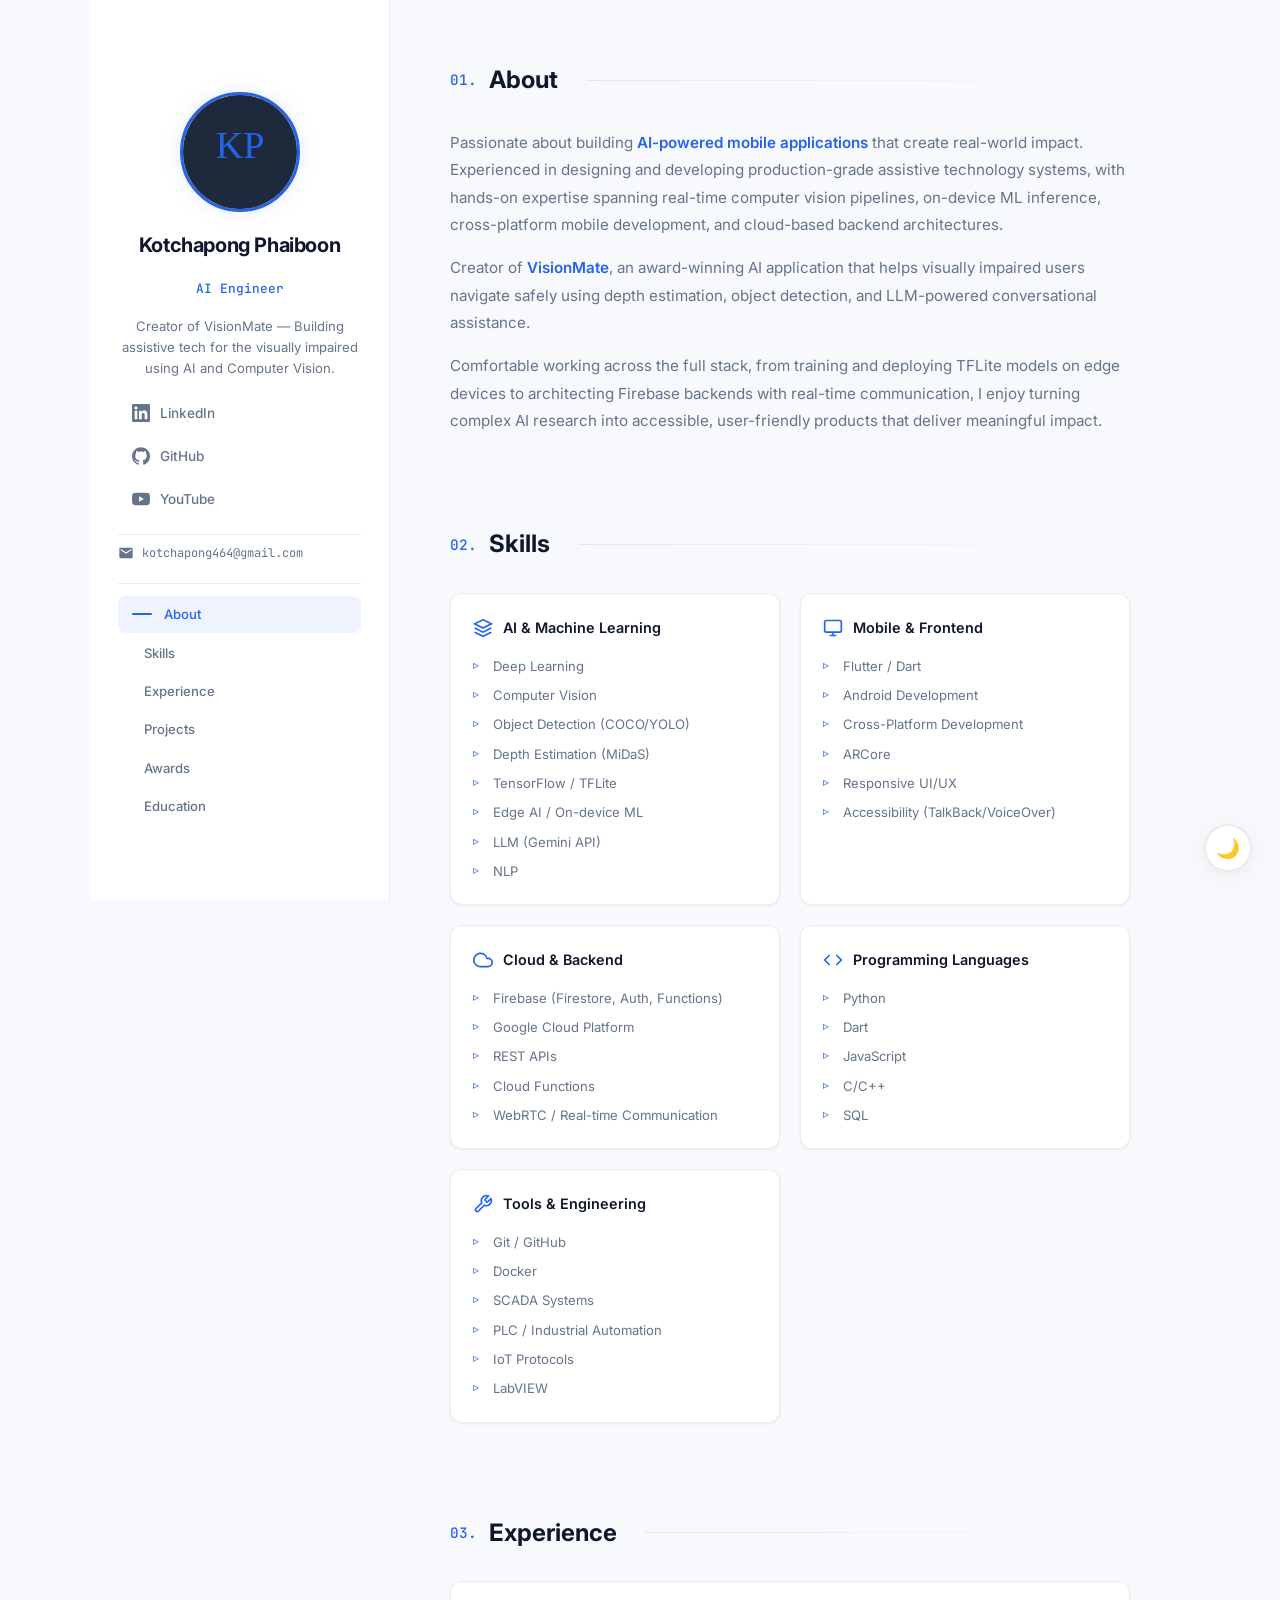
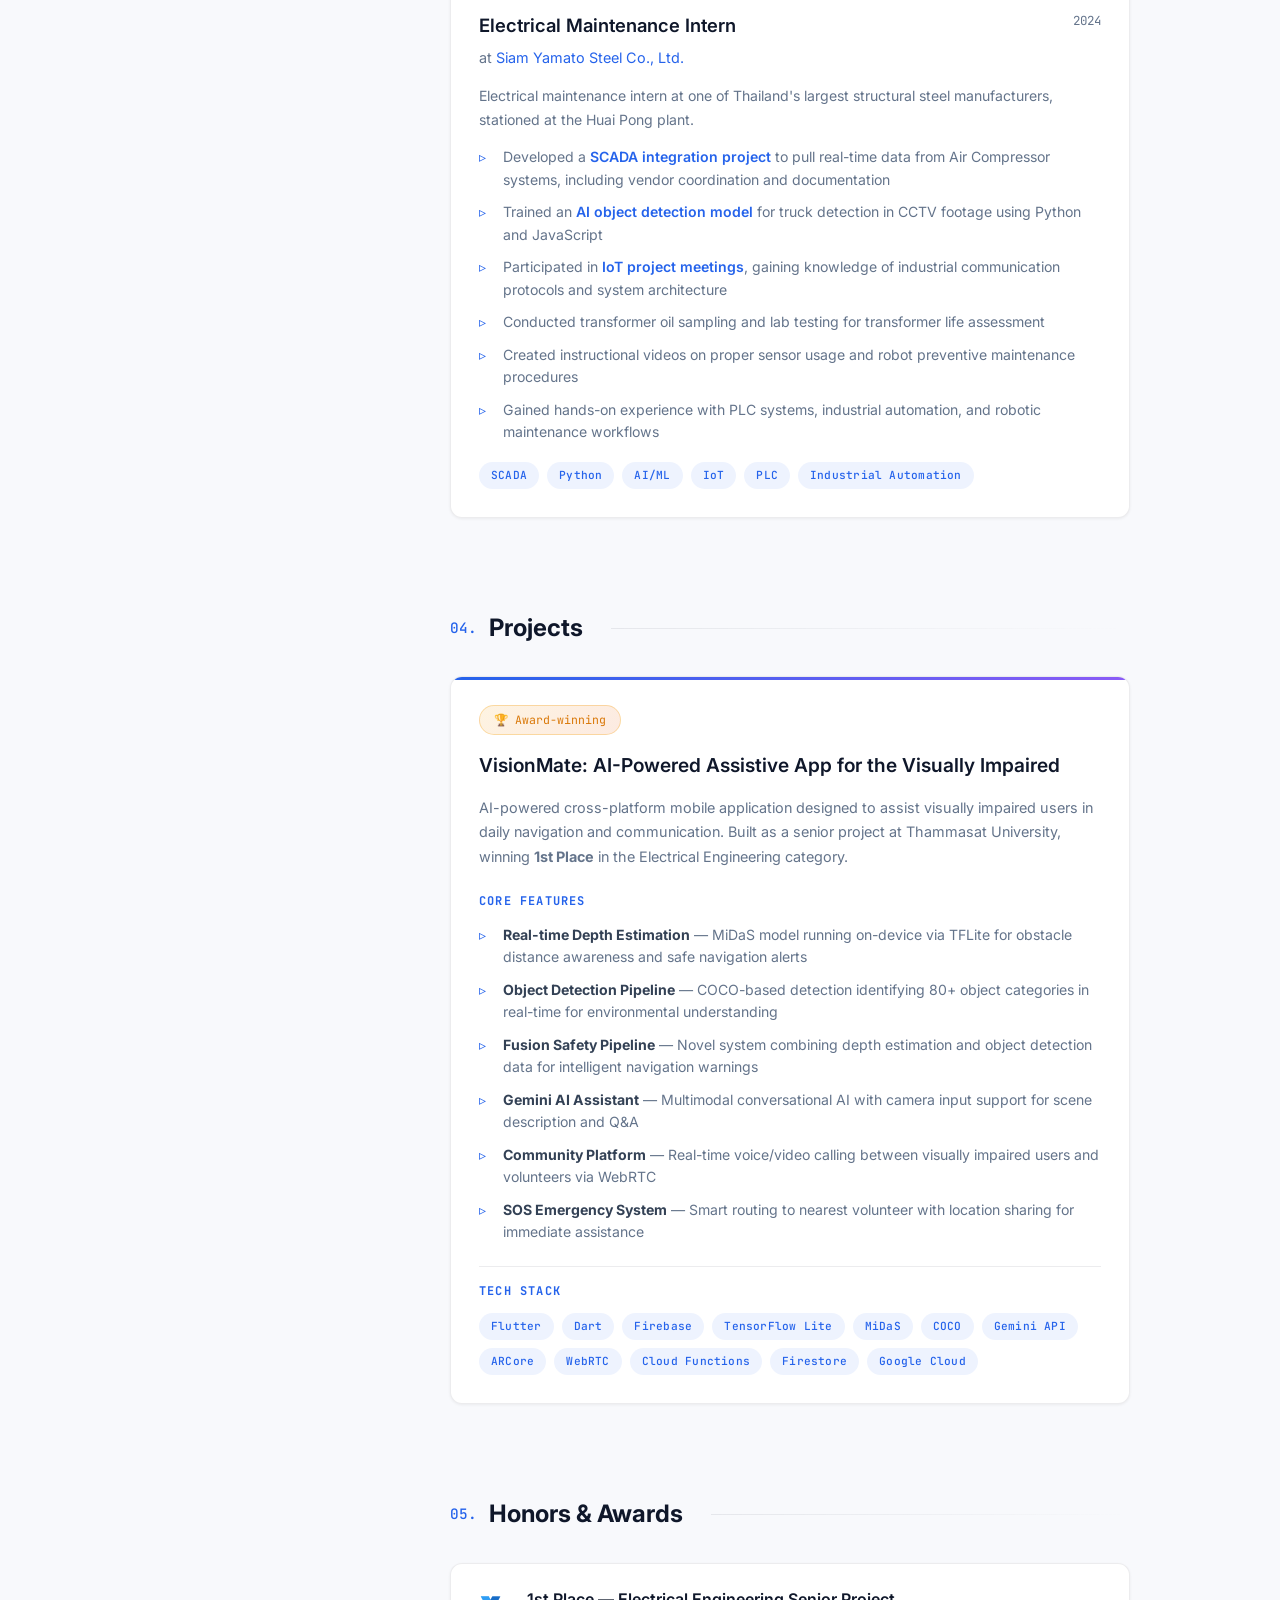
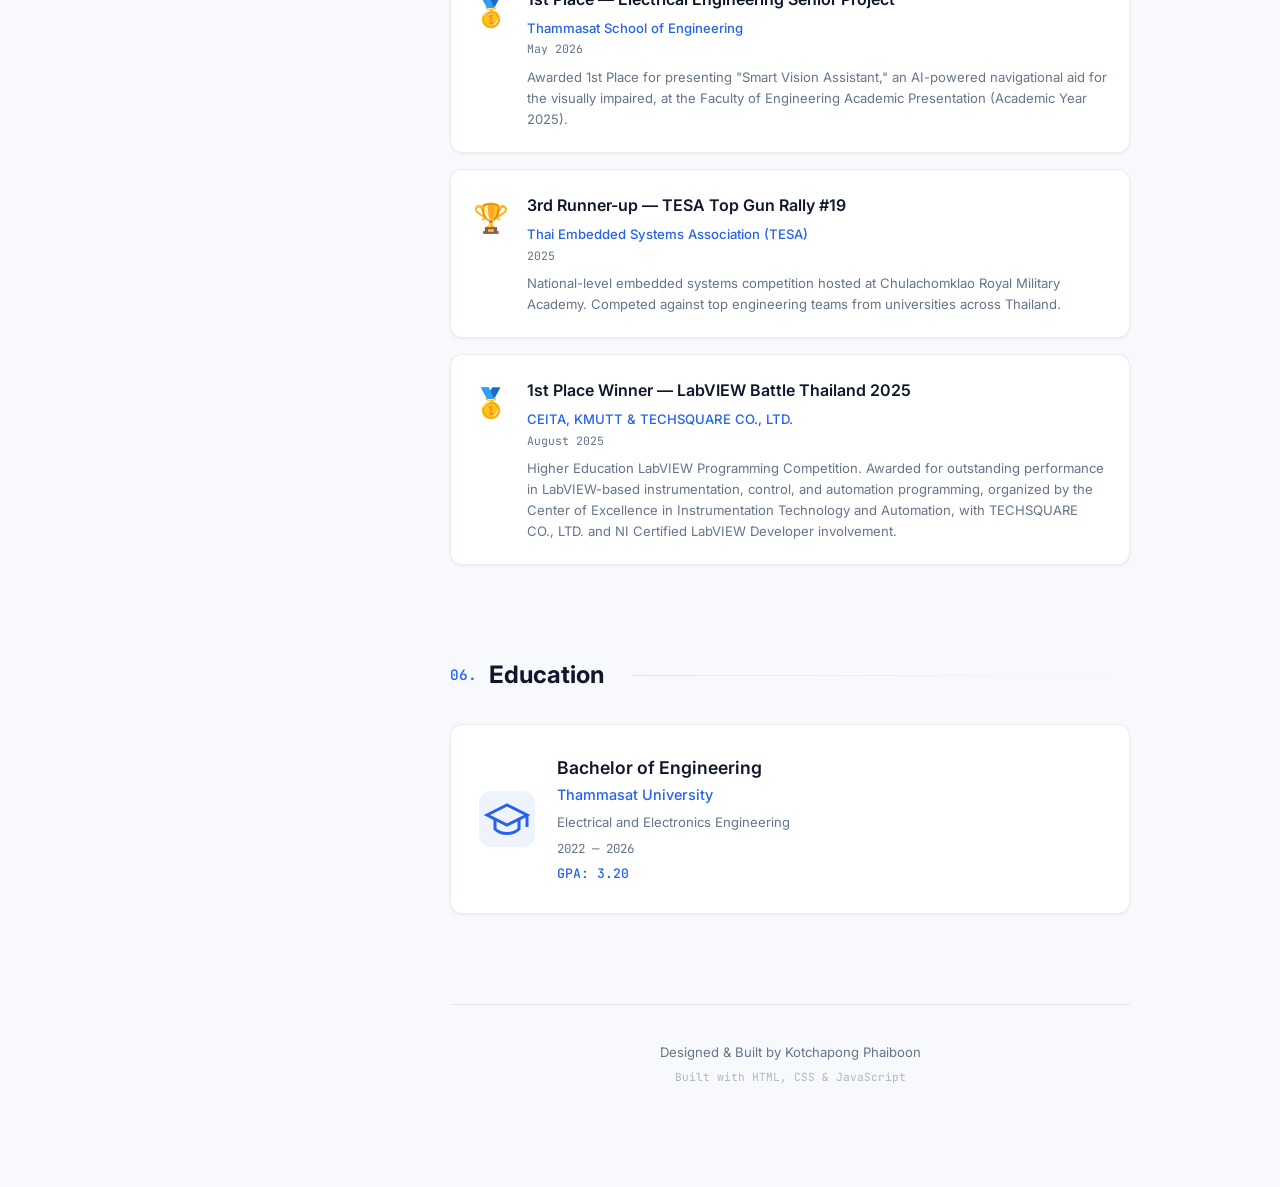
==== index.html @ f57a9f38 "Fix mobile: remove padding gap, fix sidebar position" ====
<!DOCTYPE html>
<html lang="en">

<head>
  <meta charset="UTF-8" />
  <meta name="viewport" content="width=device-width, initial-scale=1.0" />
  <title>Kotchapong Phaiboon | AI Engineer & Creator of VisionMate</title>
  <meta name="description"
    content="Portfolio of Kotchapong Phaiboon — AI Engineer specializing in Computer Vision, Edge ML, and Mobile AI. Creator of VisionMate, an award-winning assistive app for the visually impaired." />
  <meta property="og:title" content="Kotchapong Phaiboon | AI Engineer" />
  <meta property="og:description"
    content="AI Engineer specializing in Computer Vision, Edge ML, and Mobile AI. Creator of VisionMate." />
  <meta property="og:type" content="website" />
  <link rel="preconnect" href="https://fonts.googleapis.com" />
  <link rel="preconnect" href="https://fonts.gstatic.com" crossorigin />
  <link
    href="https://fonts.googleapis.com/css2?family=Inter:wght@300;400;500;600;700&family=JetBrains+Mono:wght@400;500&display=swap"
    rel="stylesheet" />
  <link rel="stylesheet" href="style.css?v=7" />
</head>

<body>
  <div class="page-wrapper">
    <!-- ============ SIDEBAR ============ -->
    <aside class="sidebar" id="sidebar">
      <button class="mobile-close" id="mobile-close" aria-label="Close menu">&times;</button>
      <div class="sidebar-inner">
        <div class="profile-photo-wrapper">
          <img src="profile.jpg" alt="Kotchapong Phaiboon" class="profile-photo"
            onerror="this.src='data:image/svg+xml,<svg xmlns=%22http://www.w3.org/2000/svg%22 width=%22120%22 height=%22120%22 viewBox=%220 0 120 120%22><rect fill=%22%231e293b%22 width=%22120%22 height=%22120%22/><text fill=%22%232563eb%22 font-size=%2240%22 x=%2250%25%22 y=%2255%25%22 text-anchor=%22middle%22>KP</text></svg>'" />
        </div>
        <h1 class="sidebar-name">Kotchapong Phaiboon</h1>
        <p class="sidebar-title">AI Engineer</p>
        <p class="sidebar-bio">Creator of VisionMate — Building assistive tech for the visually impaired using AI and
          Computer Vision.</p>

        <div class="sidebar-links">
          <a href="https://www.linkedin.com/in/kotchapong-phaiboon/" target="_blank" rel="noopener"
            class="sidebar-link">
            <svg width="18" height="18" viewBox="0 0 24 24" fill="currentColor">
              <path
                d="M20.447 20.452h-3.554v-5.569c0-1.328-.027-3.037-1.852-3.037-1.853 0-2.136 1.445-2.136 2.939v5.667H9.351V9h3.414v1.561h.046c.477-.9 1.637-1.85 3.37-1.85 3.601 0 4.267 2.37 4.267 5.455v6.286zM5.337 7.433c-1.144 0-2.063-.926-2.063-2.065 0-1.138.92-2.063 2.063-2.063 1.14 0 2.064.925 2.064 2.063 0 1.139-.925 2.065-2.064 2.065zm1.782 13.019H3.555V9h3.564v11.452zM22.225 0H1.771C.792 0 0 .774 0 1.729v20.542C0 23.227.792 24 1.771 24h20.451C23.2 24 24 23.227 24 22.271V1.729C24 .774 23.2 0 22.222 0h.003z" />
            </svg>
            LinkedIn
          </a>
          <a href="https://github.com/kimkotchapong" target="_blank" rel="noopener" class="sidebar-link">
            <svg width="18" height="18" viewBox="0 0 24 24" fill="currentColor">
              <path
                d="M12 .297c-6.63 0-12 5.373-12 12 0 5.303 3.438 9.8 8.205 11.385.6.113.82-.258.82-.577 0-.285-.01-1.04-.015-2.04-3.338.724-4.042-1.61-4.042-1.61C4.422 18.07 3.633 17.7 3.633 17.7c-1.087-.744.084-.729.084-.729 1.205.084 1.838 1.236 1.838 1.236 1.07 1.835 2.809 1.305 3.495.998.108-.776.417-1.305.76-1.605-2.665-.3-5.466-1.332-5.466-5.93 0-1.31.465-2.38 1.235-3.22-.135-.303-.54-1.523.105-3.176 0 0 1.005-.322 3.3 1.23.96-.267 1.98-.399 3-.405 1.02.006 2.04.138 3 .405 2.28-1.552 3.285-1.23 3.285-1.23.645 1.653.24 2.873.12 3.176.765.84 1.23 1.91 1.23 3.22 0 4.61-2.805 5.625-5.475 5.92.42.36.81 1.096.81 2.22 0 1.606-.015 2.896-.015 3.286 0 .315.21.69.825.57C20.565 22.092 24 17.592 24 12.297c0-6.627-5.373-12-12-12" />
            </svg>
            GitHub
          </a>
          <a href="https://www.youtube.com/@kotchapong" target="_blank" rel="noopener" class="sidebar-link">
            <svg width="18" height="18" viewBox="0 0 24 24" fill="currentColor">
              <path
                d="M23.498 6.186a3.016 3.016 0 0 0-2.122-2.136C19.505 3.545 12 3.545 12 3.545s-7.505 0-9.377.505A3.017 3.017 0 0 0 .502 6.186C0 8.07 0 12 0 12s0 3.93.502 5.814a3.016 3.016 0 0 0 2.122 2.136c1.871.505 9.376.505 9.376.505s7.505 0 9.377-.505a3.015 3.015 0 0 0 2.122-2.136C24 15.93 24 12 24 12s0-3.93-.502-5.814zM9.545 15.568V8.432L15.818 12l-6.273 3.568z" />
            </svg>
            YouTube
          </a>
        </div>

        <div class="sidebar-contact">
          <a href="mailto:kotchapong464@gmail.com" class="email-link">
            <svg width="16" height="16" viewBox="0 0 24 24" fill="currentColor">
              <path
                d="M20 4H4c-1.1 0-1.99.9-1.99 2L2 18c0 1.1.9 2 2 2h16c1.1 0 2-.9 2-2V6c0-1.1-.9-2-2-2zm0 4l-8 5-8-5V6l8 5 8-5v2z" />
            </svg>
            kotchapong464@gmail.com
          </a>
        </div>

        <nav class="sidebar-nav">
          <a href="#about" class="nav-link active" data-section="about">About</a>
          <a href="#skills" class="nav-link" data-section="skills">Skills</a>
          <a href="#experience" class="nav-link" data-section="experience">Experience</a>
          <a href="#projects" class="nav-link" data-section="projects">Projects</a>
          <a href="#awards" class="nav-link" data-section="awards">Awards</a>
          <a href="#education" class="nav-link" data-section="education">Education</a>
        </nav>
      </div>
    </aside>

    <!-- ============ MOBILE HEADER ============ -->
    <header class="mobile-header" id="mobile-header">
      <span class="mobile-logo">KP</span>
      <button class="hamburger" id="hamburger" aria-label="Open menu">
        <span></span><span></span><span></span>
      </button>
    </header>

    <!-- ============ MOBILE HERO (visible only on mobile) ============ -->
    <section class="mobile-hero">
      <div class="mobile-hero-inner">
        <div class="profile-photo-wrapper">
          <img src="profile.jpg" 
               alt="Kotchapong Phaiboon" 
               class="profile-photo"
               onerror="this.src='data:image/svg+xml,<svg xmlns=%22http://www.w3.org/2000/svg%22 width=%22120%22 height=%22120%22 viewBox=%220 0 120 120%22><rect fill=%22%231e293b%22 width=%22120%22 height=%22120%22/><text fill=%22%232563eb%22 font-size=%2240%22 x=%2250%25%22 y=%2255%25%22 text-anchor=%22middle%22>KP</text></svg>'" />
        </div>
        <h1 class="sidebar-name">Kotchapong Phaiboon</h1>
        <p class="sidebar-title">AI Engineer</p>
        <p class="sidebar-bio">Creator of VisionMate — Building assistive tech for the visually impaired using AI and Computer Vision.</p>
        <div class="mobile-hero-links">
          <a href="https://www.linkedin.com/in/kotchapong-phaiboon/" target="_blank" rel="noopener">LinkedIn</a>
          <span>|</span>
          <a href="https://github.com/kimkotchapong" target="_blank" rel="noopener">GitHub</a>
          <span>|</span>
          <a href="https://www.youtube.com/@kotchapong" target="_blank" rel="noopener">YouTube</a>
        </div>
        <p class="mobile-hero-email">kotchapong464@gmail.com</p>
      </div>
    </section>

    <!-- ============ MAIN CONTENT ============ -->
    <main class="main-content">

      <!-- ABOUT -->
      <section id="about" class="section">
        <h2 class="section-heading"><span class="heading-number">01.</span> About</h2>
        <div class="about-content">
          <p>Passionate about building <span class="highlight">AI-powered mobile applications</span> that create
            real-world impact. Experienced in designing and developing production-grade assistive technology systems,
            with hands-on expertise spanning real-time computer vision pipelines, on-device ML inference, cross-platform
            mobile development, and cloud-based backend architectures.</p>
          <p>Creator of <span class="highlight">VisionMate</span>, an award-winning AI application that helps visually
            impaired users navigate safely using depth estimation, object detection, and LLM-powered conversational
            assistance.</p>
          <p>Comfortable working across the full stack, from training and deploying TFLite models on edge devices to
            architecting Firebase backends with real-time communication, I enjoy turning complex AI research into
            accessible, user-friendly products that deliver meaningful impact.</p>
        </div>
      </section>

      <!-- SKILLS -->
      <section id="skills" class="section">
        <h2 class="section-heading"><span class="heading-number">02.</span> Skills</h2>
        <div class="skills-grid">
          <div class="skill-category">
            <h3 class="skill-category-title">
              <svg width="20" height="20" viewBox="0 0 24 24" fill="none" stroke="currentColor" stroke-width="2">
                <path d="M12 2L2 7l10 5 10-5-10-5zM2 17l10 5 10-5M2 12l10 5 10-5" />
              </svg>
              AI & Machine Learning
            </h3>
            <ul class="skill-list">
              <li>Deep Learning</li>
              <li>Computer Vision</li>
              <li>Object Detection (COCO/YOLO)</li>
              <li>Depth Estimation (MiDaS)</li>
              <li>TensorFlow / TFLite</li>
              <li>Edge AI / On-device ML</li>
              <li>LLM (Gemini API)</li>
              <li>NLP</li>
            </ul>
          </div>
          <div class="skill-category">
            <h3 class="skill-category-title">
              <svg width="20" height="20" viewBox="0 0 24 24" fill="none" stroke="currentColor" stroke-width="2">
                <rect x="2" y="3" width="20" height="14" rx="2" />
                <path d="M8 21h8M12 17v4" />
              </svg>
              Mobile & Frontend
            </h3>
            <ul class="skill-list">
              <li>Flutter / Dart</li>
              <li>Android Development</li>
              <li>Cross-Platform Development</li>
              <li>ARCore</li>
              <li>Responsive UI/UX</li>
              <li>Accessibility (TalkBack/VoiceOver)</li>
            </ul>
          </div>
          <div class="skill-category">
            <h3 class="skill-category-title">
              <svg width="20" height="20" viewBox="0 0 24 24" fill="none" stroke="currentColor" stroke-width="2">
                <path d="M18 10h-1.26A8 8 0 1 0 9 20h9a5 5 0 0 0 0-10z" />
              </svg>
              Cloud & Backend
            </h3>
            <ul class="skill-list">
              <li>Firebase (Firestore, Auth, Functions)</li>
              <li>Google Cloud Platform</li>
              <li>REST APIs</li>
              <li>Cloud Functions</li>
              <li>WebRTC / Real-time Communication</li>
            </ul>
          </div>
          <div class="skill-category">
            <h3 class="skill-category-title">
              <svg width="20" height="20" viewBox="0 0 24 24" fill="none" stroke="currentColor" stroke-width="2">
                <polyline points="16 18 22 12 16 6" />
                <polyline points="8 6 2 12 8 18" />
              </svg>
              Programming Languages
            </h3>
            <ul class="skill-list">
              <li>Python</li>
              <li>Dart</li>
              <li>JavaScript</li>
              <li>C/C++</li>
              <li>SQL</li>
            </ul>
          </div>
          <div class="skill-category">
            <h3 class="skill-category-title">
              <svg width="20" height="20" viewBox="0 0 24 24" fill="none" stroke="currentColor" stroke-width="2">
                <path
                  d="M14.7 6.3a1 1 0 0 0 0 1.4l1.6 1.6a1 1 0 0 0 1.4 0l3.77-3.77a6 6 0 0 1-7.94 7.94l-6.91 6.91a2.12 2.12 0 0 1-3-3l6.91-6.91a6 6 0 0 1 7.94-7.94l-3.76 3.76z" />
              </svg>
              Tools & Engineering
            </h3>
            <ul class="skill-list">
              <li>Git / GitHub</li>
              <li>Docker</li>
              <li>SCADA Systems</li>
              <li>PLC / Industrial Automation</li>
              <li>IoT Protocols</li>
              <li>LabVIEW</li>
            </ul>
          </div>
        </div>
      </section>

      <!-- EXPERIENCE -->
      <section id="experience" class="section">
        <h2 class="section-heading"><span class="heading-number">03.</span> Experience</h2>

        <div class="experience-card">
          <div class="exp-header">
            <div>
              <h3 class="exp-title">Electrical Maintenance Intern</h3>
              <p class="exp-company">at <a href="https://www.siamyamatosteel.com/" target="_blank" rel="noopener">Siam
                  Yamato Steel Co., Ltd.</a></p>
            </div>
            <span class="exp-date">2024</span>
          </div>
          <p class="exp-description">Electrical maintenance intern at one of Thailand's largest structural steel
            manufacturers, stationed at the Huai Pong plant.</p>
          <ul class="exp-list">
            <li>Developed a <span class="highlight">SCADA integration project</span> to pull real-time data from Air
              Compressor systems, including vendor coordination and documentation</li>
            <li>Trained an <span class="highlight">AI object detection model</span> for truck detection in CCTV footage
              using Python and JavaScript</li>
            <li>Participated in <span class="highlight">IoT project meetings</span>, gaining knowledge of industrial
              communication protocols and system architecture</li>
            <li>Conducted transformer oil sampling and lab testing for transformer life assessment</li>
            <li>Created instructional videos on proper sensor usage and robot preventive maintenance procedures</li>
            <li>Gained hands-on experience with PLC systems, industrial automation, and robotic maintenance workflows
            </li>
          </ul>
          <div class="exp-tags">
            <span class="tag">SCADA</span>
            <span class="tag">Python</span>
            <span class="tag">AI/ML</span>
            <span class="tag">IoT</span>
            <span class="tag">PLC</span>
            <span class="tag">Industrial Automation</span>
          </div>
        </div>
      </section>

      <!-- PROJECTS -->
      <section id="projects" class="section">
        <h2 class="section-heading"><span class="heading-number">04.</span> Projects</h2>

        <div class="project-card featured">
          <div class="project-badge">🏆 Award-winning</div>
          <h3 class="project-title">
            <a href="https://www.youtube.com/watch?v=-WompSlIecE" target="_blank" rel="noopener">
              VisionMate: AI-Powered Assistive App for the Visually Impaired
              <svg width="16" height="16" viewBox="0 0 24 24" fill="none" stroke="currentColor" stroke-width="2">
                <path d="M18 13v6a2 2 0 0 1-2 2H5a2 2 0 0 1-2-2V8a2 2 0 0 1 2-2h6M15 3h6v6M10 14L21 3" />
              </svg>
            </a>
          </h3>
          <p class="project-description">AI-powered cross-platform mobile application designed to assist visually
            impaired users in daily navigation and communication. Built as a senior project at Thammasat University,
            winning <strong>1st Place</strong> in the Electrical Engineering category.</p>

          <div class="project-features">
            <h4>Core Features</h4>
            <ul>
              <li><strong>Real-time Depth Estimation</strong> — MiDaS model running on-device via TFLite for obstacle
                distance awareness and safe navigation alerts</li>
              <li><strong>Object Detection Pipeline</strong> — COCO-based detection identifying 80+ object categories in
                real-time for environmental understanding</li>
              <li><strong>Fusion Safety Pipeline</strong> — Novel system combining depth estimation and object detection
                data for intelligent navigation warnings</li>
              <li><strong>Gemini AI Assistant</strong> — Multimodal conversational AI with camera input support for
                scene description and Q&A</li>
              <li><strong>Community Platform</strong> — Real-time voice/video calling between visually impaired users
                and volunteers via WebRTC</li>
              <li><strong>SOS Emergency System</strong> — Smart routing to nearest volunteer with location sharing for
                immediate assistance</li>
            </ul>
          </div>

          <div class="project-tech">
            <h4>Tech Stack</h4>
            <div class="exp-tags">
              <span class="tag">Flutter</span>
              <span class="tag">Dart</span>
              <span class="tag">Firebase</span>
              <span class="tag">TensorFlow Lite</span>
              <span class="tag">MiDaS</span>
              <span class="tag">COCO</span>
              <span class="tag">Gemini API</span>
              <span class="tag">ARCore</span>
              <span class="tag">WebRTC</span>
              <span class="tag">Cloud Functions</span>
              <span class="tag">Firestore</span>
              <span class="tag">Google Cloud</span>
            </div>
          </div>
        </div>
      </section>

      <!-- AWARDS -->
      <section id="awards" class="section">
        <h2 class="section-heading"><span class="heading-number">05.</span> Honors & Awards</h2>

        <div class="awards-grid">
          <div class="award-card">
            <div class="award-icon">🥇</div>
            <div class="award-content">
              <h3 class="award-title">1st Place — Electrical Engineering Senior Project</h3>
              <p class="award-issuer">Thammasat School of Engineering</p>
              <p class="award-date">May 2026</p>
              <p class="award-description">Awarded 1st Place for presenting "Smart Vision Assistant," an AI-powered
                navigational aid for the visually impaired, at the Faculty of Engineering Academic Presentation
                (Academic Year 2025).</p>
            </div>
          </div>

          <div class="award-card">
            <div class="award-icon">🏆</div>
            <div class="award-content">
              <h3 class="award-title">3rd Runner-up — TESA Top Gun Rally #19</h3>
              <p class="award-issuer">Thai Embedded Systems Association (TESA)</p>
              <p class="award-date">2025</p>
              <p class="award-description">National-level embedded systems competition hosted at Chulachomklao Royal
                Military Academy. Competed against top engineering teams from universities across Thailand.</p>
            </div>
          </div>

          <div class="award-card">
            <div class="award-icon">🥇</div>
            <div class="award-content">
              <h3 class="award-title">1st Place Winner — LabVIEW Battle Thailand 2025</h3>
              <p class="award-issuer">CEITA, KMUTT &amp; TECHSQUARE CO., LTD.</p>
              <p class="award-date">August 2025</p>
              <p class="award-description">Higher Education LabVIEW Programming Competition. Awarded for outstanding
                performance in LabVIEW-based instrumentation, control, and automation programming, organized by the
                Center of Excellence in Instrumentation Technology and Automation, with TECHSQUARE CO., LTD. and NI
                Certified LabVIEW Developer involvement.</p>
            </div>
          </div>
        </div>
      </section>

      <!-- EDUCATION -->
      <section id="education" class="section">
        <h2 class="section-heading"><span class="heading-number">06.</span> Education</h2>

        <div class="education-card">
          <div class="edu-logo">
            <svg width="48" height="48" viewBox="0 0 24 24" fill="none" stroke="var(--accent)" stroke-width="1.5">
              <path d="M22 10v6M2 10l10-5 10 5-10 5z" />
              <path d="M6 12v5c3 3 9 3 12 0v-5" />
            </svg>
          </div>
          <div class="edu-content">
            <h3 class="edu-degree">Bachelor of Engineering</h3>
            <p class="edu-school">Thammasat University</p>
            <p class="edu-major">Electrical and Electronics Engineering</p>
            <p class="edu-date">2022 — 2026</p>
            <p class="edu-gpa">GPA: 3.20</p>
          </div>
        </div>
      </section>

      <!-- FOOTER -->
      <footer class="footer">
        <p>Designed & Built by Kotchapong Phaiboon</p>
        <p class="footer-note">Built with HTML, CSS & JavaScript</p>
      </footer>

    </main>
  </div><!-- end page-wrapper -->

  <!-- THEME TOGGLE -->
  <button class="theme-toggle" id="theme-toggle" aria-label="Toggle dark mode">
    <span class="icon-sun">☀️</span>
    <span class="icon-moon">🌙</span>
  </button>

  <script src="script.js?v=6"></script>
</body>

</html>
---- style.css ----
/* ======================================
   DESIGN SYSTEM — LIGHT THEME (DEFAULT)
   ====================================== */
:root {
  --bg-primary: #f8f9fc;
  --bg-secondary: #ffffff;
  --bg-card: #ffffff;
  --bg-card-hover: #f0f4ff;
  --text-primary: #334155;
  --text-secondary: #64748b;
  --text-heading: #0f172a;
  --accent: #2563eb;
  --accent-dim: rgba(37, 99, 235, 0.08);
  --accent-glow: rgba(37, 99, 235, 0.12);
  --highlight: #2563eb;
  --border-color: rgba(15, 23, 42, 0.08);
  --shadow-sm: 0 1px 3px rgba(0, 0, 0, 0.06);
  --shadow-md: 0 4px 20px rgba(0, 0, 0, 0.06);
  --shadow-lg: 0 10px 40px rgba(0, 0, 0, 0.08);
  --tag-bg: rgba(37, 99, 235, 0.08);
  --tag-color: #2563eb;
  --font-body: 'Inter', -apple-system, BlinkMacSystemFont, sans-serif;
  --font-mono: 'JetBrains Mono', 'Fira Code', monospace;
  --sidebar-width: 300px;
  --transition: 0.3s cubic-bezier(0.4, 0, 0.2, 1);
}

/* ======================================
   DARK THEME
   ====================================== */
[data-theme="dark"] {
  --bg-primary: #0a192f;
  --bg-secondary: #112240;
  --bg-card: #112240;
  --bg-card-hover: #1d3461;
  --text-primary: #ccd6f6;
  --text-secondary: #8892b0;
  --text-heading: #e6f1ff;
  --accent: #64ffda;
  --accent-dim: rgba(100, 255, 218, 0.1);
  --accent-glow: rgba(100, 255, 218, 0.15);
  --highlight: #64ffda;
  --border-color: rgba(100, 255, 218, 0.08);
  --shadow-sm: 0 1px 3px rgba(0, 0, 0, 0.2);
  --shadow-md: 0 4px 20px rgba(0, 0, 0, 0.2);
  --shadow-lg: 0 10px 40px rgba(0, 0, 0, 0.3);
  --tag-bg: rgba(100, 255, 218, 0.1);
  --tag-color: #64ffda;
}

/* ======================================
   RESET & BASE
   ====================================== */
*, *::before, *::after {
  margin: 0;
  padding: 0;
  box-sizing: border-box;
}

html {
  scroll-behavior: smooth;
  scroll-padding-top: 80px;
}

body {
  font-family: var(--font-body);
  background-color: var(--bg-primary);
  color: var(--text-primary);
  line-height: 1.7;
  font-size: 16px;
  overflow-x: hidden;
  transition: background-color var(--transition), color var(--transition);
}

a {
  color: var(--accent);
  text-decoration: none;
  transition: color var(--transition);
}

a:hover {
  opacity: 0.8;
}

::selection {
  background: var(--accent-dim);
  color: var(--accent);
}

/* ======================================
   SCROLLBAR
   ====================================== */
::-webkit-scrollbar {
  width: 6px;
}

::-webkit-scrollbar-track {
  background: var(--bg-primary);
}

::-webkit-scrollbar-thumb {
  background: var(--text-secondary);
  border-radius: 3px;
  opacity: 0.4;
}

/* ======================================
   THEME TOGGLE
   ====================================== */
.theme-toggle {
  position: fixed;
  bottom: 28px;
  right: 28px;
  width: 48px;
  height: 48px;
  border-radius: 50%;
  border: 2px solid var(--border-color);
  background: var(--bg-secondary);
  color: var(--text-primary);
  cursor: pointer;
  display: flex;
  align-items: center;
  justify-content: center;
  font-size: 1.2rem;
  z-index: 300;
  transition: all var(--transition);
  box-shadow: var(--shadow-md);
}

.theme-toggle:hover {
  transform: scale(1.1);
  border-color: var(--accent);
  color: var(--accent);
  box-shadow: var(--shadow-lg);
}

.theme-toggle .icon-sun,
.theme-toggle .icon-moon {
  position: absolute;
  transition: opacity 0.3s, transform 0.3s;
}

.theme-toggle .icon-moon {
  opacity: 1;
  transform: scale(1);
}

.theme-toggle .icon-sun {
  opacity: 0;
  transform: scale(0.5);
}

[data-theme="dark"] .theme-toggle .icon-moon {
  opacity: 0;
  transform: scale(0.5);
}

[data-theme="dark"] .theme-toggle .icon-sun {
  opacity: 1;
  transform: scale(1);
}

/* ======================================
   PAGE WRAPPER — CENTERED LAYOUT
   ====================================== */
.page-wrapper {
  display: flex;
  max-width: 1100px;
  margin: 0 auto;
  min-height: 100vh;
}

/* ======================================
   SIDEBAR
   ====================================== */
.sidebar {
  position: sticky;
  top: 0;
  width: var(--sidebar-width);
  height: 100vh;
  flex-shrink: 0;
  background: var(--bg-secondary);
  border-right: 1px solid var(--border-color);
  display: flex;
  align-items: center;
  justify-content: center;
  z-index: 100;
  overflow-y: auto;
  transition: background-color var(--transition), border-color var(--transition);
}

.sidebar-inner {
  padding: 48px 28px 32px;
  display: flex;
  flex-direction: column;
  align-items: center;
  text-align: center;
  gap: 16px;
  width: 100%;
}

.mobile-close {
  display: none;
}

/* Profile Photo — FIXED OVERFLOW */
.profile-photo-wrapper {
  position: relative;
  width: 120px;
  height: 120px;
  min-width: 120px;
  min-height: 120px;
  border-radius: 50%;
  overflow: hidden;
  border: 3px solid var(--accent);
  box-shadow: 0 0 20px var(--accent-glow);
  transition: transform var(--transition), box-shadow var(--transition);
  flex-shrink: 0;
}

.profile-photo-wrapper:hover {
  transform: scale(1.05);
  box-shadow: 0 0 35px var(--accent-glow);
}

.profile-photo {
  width: 100%;
  height: 100%;
  object-fit: cover;
  display: block;
}

/* Sidebar Text */
.sidebar-name {
  font-size: 1.25rem;
  font-weight: 700;
  color: var(--text-heading);
  letter-spacing: -0.02em;
  transition: color var(--transition);
}

.sidebar-title {
  font-family: var(--font-mono);
  font-size: 0.8rem;
  color: var(--accent);
  font-weight: 500;
  transition: color var(--transition);
}

.sidebar-bio {
  font-size: 0.82rem;
  color: var(--text-secondary);
  line-height: 1.6;
  transition: color var(--transition);
}

/* Sidebar Links */
.sidebar-links {
  display: flex;
  flex-direction: column;
  gap: 6px;
  width: 100%;
}

.sidebar-link {
  display: flex;
  align-items: center;
  gap: 10px;
  padding: 7px 14px;
  border-radius: 8px;
  color: var(--text-secondary);
  font-size: 0.85rem;
  font-weight: 500;
  transition: all var(--transition);
}

.sidebar-link:hover {
  background: var(--accent-dim);
  color: var(--accent);
  transform: translateX(4px);
  opacity: 1;
}

.sidebar-link svg {
  flex-shrink: 0;
}

/* Contact */
.sidebar-contact {
  width: 100%;
  padding-top: 8px;
  border-top: 1px solid var(--border-color);
}

.email-link {
  display: flex;
  align-items: center;
  gap: 8px;
  font-size: 0.75rem;
  font-family: var(--font-mono);
  color: var(--text-secondary);
  transition: color var(--transition);
}

.email-link:hover {
  color: var(--accent);
  opacity: 1;
}

/* Sidebar Nav */
.sidebar-nav {
  display: flex;
  flex-direction: column;
  gap: 2px;
  width: 100%;
  margin-top: 4px;
  padding-top: 12px;
  border-top: 1px solid var(--border-color);
}

.nav-link {
  display: flex;
  align-items: center;
  gap: 12px;
  padding: 7px 14px;
  border-radius: 8px;
  color: var(--text-secondary);
  font-size: 0.82rem;
  font-weight: 500;
  transition: all var(--transition);
  position: relative;
}

.nav-link::before {
  content: '';
  width: 0;
  height: 2px;
  background: var(--accent);
  transition: width var(--transition);
  border-radius: 1px;
}

.nav-link:hover,
.nav-link.active {
  color: var(--accent);
  background: var(--accent-dim);
  opacity: 1;
}

.nav-link:hover::before,
.nav-link.active::before {
  width: 20px;
}

/* ======================================
   MOBILE HEADER
   ====================================== */
.mobile-header {
  display: none;
}

/* ======================================
   MOBILE HERO (hidden on desktop)
   ====================================== */
.mobile-hero {
  display: none;
}

/* ======================================
   MAIN CONTENT
   ====================================== */
.main-content {
  flex: 1;
  padding: 60px 60px;
  min-width: 0;
}

/* ======================================
   SECTIONS
   ====================================== */
.section {
  margin-bottom: 90px;
  animation: fadeInUp 0.6s ease-out both;
}

.section:nth-child(1) { animation-delay: 0.1s; }
.section:nth-child(2) { animation-delay: 0.2s; }
.section:nth-child(3) { animation-delay: 0.3s; }
.section:nth-child(4) { animation-delay: 0.4s; }
.section:nth-child(5) { animation-delay: 0.5s; }
.section:nth-child(6) { animation-delay: 0.6s; }

@keyframes fadeInUp {
  from {
    opacity: 0;
    transform: translateY(30px);
  }
  to {
    opacity: 1;
    transform: translateY(0);
  }
}

.section-heading {
  font-size: 1.5rem;
  font-weight: 700;
  color: var(--text-heading);
  margin-bottom: 28px;
  display: flex;
  align-items: center;
  gap: 12px;
  transition: color var(--transition);
}

.section-heading::after {
  content: '';
  flex: 1;
  height: 1px;
  background: linear-gradient(90deg, var(--border-color), transparent);
  margin-left: 16px;
}

.heading-number {
  font-family: var(--font-mono);
  font-size: 0.9rem;
  color: var(--accent);
  font-weight: 500;
}

/* ======================================
   ABOUT
   ====================================== */
.about-content p {
  margin-bottom: 16px;
  color: var(--text-secondary);
  font-size: 0.95rem;
  line-height: 1.8;
}

.highlight {
  color: var(--accent);
  font-weight: 600;
}

/* ======================================
   SKILLS
   ====================================== */
.skills-grid {
  display: grid;
  grid-template-columns: repeat(auto-fit, minmax(230px, 1fr));
  gap: 20px;
}

.skill-category {
  background: var(--bg-card);
  border: 1px solid var(--border-color);
  border-radius: 12px;
  padding: 22px;
  transition: all var(--transition);
  box-shadow: var(--shadow-sm);
}

.skill-category:hover {
  border-color: var(--accent);
  transform: translateY(-4px);
  box-shadow: var(--shadow-lg);
}

.skill-category-title {
  display: flex;
  align-items: center;
  gap: 10px;
  font-size: 0.9rem;
  font-weight: 600;
  color: var(--text-heading);
  margin-bottom: 14px;
}

.skill-category-title svg {
  color: var(--accent);
  flex-shrink: 0;
}

.skill-list {
  list-style: none;
  display: flex;
  flex-direction: column;
  gap: 7px;
}

.skill-list li {
  font-size: 0.82rem;
  color: var(--text-secondary);
  padding-left: 20px;
  position: relative;
}

.skill-list li::before {
  content: '▹';
  position: absolute;
  left: 0;
  color: var(--accent);
  font-size: 0.75rem;
}

/* ======================================
   EXPERIENCE
   ====================================== */
.experience-card {
  background: var(--bg-card);
  border: 1px solid var(--border-color);
  border-radius: 12px;
  padding: 28px;
  transition: all var(--transition);
  box-shadow: var(--shadow-sm);
}

.experience-card:hover {
  border-color: var(--accent);
  box-shadow: var(--shadow-md);
}

.exp-header {
  display: flex;
  justify-content: space-between;
  align-items: flex-start;
  margin-bottom: 14px;
  flex-wrap: wrap;
  gap: 8px;
}

.exp-title {
  font-size: 1.15rem;
  font-weight: 600;
  color: var(--text-heading);
}

.exp-company {
  font-size: 0.9rem;
  color: var(--text-secondary);
  margin-top: 4px;
}

.exp-company a {
  color: var(--accent);
}

.exp-date {
  font-family: var(--font-mono);
  font-size: 0.78rem;
  color: var(--text-secondary);
  white-space: nowrap;
}

.exp-description {
  color: var(--text-secondary);
  font-size: 0.88rem;
  margin-bottom: 14px;
}

.exp-list {
  list-style: none;
  margin-bottom: 18px;
}

.exp-list li {
  padding-left: 24px;
  position: relative;
  margin-bottom: 10px;
  font-size: 0.88rem;
  color: var(--text-secondary);
  line-height: 1.6;
}

.exp-list li::before {
  content: '▹';
  position: absolute;
  left: 0;
  color: var(--accent);
}

.exp-tags {
  display: flex;
  flex-wrap: wrap;
  gap: 8px;
}

.tag {
  font-family: var(--font-mono);
  font-size: 0.7rem;
  padding: 4px 12px;
  border-radius: 20px;
  background: var(--tag-bg);
  color: var(--tag-color);
  font-weight: 500;
  letter-spacing: 0.02em;
  transition: all var(--transition);
}

.tag:hover {
  opacity: 0.8;
}

/* ======================================
   PROJECTS
   ====================================== */
.project-card {
  background: var(--bg-card);
  border: 1px solid var(--border-color);
  border-radius: 12px;
  padding: 28px;
  transition: all var(--transition);
  position: relative;
  overflow: hidden;
  box-shadow: var(--shadow-sm);
}

.project-card::before {
  content: '';
  position: absolute;
  top: 0;
  left: 0;
  right: 0;
  height: 3px;
  background: linear-gradient(90deg, var(--accent), #8b5cf6, var(--accent));
  background-size: 200% 100%;
  animation: shimmer 3s ease-in-out infinite;
}

@keyframes shimmer {
  0%, 100% { background-position: 0% 50%; }
  50% { background-position: 100% 50%; }
}

.project-card:hover {
  border-color: var(--accent);
  box-shadow: var(--shadow-lg);
  transform: translateY(-4px);
}

.project-badge {
  display: inline-block;
  font-family: var(--font-mono);
  font-size: 0.72rem;
  padding: 4px 14px;
  border-radius: 20px;
  background: linear-gradient(135deg, rgba(245, 158, 11, 0.12), rgba(234, 88, 12, 0.12));
  color: #d97706;
  border: 1px solid rgba(245, 158, 11, 0.3);
  margin-bottom: 14px;
}

[data-theme="dark"] .project-badge {
  background: linear-gradient(135deg, rgba(255, 215, 0, 0.15), rgba(255, 165, 0, 0.15));
  color: #ffd700;
  border-color: rgba(255, 215, 0, 0.3);
}

.project-title {
  font-size: 1.2rem;
  font-weight: 600;
  margin-bottom: 14px;
}

.project-title a {
  color: var(--text-heading);
  display: inline-flex;
  align-items: center;
  gap: 8px;
  transition: color var(--transition);
}

.project-title a:hover {
  color: var(--accent);
  opacity: 1;
}

.project-title a svg {
  opacity: 0;
  transition: opacity var(--transition), transform var(--transition);
}

.project-title a:hover svg {
  opacity: 1;
  transform: translate(2px, -2px);
}

.project-description {
  color: var(--text-secondary);
  font-size: 0.9rem;
  margin-bottom: 22px;
  line-height: 1.7;
}

.project-features {
  margin-bottom: 22px;
}

.project-features h4,
.project-tech h4 {
  font-family: var(--font-mono);
  font-size: 0.75rem;
  color: var(--accent);
  text-transform: uppercase;
  letter-spacing: 0.1em;
  margin-bottom: 12px;
}

.project-features ul {
  list-style: none;
}

.project-features li {
  padding-left: 24px;
  position: relative;
  margin-bottom: 10px;
  font-size: 0.88rem;
  color: var(--text-secondary);
  line-height: 1.6;
}

.project-features li::before {
  content: '▹';
  position: absolute;
  left: 0;
  color: var(--accent);
}

.project-features li strong {
  color: var(--text-primary);
}

.project-tech {
  padding-top: 14px;
  border-top: 1px solid var(--border-color);
}

/* ======================================
   AWARDS
   ====================================== */
.awards-grid {
  display: flex;
  flex-direction: column;
  gap: 16px;
}

.award-card {
  display: flex;
  gap: 18px;
  background: var(--bg-card);
  border: 1px solid var(--border-color);
  border-radius: 12px;
  padding: 22px;
  transition: all var(--transition);
  box-shadow: var(--shadow-sm);
}

.award-card:hover {
  border-color: var(--accent);
  transform: translateX(6px);
  box-shadow: var(--shadow-md);
}

.award-icon {
  font-size: 1.8rem;
  flex-shrink: 0;
  display: flex;
  align-items: flex-start;
  padding-top: 2px;
}

.award-title {
  font-size: 1rem;
  font-weight: 600;
  color: var(--text-heading);
  margin-bottom: 4px;
}

.award-issuer {
  font-size: 0.82rem;
  color: var(--accent);
  font-weight: 500;
}

.award-date {
  font-family: var(--font-mono);
  font-size: 0.72rem;
  color: var(--text-secondary);
  margin-bottom: 8px;
}

.award-description {
  font-size: 0.82rem;
  color: var(--text-secondary);
  line-height: 1.6;
}

/* ======================================
   EDUCATION
   ====================================== */
.education-card {
  display: flex;
  gap: 22px;
  align-items: center;
  background: var(--bg-card);
  border: 1px solid var(--border-color);
  border-radius: 12px;
  padding: 28px;
  transition: all var(--transition);
  box-shadow: var(--shadow-sm);
}

.education-card:hover {
  border-color: var(--accent);
  box-shadow: var(--shadow-md);
}

.edu-logo {
  flex-shrink: 0;
  width: 56px;
  height: 56px;
  display: flex;
  align-items: center;
  justify-content: center;
  background: var(--accent-dim);
  border-radius: 12px;
}

.edu-degree {
  font-size: 1.1rem;
  font-weight: 600;
  color: var(--text-heading);
}

.edu-school {
  font-size: 0.9rem;
  color: var(--accent);
  font-weight: 500;
  margin-bottom: 4px;
}

.edu-major {
  font-size: 0.82rem;
  color: var(--text-secondary);
}

.edu-date {
  font-family: var(--font-mono);
  font-size: 0.78rem;
  color: var(--text-secondary);
  margin-top: 4px;
}

.edu-gpa {
  font-family: var(--font-mono);
  font-size: 0.82rem;
  color: var(--accent);
  font-weight: 500;
  margin-top: 4px;
}

/* ======================================
   FOOTER
   ====================================== */
.footer {
  text-align: center;
  padding: 36px 0;
  border-top: 1px solid var(--border-color);
  margin-top: 40px;
}

.footer p {
  font-size: 0.82rem;
  color: var(--text-secondary);
  margin-bottom: 4px;
}

.footer-note {
  font-family: var(--font-mono);
  font-size: 0.7rem !important;
  color: var(--text-secondary);
  opacity: 0.5;
}

/* ======================================
   RESPONSIVE
   ====================================== */
@media (max-width: 1024px) {
  .main-content {
    padding: 60px 40px;
  }
}

@media (max-width: 768px) {
  .sidebar {
    position: fixed;
    top: 0;
    left: 0;
    height: 100vh;
    transform: translateX(-100%);
    transition: transform var(--transition);
    width: 280px;
    z-index: 200;
  }

  .sidebar.open {
    transform: translateX(0);
    box-shadow: 10px 0 40px rgba(0, 0, 0, 0.3);
  }

  .mobile-close {
    display: block;
    position: absolute;
    top: 16px;
    right: 16px;
    background: none;
    border: none;
    color: var(--text-secondary);
    font-size: 2rem;
    cursor: pointer;
    z-index: 10;
    line-height: 1;
    padding: 4px 8px;
  }

  .mobile-close:hover {
    color: var(--accent);
  }

  .mobile-header {
    display: flex;
    justify-content: space-between;
    align-items: center;
    padding: 14px 20px;
    background: var(--bg-secondary);
    border-bottom: 1px solid var(--border-color);
    position: fixed;
    top: 0;
    left: 0;
    right: 0;
    z-index: 150;
    box-shadow: var(--shadow-sm);
  }

  .mobile-logo {
    font-family: var(--font-mono);
    font-size: 1.1rem;
    font-weight: 700;
    color: var(--accent);
  }

  .hamburger {
    background: none;
    border: none;
    cursor: pointer;
    display: flex;
    flex-direction: column;
    gap: 5px;
    padding: 4px;
  }

  .hamburger span {
    display: block;
    width: 22px;
    height: 2px;
    background: var(--text-primary);
    border-radius: 1px;
    transition: all var(--transition);
  }

  .page-wrapper {
    flex-direction: column;
  }

  .mobile-hero {
    display: block;
    padding: 56px 24px 24px;
    text-align: center;
  }

  .mobile-hero-inner {
    display: flex;
    flex-direction: column;
    align-items: center;
    gap: 12px;
  }

  .mobile-hero .profile-photo-wrapper {
    width: 160px;
    height: 160px;
    min-width: 160px;
    min-height: 160px;
  }

  .mobile-hero-links {
    display: flex;
    align-items: center;
    gap: 10px;
    font-size: 0.9rem;
    font-weight: 500;
  }

  .mobile-hero-links span {
    color: var(--text-secondary);
    opacity: 0.4;
  }

  .mobile-hero-email {
    font-family: var(--font-mono);
    font-size: 0.78rem;
    color: var(--text-secondary);
  }

  .main-content {
    margin-left: 0;
    padding: 20px 20px 40px;
  }

  .section {
    margin-bottom: 50px;
  }

  .skills-grid {
    grid-template-columns: 1fr;
  }

  .exp-header {
    flex-direction: column;
  }

  .education-card {
    flex-direction: column;
    text-align: center;
  }

  .award-card {
    flex-direction: column;
    align-items: center;
    text-align: center;
  }

  .theme-toggle {
    bottom: 20px;
    right: 20px;
    width: 42px;
    height: 42px;
  }
}

/* ======================================
   OVERLAY (mobile menu)
   ====================================== */
.overlay {
  display: none;
  position: fixed;
  top: 0;
  left: 0;
  right: 0;
  bottom: 0;
  background: rgba(0, 0, 0, 0.4);
  z-index: 190;
  backdrop-filter: blur(4px);
}

.overlay.active {
  display: block;
}
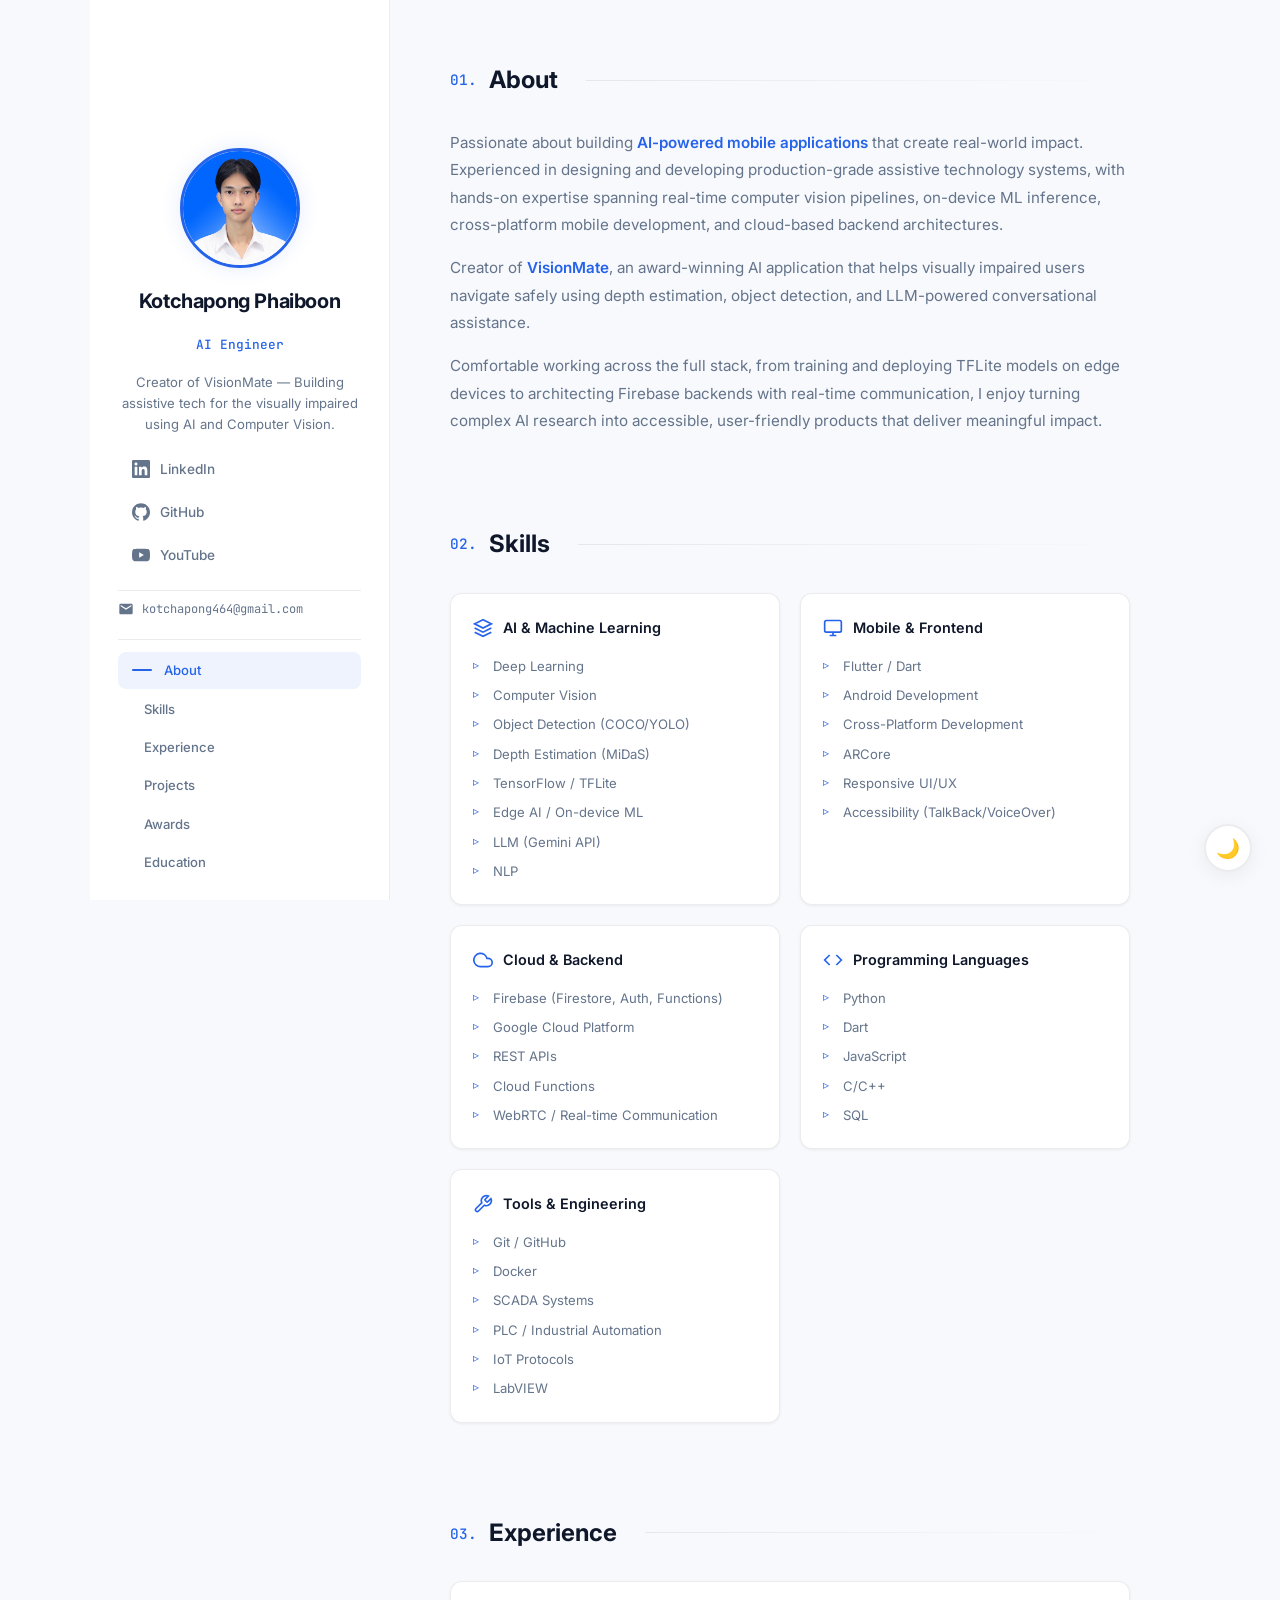
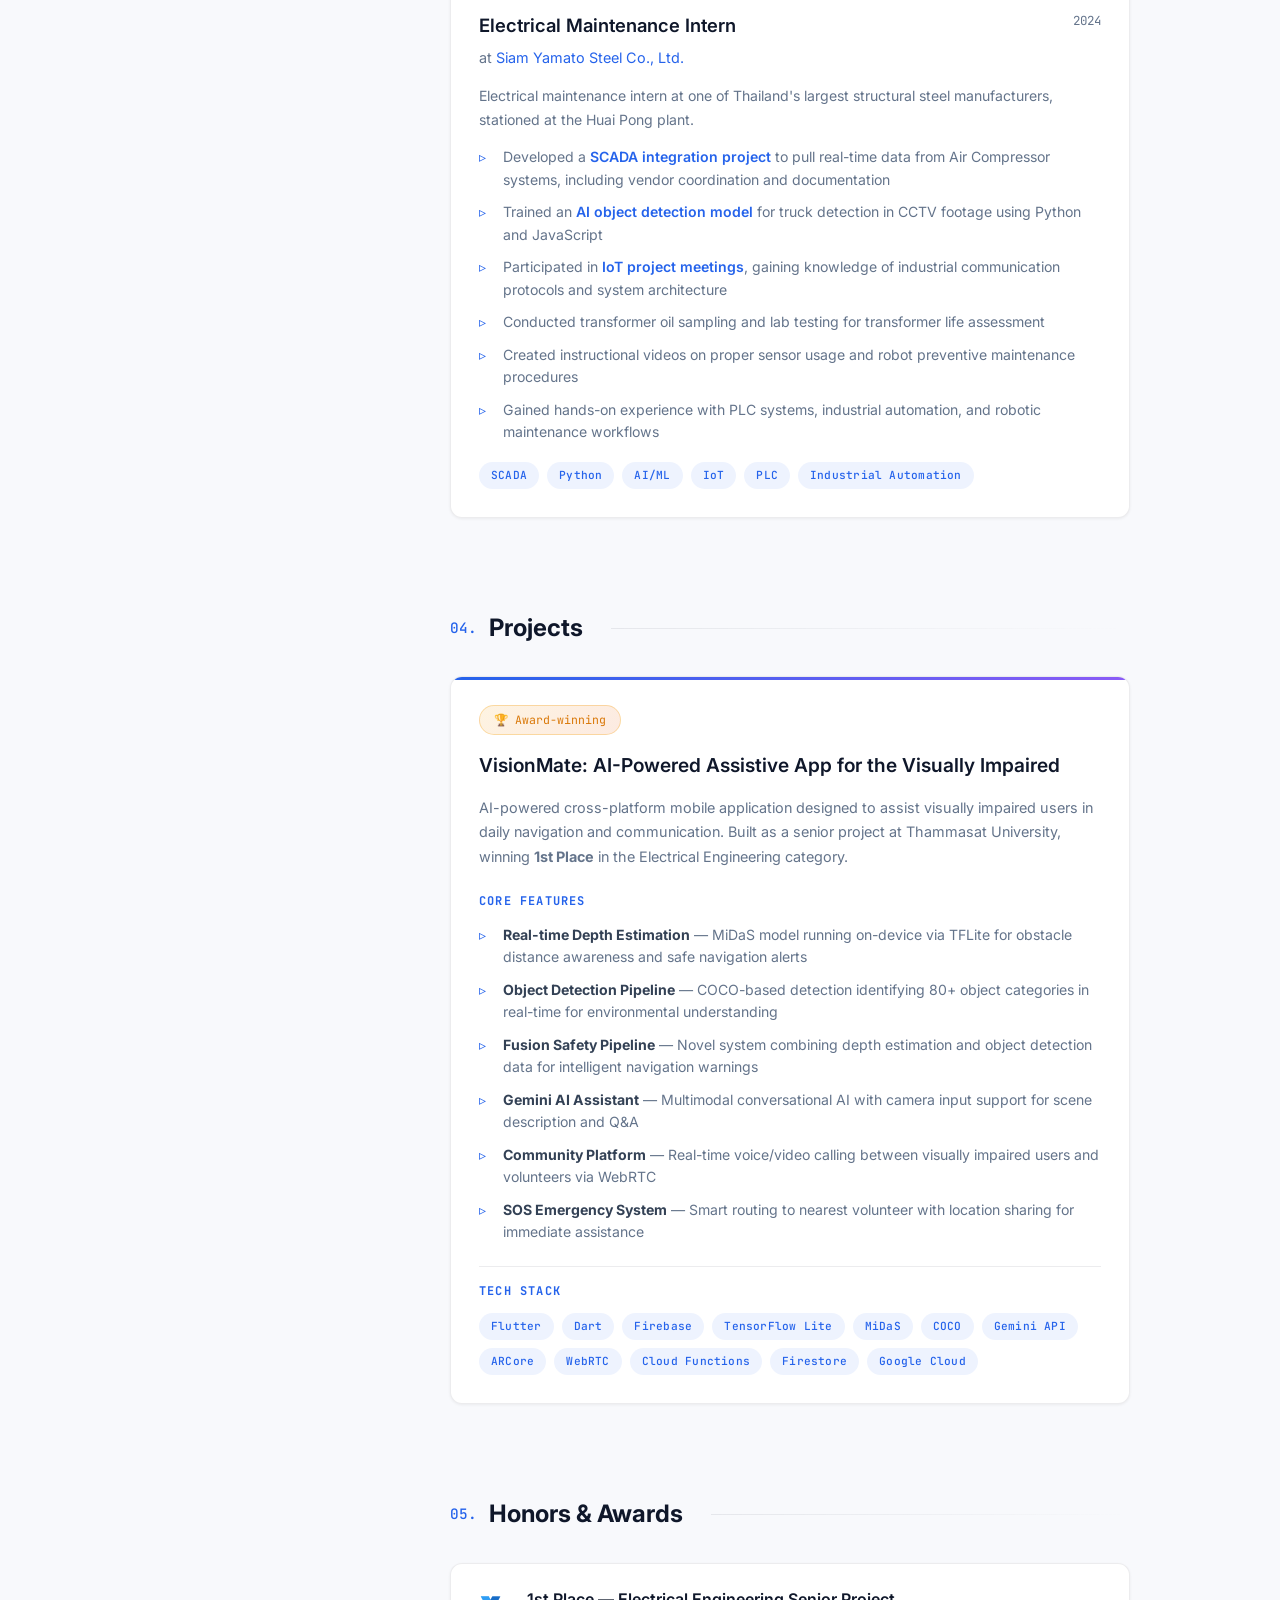
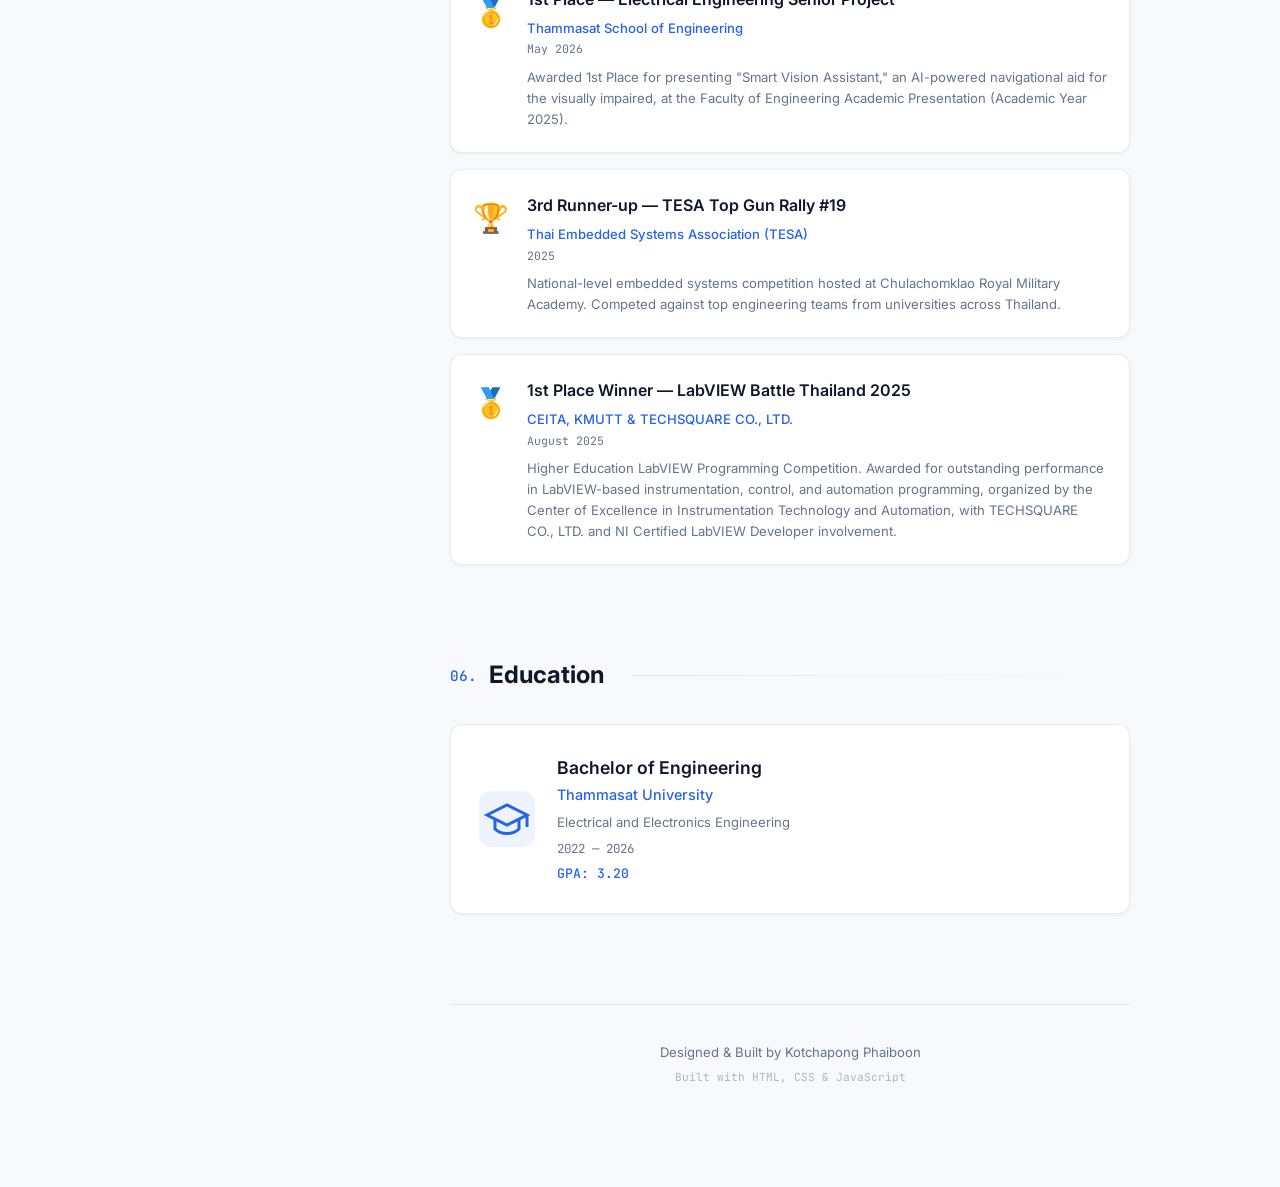
==== commit 66dbb368: "Update profile picture padding and alignment" ====
--- a/index.html
+++ b/index.html
@@ -26,7 +26,7 @@
       <button class="mobile-close" id="mobile-close" aria-label="Close menu">&times;</button>
       <div class="sidebar-inner">
         <div class="profile-photo-wrapper">
-          <img src="profile.jpg" alt="Kotchapong Phaiboon" class="profile-photo"
+          <img src="รูปภาพหน้าตรง.jpg" alt="Kotchapong Phaiboon" class="profile-photo"
             onerror="this.src='data:image/svg+xml,<svg xmlns=%22http://www.w3.org/2000/svg%22 width=%22120%22 height=%22120%22 viewBox=%220 0 120 120%22><rect fill=%22%231e293b%22 width=%22120%22 height=%22120%22/><text fill=%22%232563eb%22 font-size=%2240%22 x=%2250%25%22 y=%2255%25%22 text-anchor=%22middle%22>KP</text></svg>'" />
         </div>
         <h1 class="sidebar-name">Kotchapong Phaiboon</h1>
@@ -92,7 +92,7 @@
     <section class="mobile-hero">
       <div class="mobile-hero-inner">
         <div class="profile-photo-wrapper">
-          <img src="profile.jpg" 
+          <img src="รูปภาพหน้าตรง.jpg" 
                alt="Kotchapong Phaiboon" 
                class="profile-photo"
                onerror="this.src='data:image/svg+xml,<svg xmlns=%22http://www.w3.org/2000/svg%22 width=%22120%22 height=%22120%22 viewBox=%220 0 120 120%22><rect fill=%22%231e293b%22 width=%22120%22 height=%22120%22/><text fill=%22%232563eb%22 font-size=%2240%22 x=%2250%25%22 y=%2255%25%22 text-anchor=%22middle%22>KP</text></svg>'" />
--- a/style.css
+++ b/style.css
@@ -51,7 +51,9 @@
 /* ======================================
    RESET & BASE
    ====================================== */
-*, *::before, *::after {
+*,
+*::before,
+*::after {
   margin: 0;
   padding: 0;
   box-sizing: border-box;
@@ -190,7 +192,8 @@
 }
 
 .sidebar-inner {
-  padding: 48px 28px 32px;
+  padding: 160px 28px 32px;
+  /* เปลี่ยนเลข 85px ให้เพิ่ม/ลดได้ตามต้องการเพื่อให้ตรงกับ About */
   display: flex;
   flex-direction: column;
   align-items: center;
@@ -227,6 +230,9 @@
   width: 100%;
   height: 100%;
   object-fit: cover;
+  object-position: center top;
+  /* ดึงขอบบนสุดของภาพลงมา จะได้ไม่โดนตัดหัว */
+  /* transform: scale(1.15); ปิดการซูมออกไปก่อน หัวจะได้ไม่ขาด */
   display: block;
 }
 
@@ -383,18 +389,36 @@
   animation: fadeInUp 0.6s ease-out both;
 }
 
-.section:nth-child(1) { animation-delay: 0.1s; }
-.section:nth-child(2) { animation-delay: 0.2s; }
-.section:nth-child(3) { animation-delay: 0.3s; }
-.section:nth-child(4) { animation-delay: 0.4s; }
-.section:nth-child(5) { animation-delay: 0.5s; }
-.section:nth-child(6) { animation-delay: 0.6s; }
+.section:nth-child(1) {
+  animation-delay: 0.1s;
+}
+
+.section:nth-child(2) {
+  animation-delay: 0.2s;
+}
+
+.section:nth-child(3) {
+  animation-delay: 0.3s;
+}
+
+.section:nth-child(4) {
+  animation-delay: 0.4s;
+}
+
+.section:nth-child(5) {
+  animation-delay: 0.5s;
+}
+
+.section:nth-child(6) {
+  animation-delay: 0.6s;
+}
 
 @keyframes fadeInUp {
   from {
     opacity: 0;
     transform: translateY(30px);
   }
+
   to {
     opacity: 1;
     transform: translateY(0);
@@ -628,8 +652,15 @@
 }
 
 @keyframes shimmer {
-  0%, 100% { background-position: 0% 50%; }
-  50% { background-position: 100% 50%; }
+
+  0%,
+  100% {
+    background-position: 0% 50%;
+  }
+
+  50% {
+    background-position: 100% 50%;
+  }
 }
 
 .project-card:hover {
@@ -1064,4 +1095,4 @@
 
 .overlay.active {
   display: block;
-}
+}
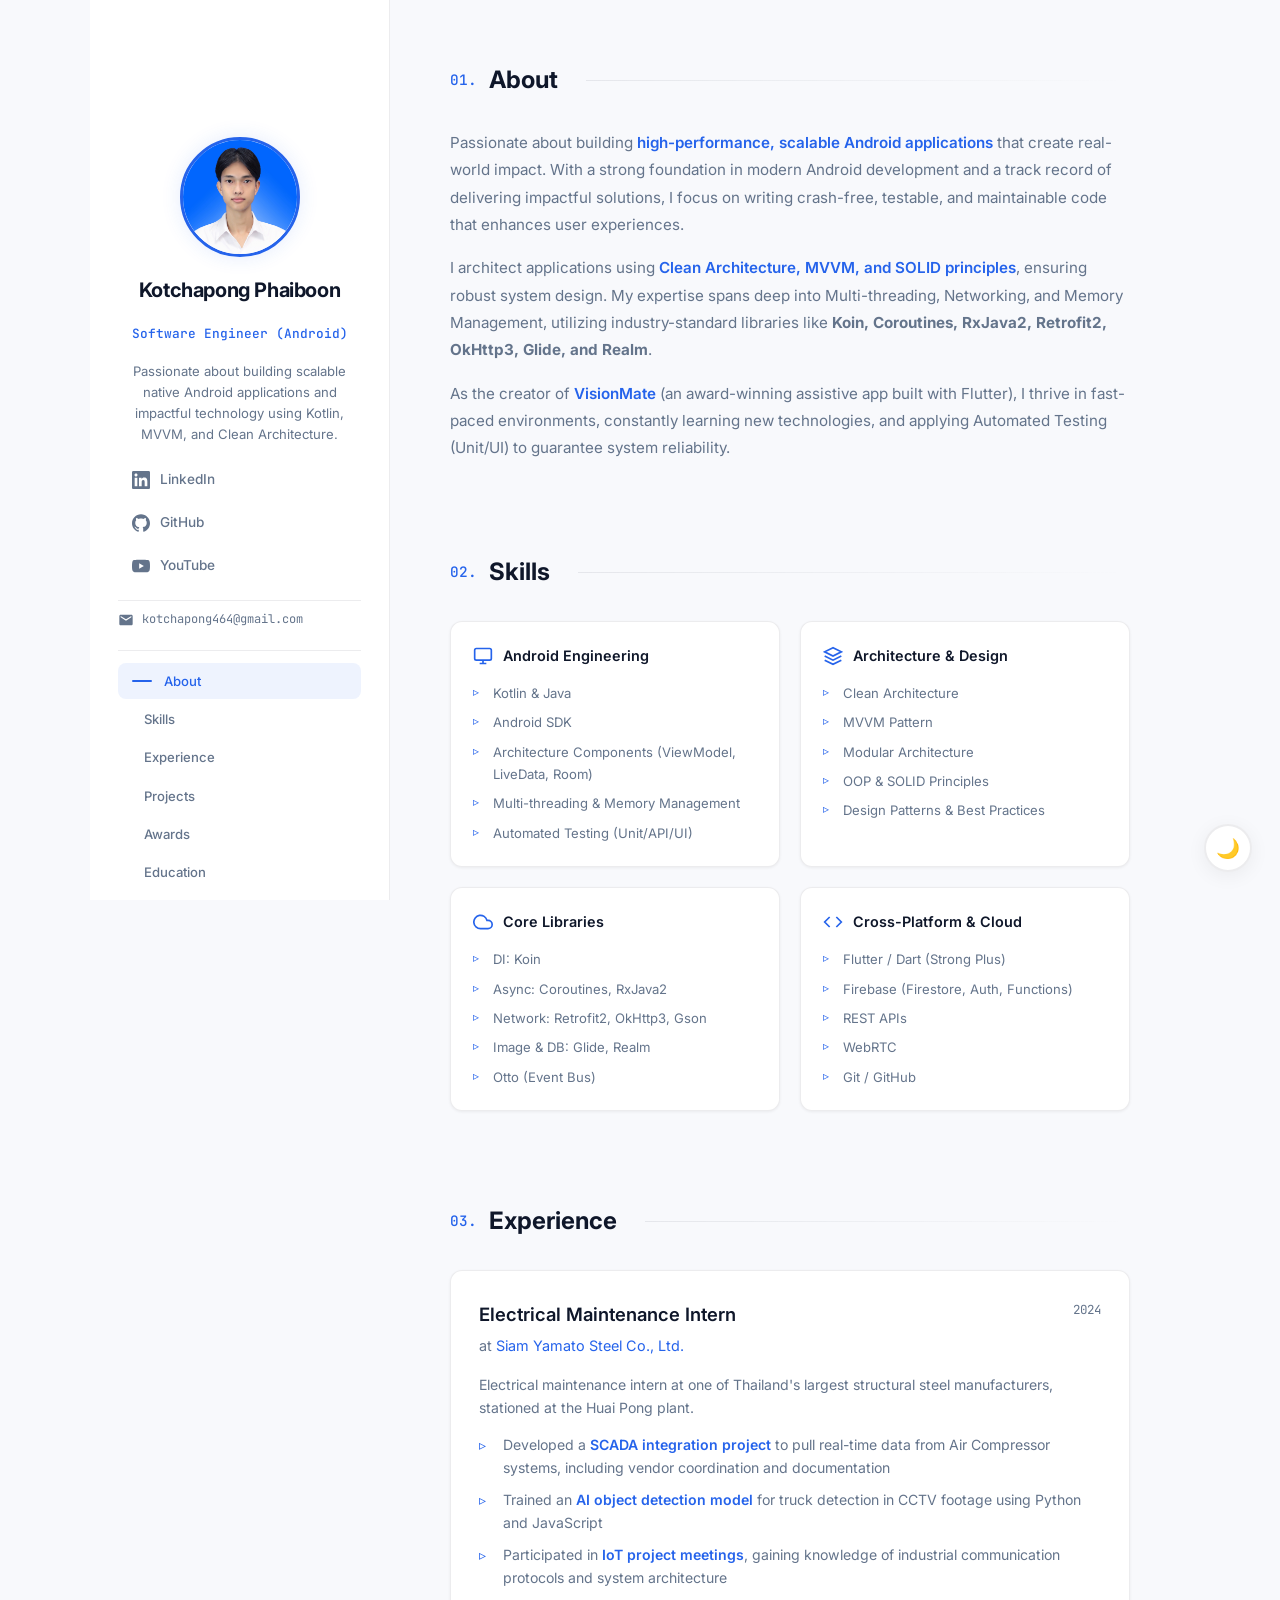
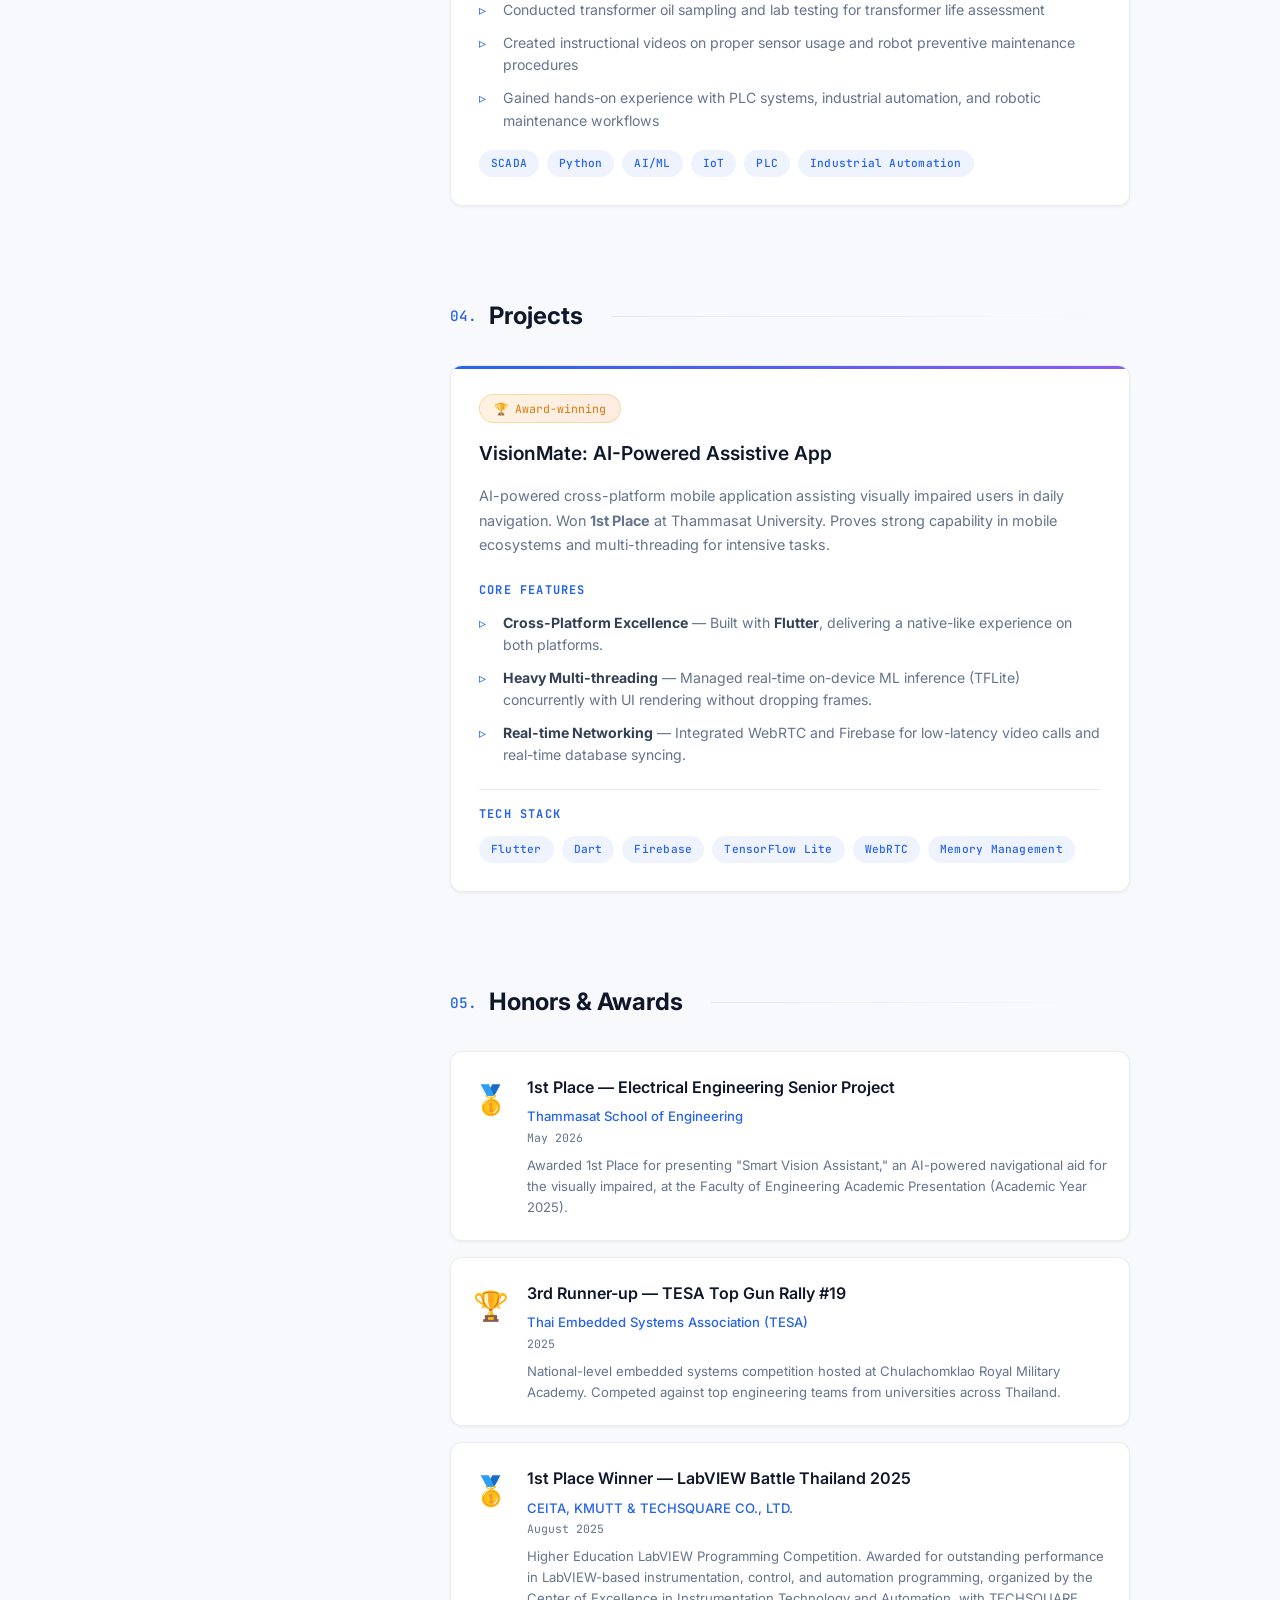
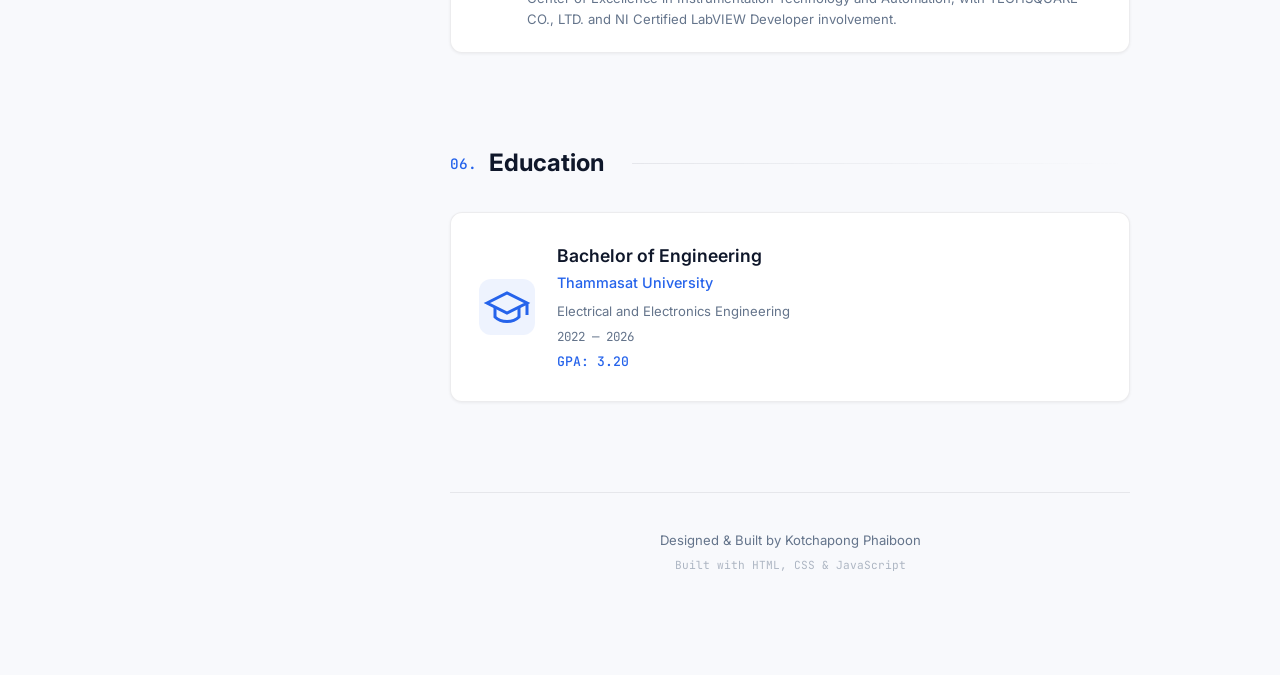
==== commit 3f1846d2: "Remove VisionmateMan from portfolio" ====
--- a/index.html
+++ b/index.html
@@ -16,7 +16,7 @@
   <link
     href="https://fonts.googleapis.com/css2?family=Inter:wght@300;400;500;600;700&family=JetBrains+Mono:wght@400;500&display=swap"
     rel="stylesheet" />
-  <link rel="stylesheet" href="style.css?v=7" />
+  <link rel="stylesheet" href="style.css?v=8" />
 </head>
 
 <body>
@@ -30,9 +30,8 @@
             onerror="this.src='data:image/svg+xml,<svg xmlns=%22http://www.w3.org/2000/svg%22 width=%22120%22 height=%22120%22 viewBox=%220 0 120 120%22><rect fill=%22%231e293b%22 width=%22120%22 height=%22120%22/><text fill=%22%232563eb%22 font-size=%2240%22 x=%2250%25%22 y=%2255%25%22 text-anchor=%22middle%22>KP</text></svg>'" />
         </div>
         <h1 class="sidebar-name">Kotchapong Phaiboon</h1>
-        <p class="sidebar-title">AI Engineer</p>
-        <p class="sidebar-bio">Creator of VisionMate — Building assistive tech for the visually impaired using AI and
-          Computer Vision.</p>
+        <p class="sidebar-title">Software Engineer (Android)</p>
+        <p class="sidebar-bio">Passionate about building scalable native Android applications and impactful technology using Kotlin, MVVM, and Clean Architecture.</p>
 
         <div class="sidebar-links">
           <a href="https://www.linkedin.com/in/kotchapong-phaiboon/" target="_blank" rel="noopener"
@@ -98,8 +97,8 @@
                onerror="this.src='data:image/svg+xml,<svg xmlns=%22http://www.w3.org/2000/svg%22 width=%22120%22 height=%22120%22 viewBox=%220 0 120 120%22><rect fill=%22%231e293b%22 width=%22120%22 height=%22120%22/><text fill=%22%232563eb%22 font-size=%2240%22 x=%2250%25%22 y=%2255%25%22 text-anchor=%22middle%22>KP</text></svg>'" />
         </div>
         <h1 class="sidebar-name">Kotchapong Phaiboon</h1>
-        <p class="sidebar-title">AI Engineer</p>
-        <p class="sidebar-bio">Creator of VisionMate — Building assistive tech for the visually impaired using AI and Computer Vision.</p>
+        <p class="sidebar-title">Software Engineer (Android)</p>
+        <p class="sidebar-bio">Passionate about building scalable native Android applications and impactful technology using Kotlin, MVVM, and Clean Architecture.</p>
         <div class="mobile-hero-links">
           <a href="https://www.linkedin.com/in/kotchapong-phaiboon/" target="_blank" rel="noopener">LinkedIn</a>
           <span>|</span>
@@ -118,16 +117,9 @@
       <section id="about" class="section">
         <h2 class="section-heading"><span class="heading-number">01.</span> About</h2>
         <div class="about-content">
-          <p>Passionate about building <span class="highlight">AI-powered mobile applications</span> that create
-            real-world impact. Experienced in designing and developing production-grade assistive technology systems,
-            with hands-on expertise spanning real-time computer vision pipelines, on-device ML inference, cross-platform
-            mobile development, and cloud-based backend architectures.</p>
-          <p>Creator of <span class="highlight">VisionMate</span>, an award-winning AI application that helps visually
-            impaired users navigate safely using depth estimation, object detection, and LLM-powered conversational
-            assistance.</p>
-          <p>Comfortable working across the full stack, from training and deploying TFLite models on edge devices to
-            architecting Firebase backends with real-time communication, I enjoy turning complex AI research into
-            accessible, user-friendly products that deliver meaningful impact.</p>
+          <p>Passionate about building <span class="highlight">high-performance, scalable Android applications</span> that create real-world impact. With a strong foundation in modern Android development and a track record of delivering impactful solutions, I focus on writing crash-free, testable, and maintainable code that enhances user experiences.</p>
+          <p>I architect applications using <span class="highlight">Clean Architecture, MVVM, and SOLID principles</span>, ensuring robust system design. My expertise spans deep into Multi-threading, Networking, and Memory Management, utilizing industry-standard libraries like <strong>Koin, Coroutines, RxJava2, Retrofit2, OkHttp3, Glide, and Realm</strong>.</p>
+          <p>As the creator of <span class="highlight">VisionMate</span> (an award-winning assistive app built with Flutter), I thrive in fast-paced environments, constantly learning new technologies, and applying Automated Testing (Unit/UI) to guarantee system reliability.</p>
         </div>
       </section>
 
@@ -138,36 +130,32 @@
           <div class="skill-category">
             <h3 class="skill-category-title">
               <svg width="20" height="20" viewBox="0 0 24 24" fill="none" stroke="currentColor" stroke-width="2">
-                <path d="M12 2L2 7l10 5 10-5-10-5zM2 17l10 5 10-5M2 12l10 5 10-5" />
-              </svg>
-              AI & Machine Learning
+                <rect x="2" y="3" width="20" height="14" rx="2" />
+                <path d="M8 21h8M12 17v4" />
+              </svg>
+              Android Engineering
             </h3>
             <ul class="skill-list">
-              <li>Deep Learning</li>
-              <li>Computer Vision</li>
-              <li>Object Detection (COCO/YOLO)</li>
-              <li>Depth Estimation (MiDaS)</li>
-              <li>TensorFlow / TFLite</li>
-              <li>Edge AI / On-device ML</li>
-              <li>LLM (Gemini API)</li>
-              <li>NLP</li>
+              <li>Kotlin & Java</li>
+              <li>Android SDK</li>
+              <li>Architecture Components (ViewModel, LiveData, Room)</li>
+              <li>Multi-threading & Memory Management</li>
+              <li>Automated Testing (Unit/API/UI)</li>
             </ul>
           </div>
           <div class="skill-category">
             <h3 class="skill-category-title">
               <svg width="20" height="20" viewBox="0 0 24 24" fill="none" stroke="currentColor" stroke-width="2">
-                <rect x="2" y="3" width="20" height="14" rx="2" />
-                <path d="M8 21h8M12 17v4" />
-              </svg>
-              Mobile & Frontend
+                <path d="M12 2L2 7l10 5 10-5-10-5zM2 17l10 5 10-5M2 12l10 5 10-5" />
+              </svg>
+              Architecture & Design
             </h3>
             <ul class="skill-list">
-              <li>Flutter / Dart</li>
-              <li>Android Development</li>
-              <li>Cross-Platform Development</li>
-              <li>ARCore</li>
-              <li>Responsive UI/UX</li>
-              <li>Accessibility (TalkBack/VoiceOver)</li>
+              <li>Clean Architecture</li>
+              <li>MVVM Pattern</li>
+              <li>Modular Architecture</li>
+              <li>OOP & SOLID Principles</li>
+              <li>Design Patterns & Best Practices</li>
             </ul>
           </div>
           <div class="skill-category">
@@ -175,14 +163,14 @@
               <svg width="20" height="20" viewBox="0 0 24 24" fill="none" stroke="currentColor" stroke-width="2">
                 <path d="M18 10h-1.26A8 8 0 1 0 9 20h9a5 5 0 0 0 0-10z" />
               </svg>
-              Cloud & Backend
+              Core Libraries
             </h3>
             <ul class="skill-list">
-              <li>Firebase (Firestore, Auth, Functions)</li>
-              <li>Google Cloud Platform</li>
-              <li>REST APIs</li>
-              <li>Cloud Functions</li>
-              <li>WebRTC / Real-time Communication</li>
+              <li>DI: Koin</li>
+              <li>Async: Coroutines, RxJava2</li>
+              <li>Network: Retrofit2, OkHttp3, Gson</li>
+              <li>Image & DB: Glide, Realm</li>
+              <li>Otto (Event Bus)</li>
             </ul>
           </div>
           <div class="skill-category">
@@ -191,31 +179,14 @@
                 <polyline points="16 18 22 12 16 6" />
                 <polyline points="8 6 2 12 8 18" />
               </svg>
-              Programming Languages
+              Cross-Platform & Cloud
             </h3>
             <ul class="skill-list">
-              <li>Python</li>
-              <li>Dart</li>
-              <li>JavaScript</li>
-              <li>C/C++</li>
-              <li>SQL</li>
-            </ul>
-          </div>
-          <div class="skill-category">
-            <h3 class="skill-category-title">
-              <svg width="20" height="20" viewBox="0 0 24 24" fill="none" stroke="currentColor" stroke-width="2">
-                <path
-                  d="M14.7 6.3a1 1 0 0 0 0 1.4l1.6 1.6a1 1 0 0 0 1.4 0l3.77-3.77a6 6 0 0 1-7.94 7.94l-6.91 6.91a2.12 2.12 0 0 1-3-3l6.91-6.91a6 6 0 0 1 7.94-7.94l-3.76 3.76z" />
-              </svg>
-              Tools & Engineering
-            </h3>
-            <ul class="skill-list">
+              <li>Flutter / Dart (Strong Plus)</li>
+              <li>Firebase (Firestore, Auth, Functions)</li>
+              <li>REST APIs</li>
+              <li>WebRTC</li>
               <li>Git / GitHub</li>
-              <li>Docker</li>
-              <li>SCADA Systems</li>
-              <li>PLC / Industrial Automation</li>
-              <li>IoT Protocols</li>
-              <li>LabVIEW</li>
             </ul>
           </div>
         </div>
@@ -267,34 +238,23 @@
           <div class="project-badge">🏆 Award-winning</div>
           <h3 class="project-title">
             <a href="https://www.youtube.com/watch?v=-WompSlIecE" target="_blank" rel="noopener">
-              VisionMate: AI-Powered Assistive App for the Visually Impaired
+              VisionMate: AI-Powered Assistive App
               <svg width="16" height="16" viewBox="0 0 24 24" fill="none" stroke="currentColor" stroke-width="2">
                 <path d="M18 13v6a2 2 0 0 1-2 2H5a2 2 0 0 1-2-2V8a2 2 0 0 1 2-2h6M15 3h6v6M10 14L21 3" />
               </svg>
             </a>
           </h3>
-          <p class="project-description">AI-powered cross-platform mobile application designed to assist visually
-            impaired users in daily navigation and communication. Built as a senior project at Thammasat University,
-            winning <strong>1st Place</strong> in the Electrical Engineering category.</p>
+          <p class="project-description">AI-powered cross-platform mobile application assisting visually impaired users in daily navigation. Won <strong>1st Place</strong> at Thammasat University. Proves strong capability in mobile ecosystems and multi-threading for intensive tasks.</p>
 
           <div class="project-features">
             <h4>Core Features</h4>
             <ul>
-              <li><strong>Real-time Depth Estimation</strong> — MiDaS model running on-device via TFLite for obstacle
-                distance awareness and safe navigation alerts</li>
-              <li><strong>Object Detection Pipeline</strong> — COCO-based detection identifying 80+ object categories in
-                real-time for environmental understanding</li>
-              <li><strong>Fusion Safety Pipeline</strong> — Novel system combining depth estimation and object detection
-                data for intelligent navigation warnings</li>
-              <li><strong>Gemini AI Assistant</strong> — Multimodal conversational AI with camera input support for
-                scene description and Q&A</li>
-              <li><strong>Community Platform</strong> — Real-time voice/video calling between visually impaired users
-                and volunteers via WebRTC</li>
-              <li><strong>SOS Emergency System</strong> — Smart routing to nearest volunteer with location sharing for
-                immediate assistance</li>
-            </ul>
-          </div>
-
+              <li><strong>Cross-Platform Excellence</strong> — Built with <strong>Flutter</strong>, delivering a native-like experience on both platforms.</li>
+              <li><strong>Heavy Multi-threading</strong> — Managed real-time on-device ML inference (TFLite) concurrently with UI rendering without dropping frames.</li>
+              <li><strong>Real-time Networking</strong> — Integrated WebRTC and Firebase for low-latency video calls and real-time database syncing.</li>
+            </ul>
+          </div>
+          
           <div class="project-tech">
             <h4>Tech Stack</h4>
             <div class="exp-tags">
@@ -302,14 +262,8 @@
               <span class="tag">Dart</span>
               <span class="tag">Firebase</span>
               <span class="tag">TensorFlow Lite</span>
-              <span class="tag">MiDaS</span>
-              <span class="tag">COCO</span>
-              <span class="tag">Gemini API</span>
-              <span class="tag">ARCore</span>
               <span class="tag">WebRTC</span>
-              <span class="tag">Cloud Functions</span>
-              <span class="tag">Firestore</span>
-              <span class="tag">Google Cloud</span>
+              <span class="tag">Memory Management</span>
             </div>
           </div>
         </div>
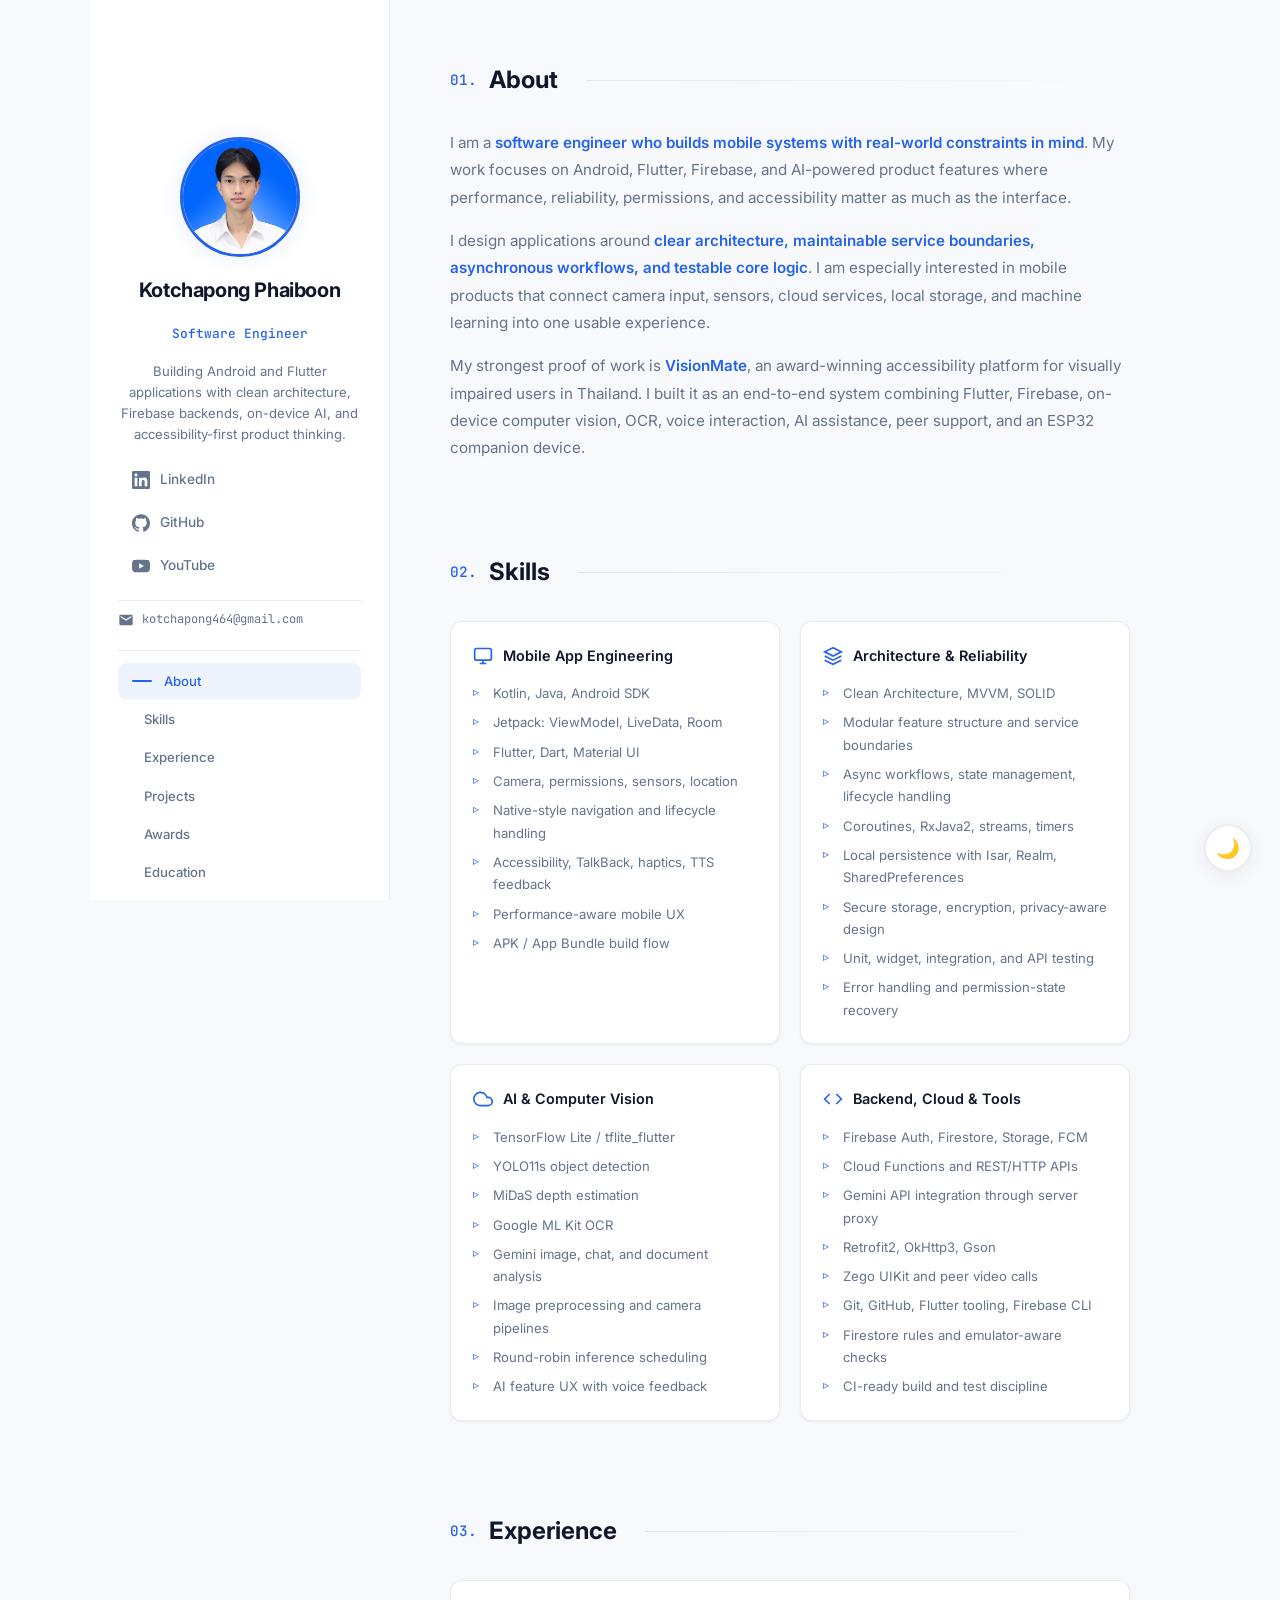
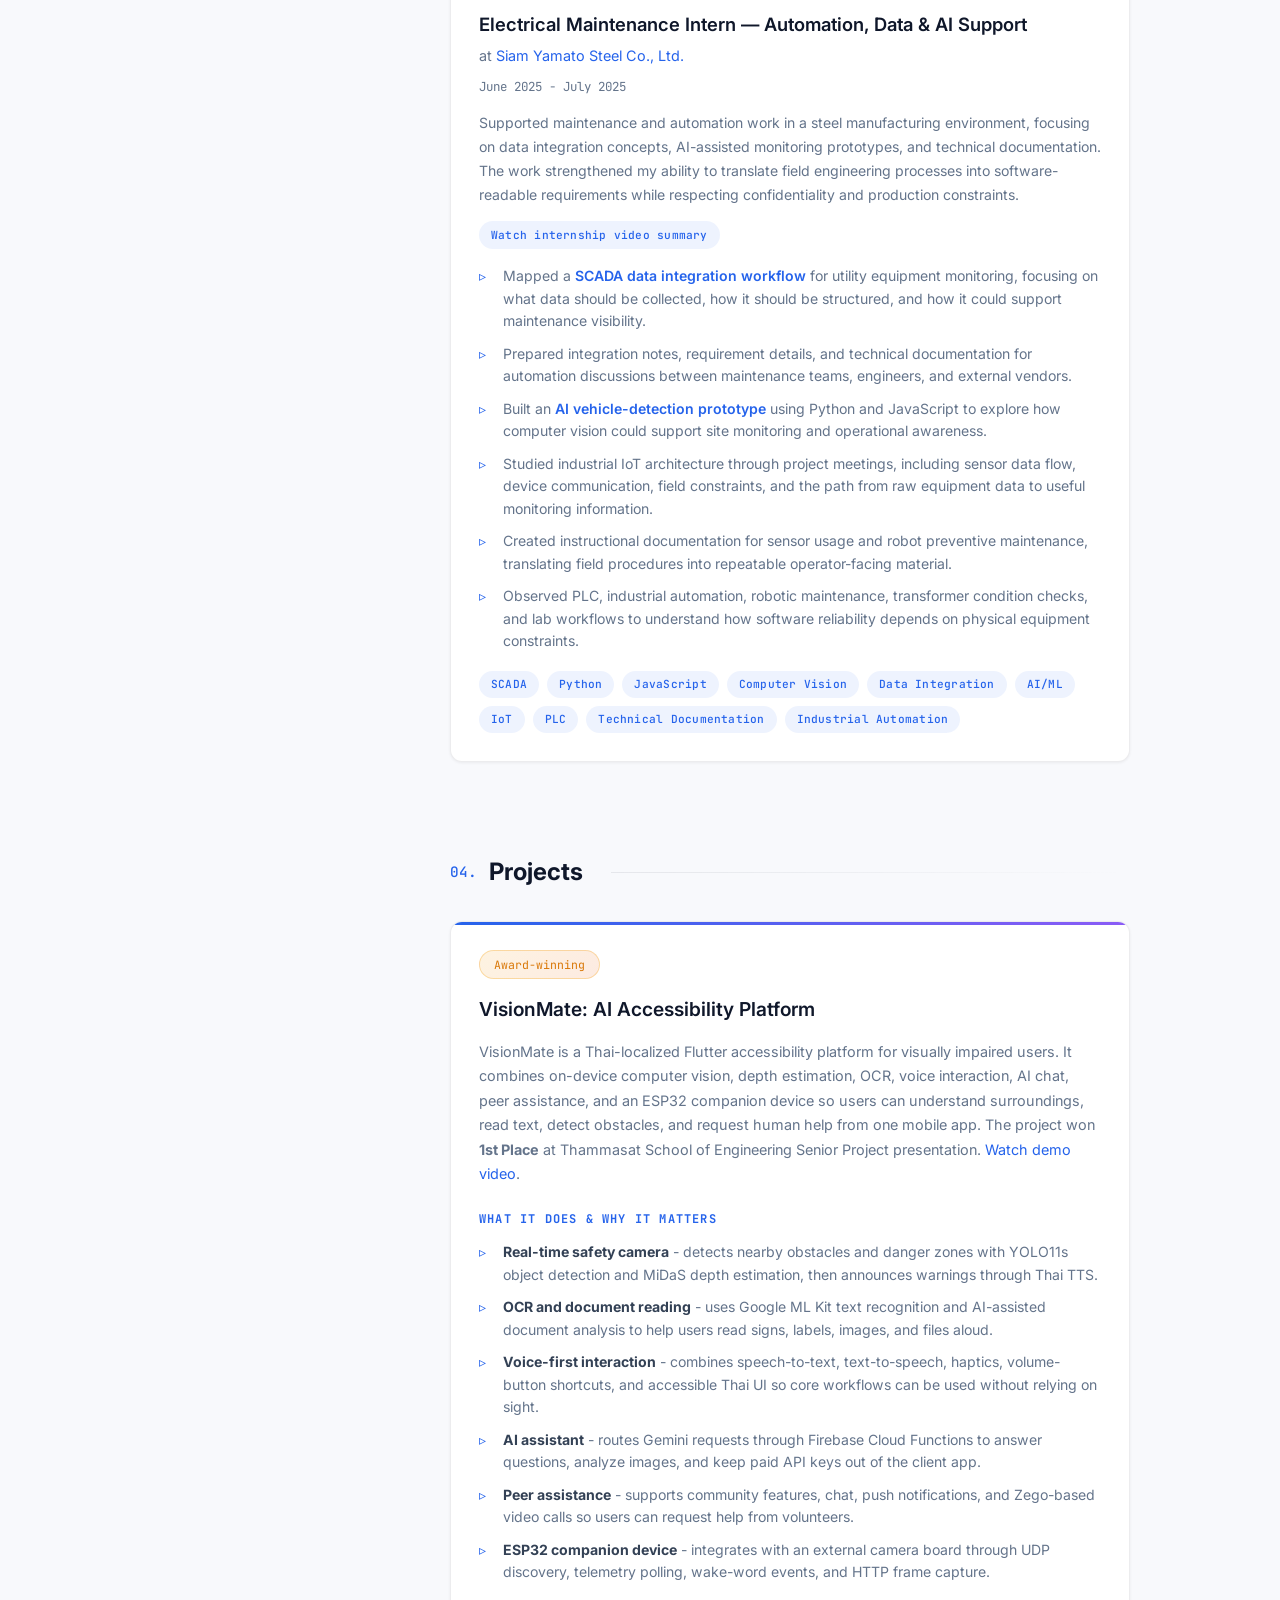
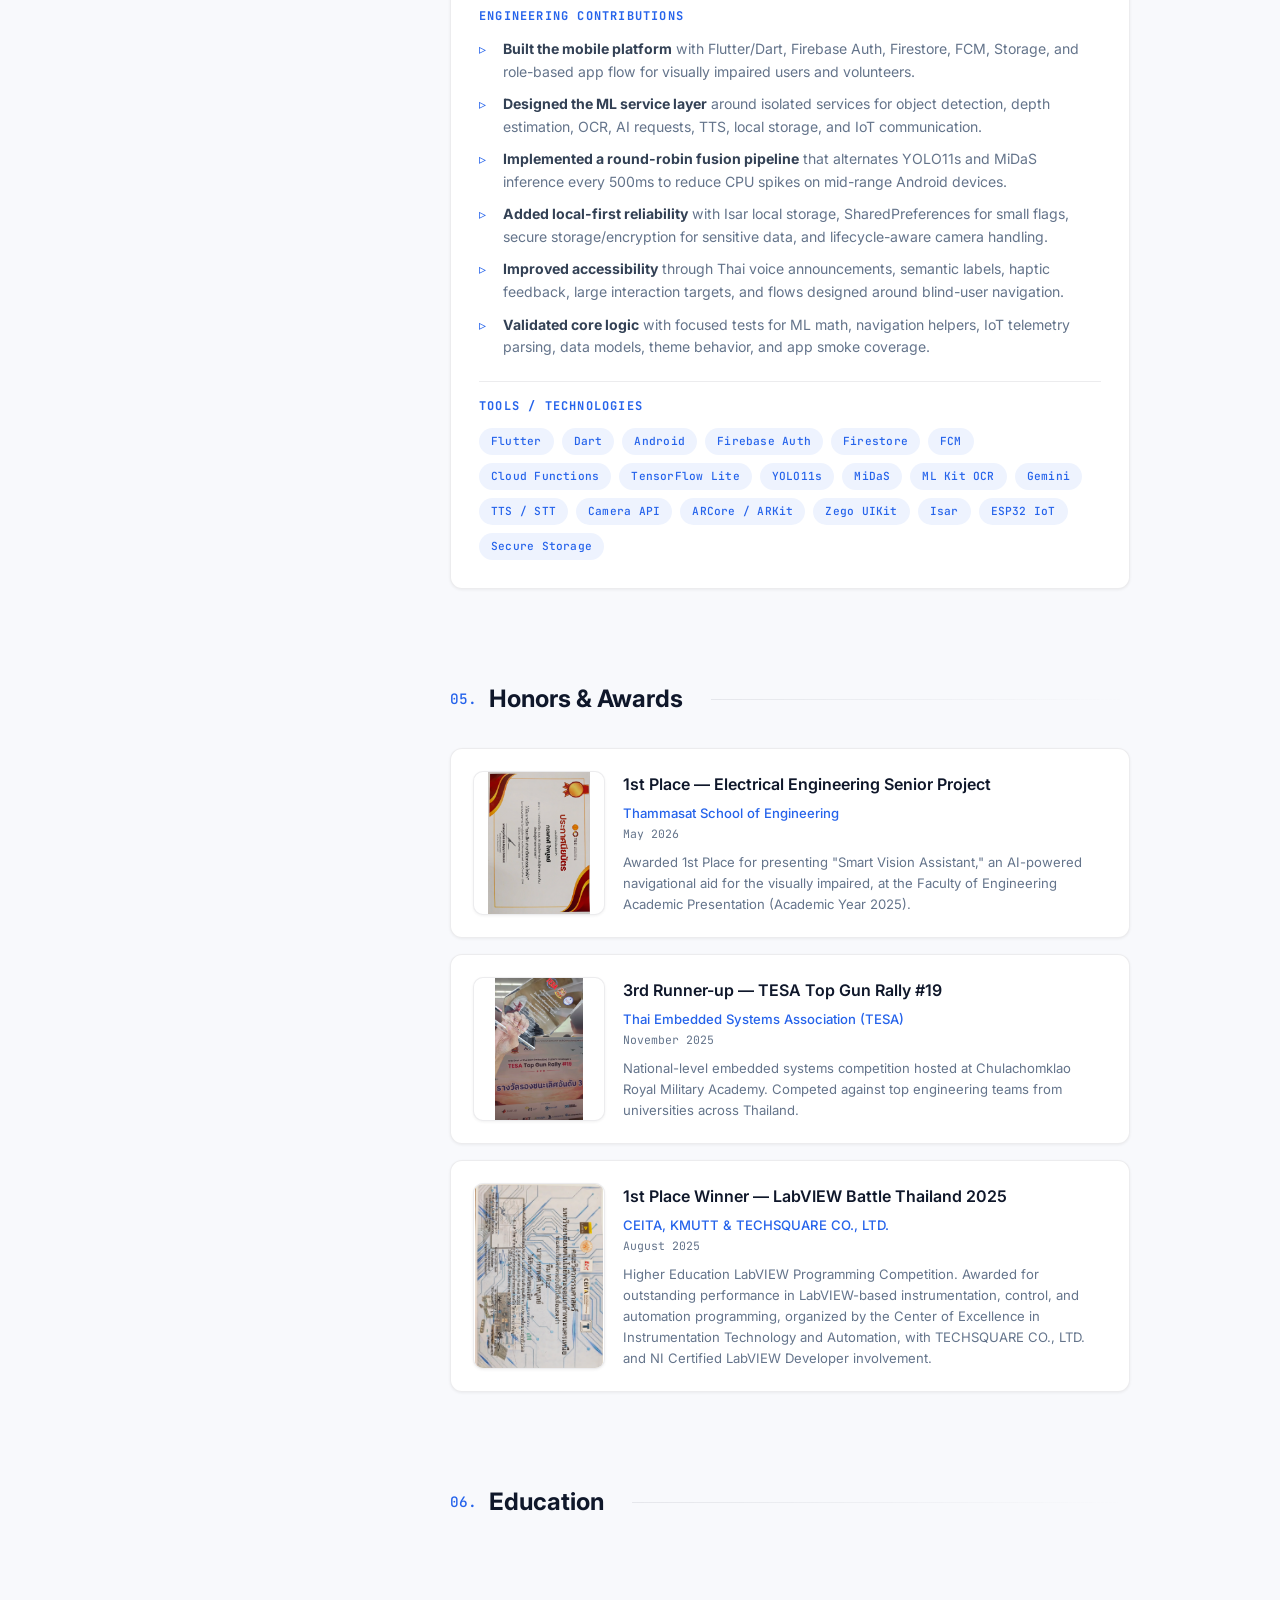
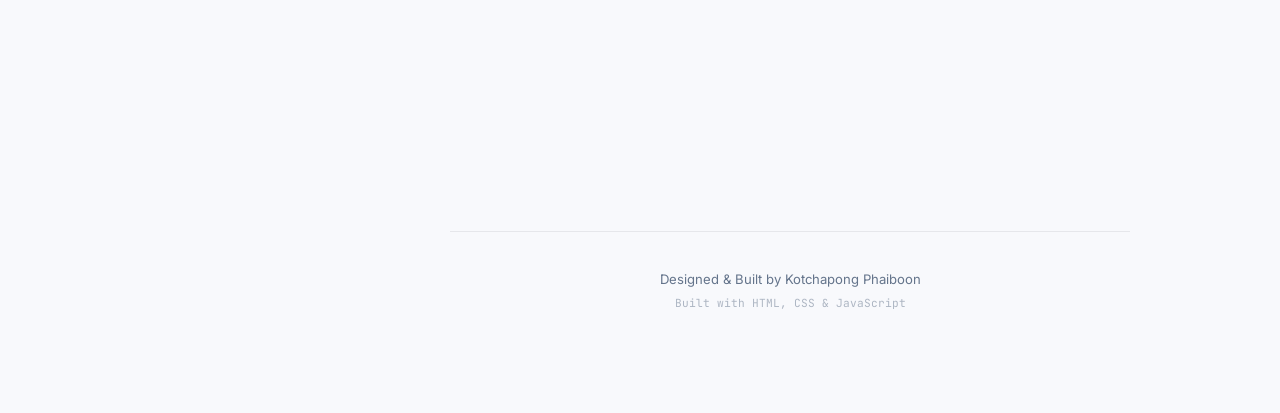
==== commit 2574a05a: "Update portfolio content, skills, and media assets" ====
--- a/index.html
+++ b/index.html
@@ -4,12 +4,12 @@
 <head>
   <meta charset="UTF-8" />
   <meta name="viewport" content="width=device-width, initial-scale=1.0" />
-  <title>Kotchapong Phaiboon | AI Engineer & Creator of VisionMate</title>
+  <title>Kotchapong Phaiboon | Software Engineer & Creator of VisionMate</title>
   <meta name="description"
-    content="Portfolio of Kotchapong Phaiboon — AI Engineer specializing in Computer Vision, Edge ML, and Mobile AI. Creator of VisionMate, an award-winning assistive app for the visually impaired." />
-  <meta property="og:title" content="Kotchapong Phaiboon | AI Engineer" />
+    content="Portfolio of Kotchapong Phaiboon — Software Engineer focused on Android, Flutter, mobile AI, Firebase, and accessible product engineering. Creator of VisionMate, an award-winning assistive app for visually impaired users." />
+  <meta property="og:title" content="Kotchapong Phaiboon | Software Engineer" />
   <meta property="og:description"
-    content="AI Engineer specializing in Computer Vision, Edge ML, and Mobile AI. Creator of VisionMate." />
+    content="Software Engineer focused on Android, Flutter, mobile AI, Firebase, and accessible product engineering. Creator of VisionMate." />
   <meta property="og:type" content="website" />
   <link rel="preconnect" href="https://fonts.googleapis.com" />
   <link rel="preconnect" href="https://fonts.gstatic.com" crossorigin />
@@ -30,8 +30,8 @@
             onerror="this.src='data:image/svg+xml,<svg xmlns=%22http://www.w3.org/2000/svg%22 width=%22120%22 height=%22120%22 viewBox=%220 0 120 120%22><rect fill=%22%231e293b%22 width=%22120%22 height=%22120%22/><text fill=%22%232563eb%22 font-size=%2240%22 x=%2250%25%22 y=%2255%25%22 text-anchor=%22middle%22>KP</text></svg>'" />
         </div>
         <h1 class="sidebar-name">Kotchapong Phaiboon</h1>
-        <p class="sidebar-title">Software Engineer (Android)</p>
-        <p class="sidebar-bio">Passionate about building scalable native Android applications and impactful technology using Kotlin, MVVM, and Clean Architecture.</p>
+        <p class="sidebar-title">Software Engineer</p>
+        <p class="sidebar-bio">Building Android and Flutter applications with clean architecture, Firebase backends, on-device AI, and accessibility-first product thinking.</p>
 
         <div class="sidebar-links">
           <a href="https://www.linkedin.com/in/kotchapong-phaiboon/" target="_blank" rel="noopener"
@@ -97,8 +97,8 @@
                onerror="this.src='data:image/svg+xml,<svg xmlns=%22http://www.w3.org/2000/svg%22 width=%22120%22 height=%22120%22 viewBox=%220 0 120 120%22><rect fill=%22%231e293b%22 width=%22120%22 height=%22120%22/><text fill=%22%232563eb%22 font-size=%2240%22 x=%2250%25%22 y=%2255%25%22 text-anchor=%22middle%22>KP</text></svg>'" />
         </div>
         <h1 class="sidebar-name">Kotchapong Phaiboon</h1>
-        <p class="sidebar-title">Software Engineer (Android)</p>
-        <p class="sidebar-bio">Passionate about building scalable native Android applications and impactful technology using Kotlin, MVVM, and Clean Architecture.</p>
+        <p class="sidebar-title">Software Engineer</p>
+        <p class="sidebar-bio">Building Android and Flutter applications with clean architecture, Firebase backends, on-device AI, and accessibility-first product thinking.</p>
         <div class="mobile-hero-links">
           <a href="https://www.linkedin.com/in/kotchapong-phaiboon/" target="_blank" rel="noopener">LinkedIn</a>
           <span>|</span>
@@ -117,9 +117,9 @@
       <section id="about" class="section">
         <h2 class="section-heading"><span class="heading-number">01.</span> About</h2>
         <div class="about-content">
-          <p>Passionate about building <span class="highlight">high-performance, scalable Android applications</span> that create real-world impact. With a strong foundation in modern Android development and a track record of delivering impactful solutions, I focus on writing crash-free, testable, and maintainable code that enhances user experiences.</p>
-          <p>I architect applications using <span class="highlight">Clean Architecture, MVVM, and SOLID principles</span>, ensuring robust system design. My expertise spans deep into Multi-threading, Networking, and Memory Management, utilizing industry-standard libraries like <strong>Koin, Coroutines, RxJava2, Retrofit2, OkHttp3, Glide, and Realm</strong>.</p>
-          <p>As the creator of <span class="highlight">VisionMate</span> (an award-winning assistive app built with Flutter), I thrive in fast-paced environments, constantly learning new technologies, and applying Automated Testing (Unit/UI) to guarantee system reliability.</p>
+          <p>I am a <span class="highlight">software engineer who builds mobile systems with real-world constraints in mind</span>. My work focuses on Android, Flutter, Firebase, and AI-powered product features where performance, reliability, permissions, and accessibility matter as much as the interface.</p>
+          <p>I design applications around <span class="highlight">clear architecture, maintainable service boundaries, asynchronous workflows, and testable core logic</span>. I am especially interested in mobile products that connect camera input, sensors, cloud services, local storage, and machine learning into one usable experience.</p>
+          <p>My strongest proof of work is <span class="highlight">VisionMate</span>, an award-winning accessibility platform for visually impaired users in Thailand. I built it as an end-to-end system combining Flutter, Firebase, on-device computer vision, OCR, voice interaction, AI assistance, peer support, and an ESP32 companion device.</p>
         </div>
       </section>
 
@@ -133,14 +133,17 @@
                 <rect x="2" y="3" width="20" height="14" rx="2" />
                 <path d="M8 21h8M12 17v4" />
               </svg>
-              Android Engineering
+              Mobile App Engineering
             </h3>
             <ul class="skill-list">
-              <li>Kotlin & Java</li>
-              <li>Android SDK</li>
-              <li>Architecture Components (ViewModel, LiveData, Room)</li>
-              <li>Multi-threading & Memory Management</li>
-              <li>Automated Testing (Unit/API/UI)</li>
+              <li>Kotlin, Java, Android SDK</li>
+              <li>Jetpack: ViewModel, LiveData, Room</li>
+              <li>Flutter, Dart, Material UI</li>
+              <li>Camera, permissions, sensors, location</li>
+              <li>Native-style navigation and lifecycle handling</li>
+              <li>Accessibility, TalkBack, haptics, TTS feedback</li>
+              <li>Performance-aware mobile UX</li>
+              <li>APK / App Bundle build flow</li>
             </ul>
           </div>
           <div class="skill-category">
@@ -148,14 +151,17 @@
               <svg width="20" height="20" viewBox="0 0 24 24" fill="none" stroke="currentColor" stroke-width="2">
                 <path d="M12 2L2 7l10 5 10-5-10-5zM2 17l10 5 10-5M2 12l10 5 10-5" />
               </svg>
-              Architecture & Design
+              Architecture & Reliability
             </h3>
             <ul class="skill-list">
-              <li>Clean Architecture</li>
-              <li>MVVM Pattern</li>
-              <li>Modular Architecture</li>
-              <li>OOP & SOLID Principles</li>
-              <li>Design Patterns & Best Practices</li>
+              <li>Clean Architecture, MVVM, SOLID</li>
+              <li>Modular feature structure and service boundaries</li>
+              <li>Async workflows, state management, lifecycle handling</li>
+              <li>Coroutines, RxJava2, streams, timers</li>
+              <li>Local persistence with Isar, Realm, SharedPreferences</li>
+              <li>Secure storage, encryption, privacy-aware design</li>
+              <li>Unit, widget, integration, and API testing</li>
+              <li>Error handling and permission-state recovery</li>
             </ul>
           </div>
           <div class="skill-category">
@@ -163,14 +169,17 @@
               <svg width="20" height="20" viewBox="0 0 24 24" fill="none" stroke="currentColor" stroke-width="2">
                 <path d="M18 10h-1.26A8 8 0 1 0 9 20h9a5 5 0 0 0 0-10z" />
               </svg>
-              Core Libraries
+              AI & Computer Vision
             </h3>
             <ul class="skill-list">
-              <li>DI: Koin</li>
-              <li>Async: Coroutines, RxJava2</li>
-              <li>Network: Retrofit2, OkHttp3, Gson</li>
-              <li>Image & DB: Glide, Realm</li>
-              <li>Otto (Event Bus)</li>
+              <li>TensorFlow Lite / tflite_flutter</li>
+              <li>YOLO11s object detection</li>
+              <li>MiDaS depth estimation</li>
+              <li>Google ML Kit OCR</li>
+              <li>Gemini image, chat, and document analysis</li>
+              <li>Image preprocessing and camera pipelines</li>
+              <li>Round-robin inference scheduling</li>
+              <li>AI feature UX with voice feedback</li>
             </ul>
           </div>
           <div class="skill-category">
@@ -179,14 +188,17 @@
                 <polyline points="16 18 22 12 16 6" />
                 <polyline points="8 6 2 12 8 18" />
               </svg>
-              Cross-Platform & Cloud
+              Backend, Cloud & Tools
             </h3>
             <ul class="skill-list">
-              <li>Flutter / Dart (Strong Plus)</li>
-              <li>Firebase (Firestore, Auth, Functions)</li>
-              <li>REST APIs</li>
-              <li>WebRTC</li>
-              <li>Git / GitHub</li>
+              <li>Firebase Auth, Firestore, Storage, FCM</li>
+              <li>Cloud Functions and REST/HTTP APIs</li>
+              <li>Gemini API integration through server proxy</li>
+              <li>Retrofit2, OkHttp3, Gson</li>
+              <li>Zego UIKit and peer video calls</li>
+              <li>Git, GitHub, Flutter tooling, Firebase CLI</li>
+              <li>Firestore rules and emulator-aware checks</li>
+              <li>CI-ready build and test discipline</li>
             </ul>
           </div>
         </div>
@@ -199,32 +211,34 @@
         <div class="experience-card">
           <div class="exp-header">
             <div>
-              <h3 class="exp-title">Electrical Maintenance Intern</h3>
+              <h3 class="exp-title">Electrical Maintenance Intern — Automation, Data & AI Support</h3>
               <p class="exp-company">at <a href="https://www.siamyamatosteel.com/" target="_blank" rel="noopener">Siam
                   Yamato Steel Co., Ltd.</a></p>
             </div>
-            <span class="exp-date">2024</span>
-          </div>
-          <p class="exp-description">Electrical maintenance intern at one of Thailand's largest structural steel
-            manufacturers, stationed at the Huai Pong plant.</p>
+            <span class="exp-date">June 2025 - July 2025</span>
+          </div>
+          <p class="exp-description">Supported maintenance and automation work in a steel manufacturing environment, focusing on data integration concepts, AI-assisted monitoring prototypes, and technical documentation. The work strengthened my ability to translate field engineering processes into software-readable requirements while respecting confidentiality and production constraints.</p>
+          <div class="exp-tags exp-links">
+            <a class="tag" href="https://youtu.be/-WompSlIecE" target="_blank" rel="noopener">Watch internship video summary</a>
+          </div>
           <ul class="exp-list">
-            <li>Developed a <span class="highlight">SCADA integration project</span> to pull real-time data from Air
-              Compressor systems, including vendor coordination and documentation</li>
-            <li>Trained an <span class="highlight">AI object detection model</span> for truck detection in CCTV footage
-              using Python and JavaScript</li>
-            <li>Participated in <span class="highlight">IoT project meetings</span>, gaining knowledge of industrial
-              communication protocols and system architecture</li>
-            <li>Conducted transformer oil sampling and lab testing for transformer life assessment</li>
-            <li>Created instructional videos on proper sensor usage and robot preventive maintenance procedures</li>
-            <li>Gained hands-on experience with PLC systems, industrial automation, and robotic maintenance workflows
-            </li>
+            <li>Mapped a <span class="highlight">SCADA data integration workflow</span> for utility equipment monitoring, focusing on what data should be collected, how it should be structured, and how it could support maintenance visibility.</li>
+            <li>Prepared integration notes, requirement details, and technical documentation for automation discussions between maintenance teams, engineers, and external vendors.</li>
+            <li>Built an <span class="highlight">AI vehicle-detection prototype</span> using Python and JavaScript to explore how computer vision could support site monitoring and operational awareness.</li>
+            <li>Studied industrial IoT architecture through project meetings, including sensor data flow, device communication, field constraints, and the path from raw equipment data to useful monitoring information.</li>
+            <li>Created instructional documentation for sensor usage and robot preventive maintenance, translating field procedures into repeatable operator-facing material.</li>
+            <li>Observed PLC, industrial automation, robotic maintenance, transformer condition checks, and lab workflows to understand how software reliability depends on physical equipment constraints.</li>
           </ul>
           <div class="exp-tags">
             <span class="tag">SCADA</span>
             <span class="tag">Python</span>
+            <span class="tag">JavaScript</span>
+            <span class="tag">Computer Vision</span>
+            <span class="tag">Data Integration</span>
             <span class="tag">AI/ML</span>
             <span class="tag">IoT</span>
             <span class="tag">PLC</span>
+            <span class="tag">Technical Documentation</span>
             <span class="tag">Industrial Automation</span>
           </div>
         </div>
@@ -235,35 +249,63 @@
         <h2 class="section-heading"><span class="heading-number">04.</span> Projects</h2>
 
         <div class="project-card featured">
-          <div class="project-badge">🏆 Award-winning</div>
+          <div class="project-badge">Award-winning</div>
           <h3 class="project-title">
-            <a href="https://www.youtube.com/watch?v=-WompSlIecE" target="_blank" rel="noopener">
-              VisionMate: AI-Powered Assistive App
+            <a href="https://youtu.be/IBXbAliZxeI" target="_blank" rel="noopener">
+              VisionMate: AI Accessibility Platform
               <svg width="16" height="16" viewBox="0 0 24 24" fill="none" stroke="currentColor" stroke-width="2">
                 <path d="M18 13v6a2 2 0 0 1-2 2H5a2 2 0 0 1-2-2V8a2 2 0 0 1 2-2h6M15 3h6v6M10 14L21 3" />
               </svg>
             </a>
           </h3>
-          <p class="project-description">AI-powered cross-platform mobile application assisting visually impaired users in daily navigation. Won <strong>1st Place</strong> at Thammasat University. Proves strong capability in mobile ecosystems and multi-threading for intensive tasks.</p>
+          <p class="project-description">VisionMate is a Thai-localized Flutter accessibility platform for visually impaired users. It combines on-device computer vision, depth estimation, OCR, voice interaction, AI chat, peer assistance, and an ESP32 companion device so users can understand surroundings, read text, detect obstacles, and request human help from one mobile app. The project won <strong>1st Place</strong> at Thammasat School of Engineering Senior Project presentation. <a href="https://youtu.be/IBXbAliZxeI" target="_blank" rel="noopener">Watch demo video</a>.</p>
 
           <div class="project-features">
-            <h4>Core Features</h4>
+            <h4>What It Does & Why It Matters</h4>
             <ul>
-              <li><strong>Cross-Platform Excellence</strong> — Built with <strong>Flutter</strong>, delivering a native-like experience on both platforms.</li>
-              <li><strong>Heavy Multi-threading</strong> — Managed real-time on-device ML inference (TFLite) concurrently with UI rendering without dropping frames.</li>
-              <li><strong>Real-time Networking</strong> — Integrated WebRTC and Firebase for low-latency video calls and real-time database syncing.</li>
+              <li><strong>Real-time safety camera</strong> - detects nearby obstacles and danger zones with YOLO11s object detection and MiDaS depth estimation, then announces warnings through Thai TTS.</li>
+              <li><strong>OCR and document reading</strong> - uses Google ML Kit text recognition and AI-assisted document analysis to help users read signs, labels, images, and files aloud.</li>
+              <li><strong>Voice-first interaction</strong> - combines speech-to-text, text-to-speech, haptics, volume-button shortcuts, and accessible Thai UI so core workflows can be used without relying on sight.</li>
+              <li><strong>AI assistant</strong> - routes Gemini requests through Firebase Cloud Functions to answer questions, analyze images, and keep paid API keys out of the client app.</li>
+              <li><strong>Peer assistance</strong> - supports community features, chat, push notifications, and Zego-based video calls so users can request help from volunteers.</li>
+              <li><strong>ESP32 companion device</strong> - integrates with an external camera board through UDP discovery, telemetry polling, wake-word events, and HTTP frame capture.</li>
+            </ul>
+          </div>
+
+          <div class="project-features">
+            <h4>Engineering Contributions</h4>
+            <ul>
+              <li><strong>Built the mobile platform</strong> with Flutter/Dart, Firebase Auth, Firestore, FCM, Storage, and role-based app flow for visually impaired users and volunteers.</li>
+              <li><strong>Designed the ML service layer</strong> around isolated services for object detection, depth estimation, OCR, AI requests, TTS, local storage, and IoT communication.</li>
+              <li><strong>Implemented a round-robin fusion pipeline</strong> that alternates YOLO11s and MiDaS inference every 500ms to reduce CPU spikes on mid-range Android devices.</li>
+              <li><strong>Added local-first reliability</strong> with Isar local storage, SharedPreferences for small flags, secure storage/encryption for sensitive data, and lifecycle-aware camera handling.</li>
+              <li><strong>Improved accessibility</strong> through Thai voice announcements, semantic labels, haptic feedback, large interaction targets, and flows designed around blind-user navigation.</li>
+              <li><strong>Validated core logic</strong> with focused tests for ML math, navigation helpers, IoT telemetry parsing, data models, theme behavior, and app smoke coverage.</li>
             </ul>
           </div>
           
           <div class="project-tech">
-            <h4>Tech Stack</h4>
+            <h4>Tools / Technologies</h4>
             <div class="exp-tags">
               <span class="tag">Flutter</span>
               <span class="tag">Dart</span>
-              <span class="tag">Firebase</span>
+              <span class="tag">Android</span>
+              <span class="tag">Firebase Auth</span>
+              <span class="tag">Firestore</span>
+              <span class="tag">FCM</span>
+              <span class="tag">Cloud Functions</span>
               <span class="tag">TensorFlow Lite</span>
-              <span class="tag">WebRTC</span>
-              <span class="tag">Memory Management</span>
+              <span class="tag">YOLO11s</span>
+              <span class="tag">MiDaS</span>
+              <span class="tag">ML Kit OCR</span>
+              <span class="tag">Gemini</span>
+              <span class="tag">TTS / STT</span>
+              <span class="tag">Camera API</span>
+              <span class="tag">ARCore / ARKit</span>
+              <span class="tag">Zego UIKit</span>
+              <span class="tag">Isar</span>
+              <span class="tag">ESP32 IoT</span>
+              <span class="tag">Secure Storage</span>
             </div>
           </div>
         </div>
@@ -275,7 +317,9 @@
 
         <div class="awards-grid">
           <div class="award-card">
-            <div class="award-icon">🥇</div>
+            <a class="award-media" href="assets/awards/01-senior-project-first-place.jpg" target="_blank" rel="noopener" aria-label="Open certificate image for 1st Place Electrical Engineering Senior Project">
+              <img src="assets/awards/01-senior-project-first-place.jpg" alt="Certificate for 1st Place Electrical Engineering Senior Project" loading="lazy" />
+            </a>
             <div class="award-content">
               <h3 class="award-title">1st Place — Electrical Engineering Senior Project</h3>
               <p class="award-issuer">Thammasat School of Engineering</p>
@@ -287,18 +331,22 @@
           </div>
 
           <div class="award-card">
-            <div class="award-icon">🏆</div>
+            <a class="award-media" href="assets/awards/02-tesa-top-gun.jpg" target="_blank" rel="noopener" aria-label="Open certificate image for TESA Top Gun Rally">
+              <img src="assets/awards/02-tesa-top-gun.jpg" alt="Certificate for TESA Top Gun Rally award" loading="lazy" />
+            </a>
             <div class="award-content">
               <h3 class="award-title">3rd Runner-up — TESA Top Gun Rally #19</h3>
               <p class="award-issuer">Thai Embedded Systems Association (TESA)</p>
-              <p class="award-date">2025</p>
+              <p class="award-date">November 2025</p>
               <p class="award-description">National-level embedded systems competition hosted at Chulachomklao Royal
                 Military Academy. Competed against top engineering teams from universities across Thailand.</p>
             </div>
           </div>
 
           <div class="award-card">
-            <div class="award-icon">🥇</div>
+            <a class="award-media" href="assets/awards/03-labview-battle.jpg" target="_blank" rel="noopener" aria-label="Open certificate image for LabVIEW Battle Thailand 2025">
+              <img src="assets/awards/03-labview-battle.jpg" alt="Certificate for 1st Place Winner LabVIEW Battle Thailand 2025" loading="lazy" />
+            </a>
             <div class="award-content">
               <h3 class="award-title">1st Place Winner — LabVIEW Battle Thailand 2025</h3>
               <p class="award-issuer">CEITA, KMUTT &amp; TECHSQUARE CO., LTD.</p>
@@ -318,10 +366,7 @@
 
         <div class="education-card">
           <div class="edu-logo">
-            <svg width="48" height="48" viewBox="0 0 24 24" fill="none" stroke="var(--accent)" stroke-width="1.5">
-              <path d="M22 10v6M2 10l10-5 10 5-10 5z" />
-              <path d="M6 12v5c3 3 9 3 12 0v-5" />
-            </svg>
+            <img src="assets/logo/thammasat.jpg" alt="Thammasat University logo" loading="lazy" />
           </div>
           <div class="edu-content">
             <h3 class="edu-degree">Bachelor of Engineering</h3>
@@ -351,4 +396,4 @@
   <script src="script.js?v=6"></script>
 </body>
 
-</html>+</html>
--- a/style.css
+++ b/style.css
@@ -609,6 +609,10 @@
   gap: 8px;
 }
 
+.exp-links {
+  margin-bottom: 16px;
+}
+
 .tag {
   font-family: var(--font-mono);
   font-size: 0.7rem;
@@ -621,6 +625,12 @@
   transition: all var(--transition);
 }
 
+a.tag {
+  display: inline-flex;
+  align-items: center;
+  min-height: 28px;
+}
+
 .tag:hover {
   opacity: 0.8;
 }
@@ -800,6 +810,30 @@
   padding-top: 2px;
 }
 
+.award-media {
+  width: 132px;
+  aspect-ratio: 4 / 3;
+  flex-shrink: 0;
+  display: block;
+  border: 1px solid var(--border-color);
+  border-radius: 10px;
+  background: var(--bg-secondary);
+  overflow: hidden;
+  box-shadow: var(--shadow-sm);
+}
+
+.award-media img {
+  width: 100%;
+  height: 100%;
+  display: block;
+  object-fit: contain;
+}
+
+.award-media:hover {
+  opacity: 1;
+  border-color: var(--accent);
+}
+
 .award-title {
   font-size: 1rem;
   font-weight: 600;
@@ -848,13 +882,24 @@
 
 .edu-logo {
   flex-shrink: 0;
-  width: 56px;
-  height: 56px;
+  width: 64px;
+  height: 64px;
   display: flex;
   align-items: center;
   justify-content: center;
   background: var(--accent-dim);
   border-radius: 12px;
+  border: 1px solid var(--border-color);
+  overflow: hidden;
+}
+
+.edu-logo img {
+  width: 100%;
+  height: 100%;
+  display: block;
+  object-fit: contain;
+  padding: 6px;
+  background: #ffffff;
 }
 
 .edu-degree {
@@ -1070,6 +1115,10 @@
     text-align: center;
   }
 
+  .award-media {
+    width: min(100%, 260px);
+  }
+
   .theme-toggle {
     bottom: 20px;
     right: 20px;
@@ -1095,4 +1144,4 @@
 
 .overlay.active {
   display: block;
-}+}
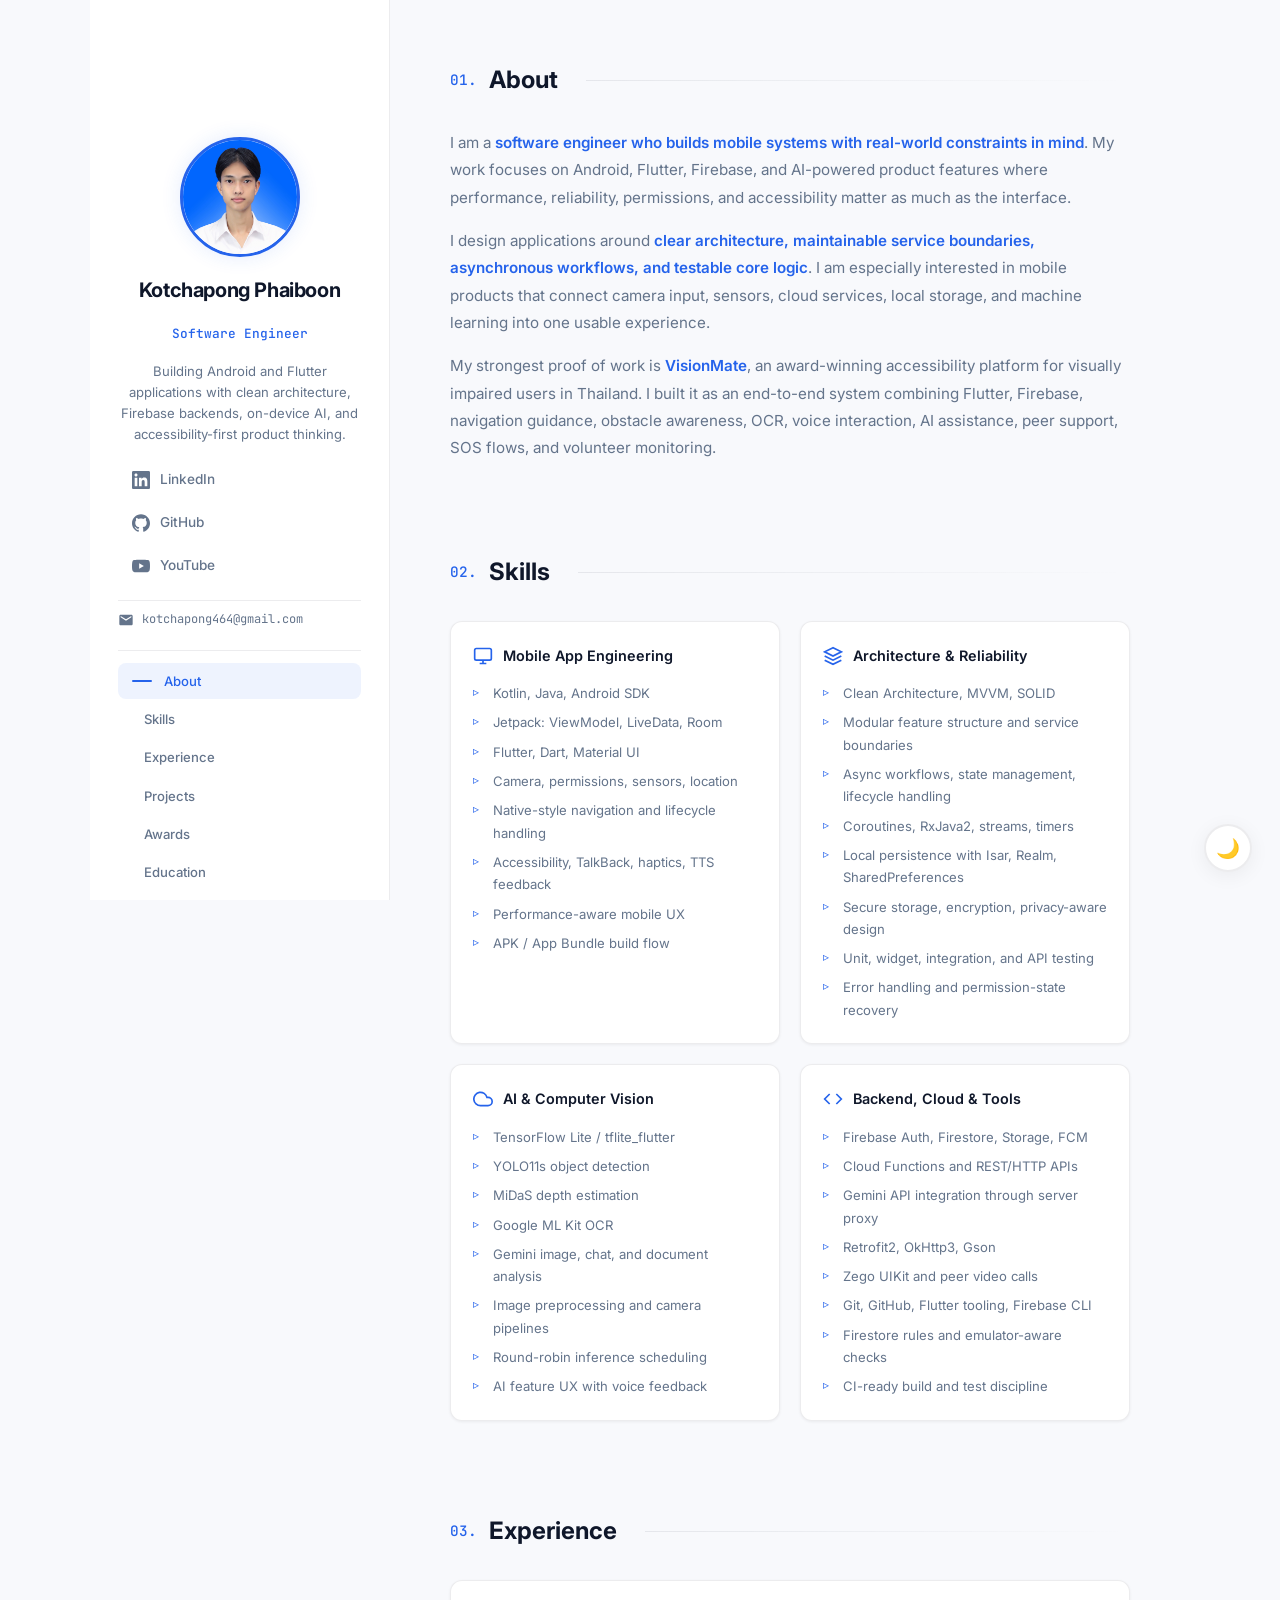
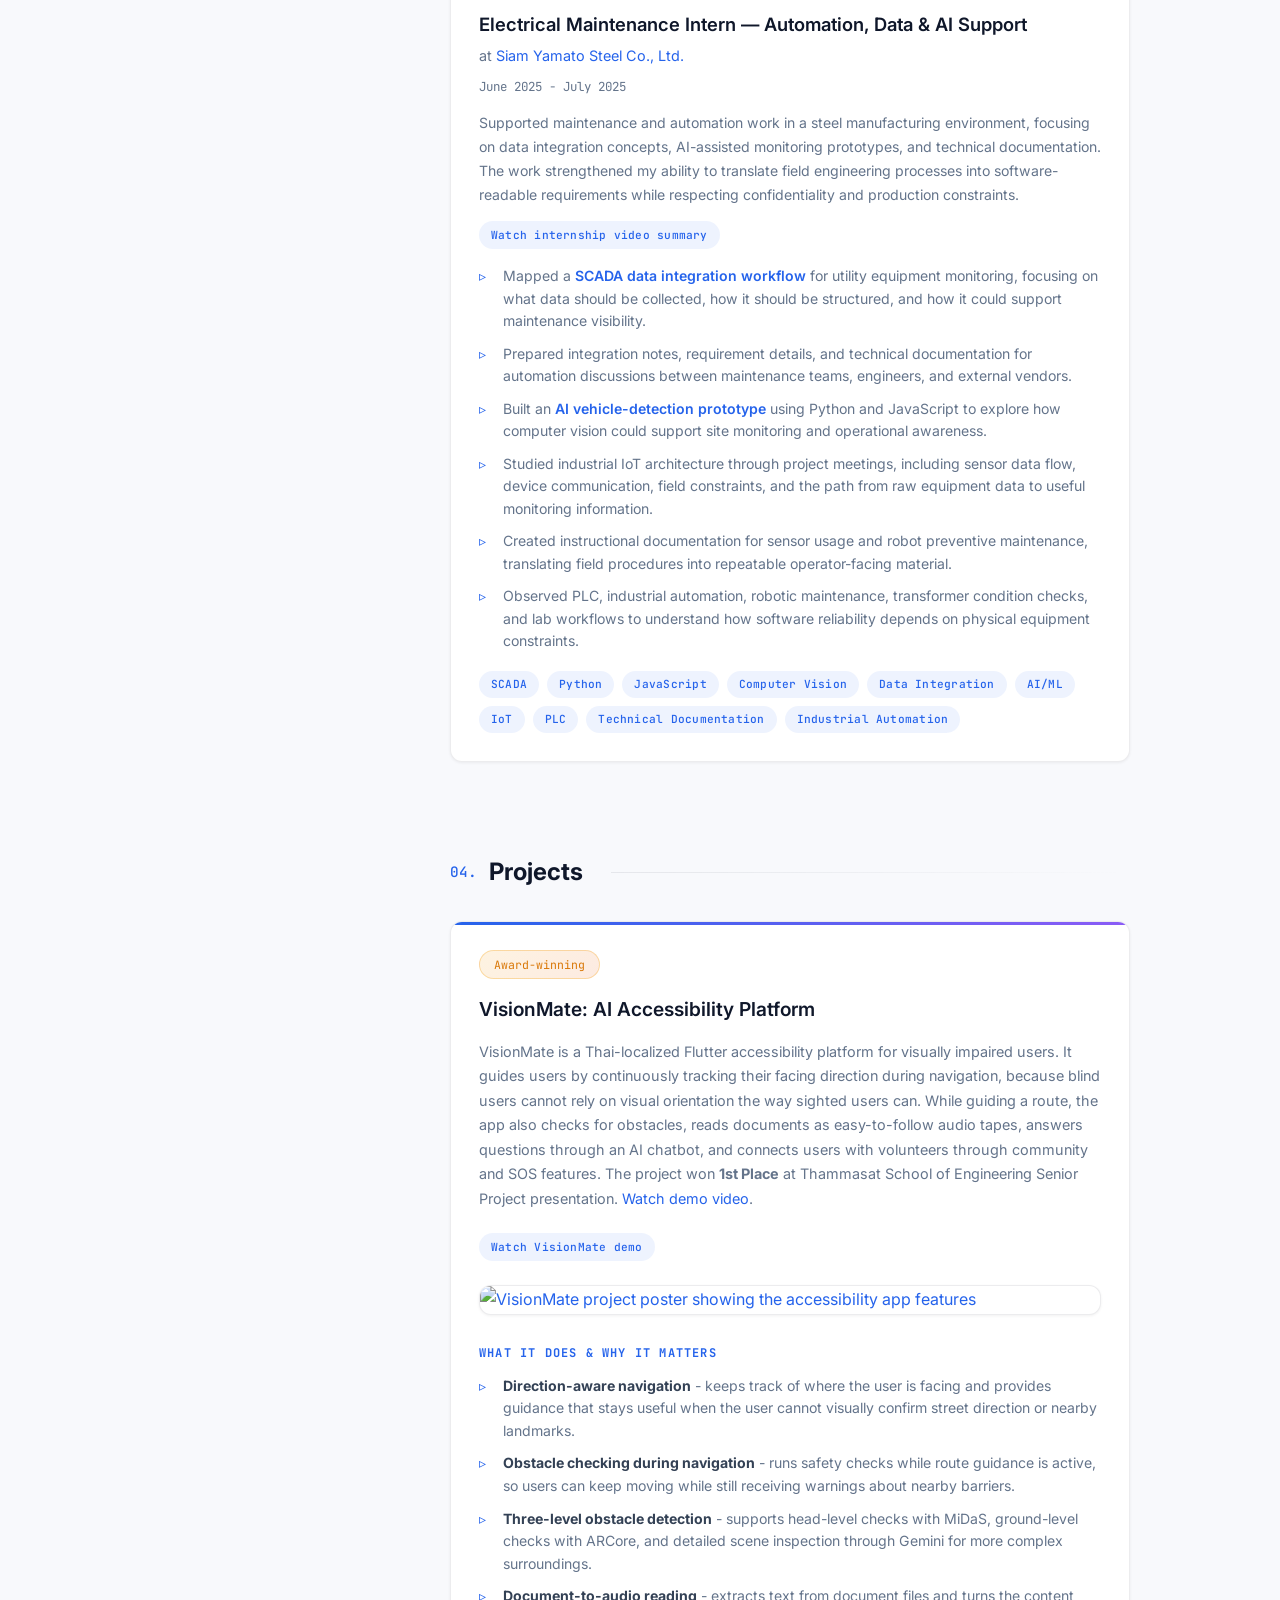
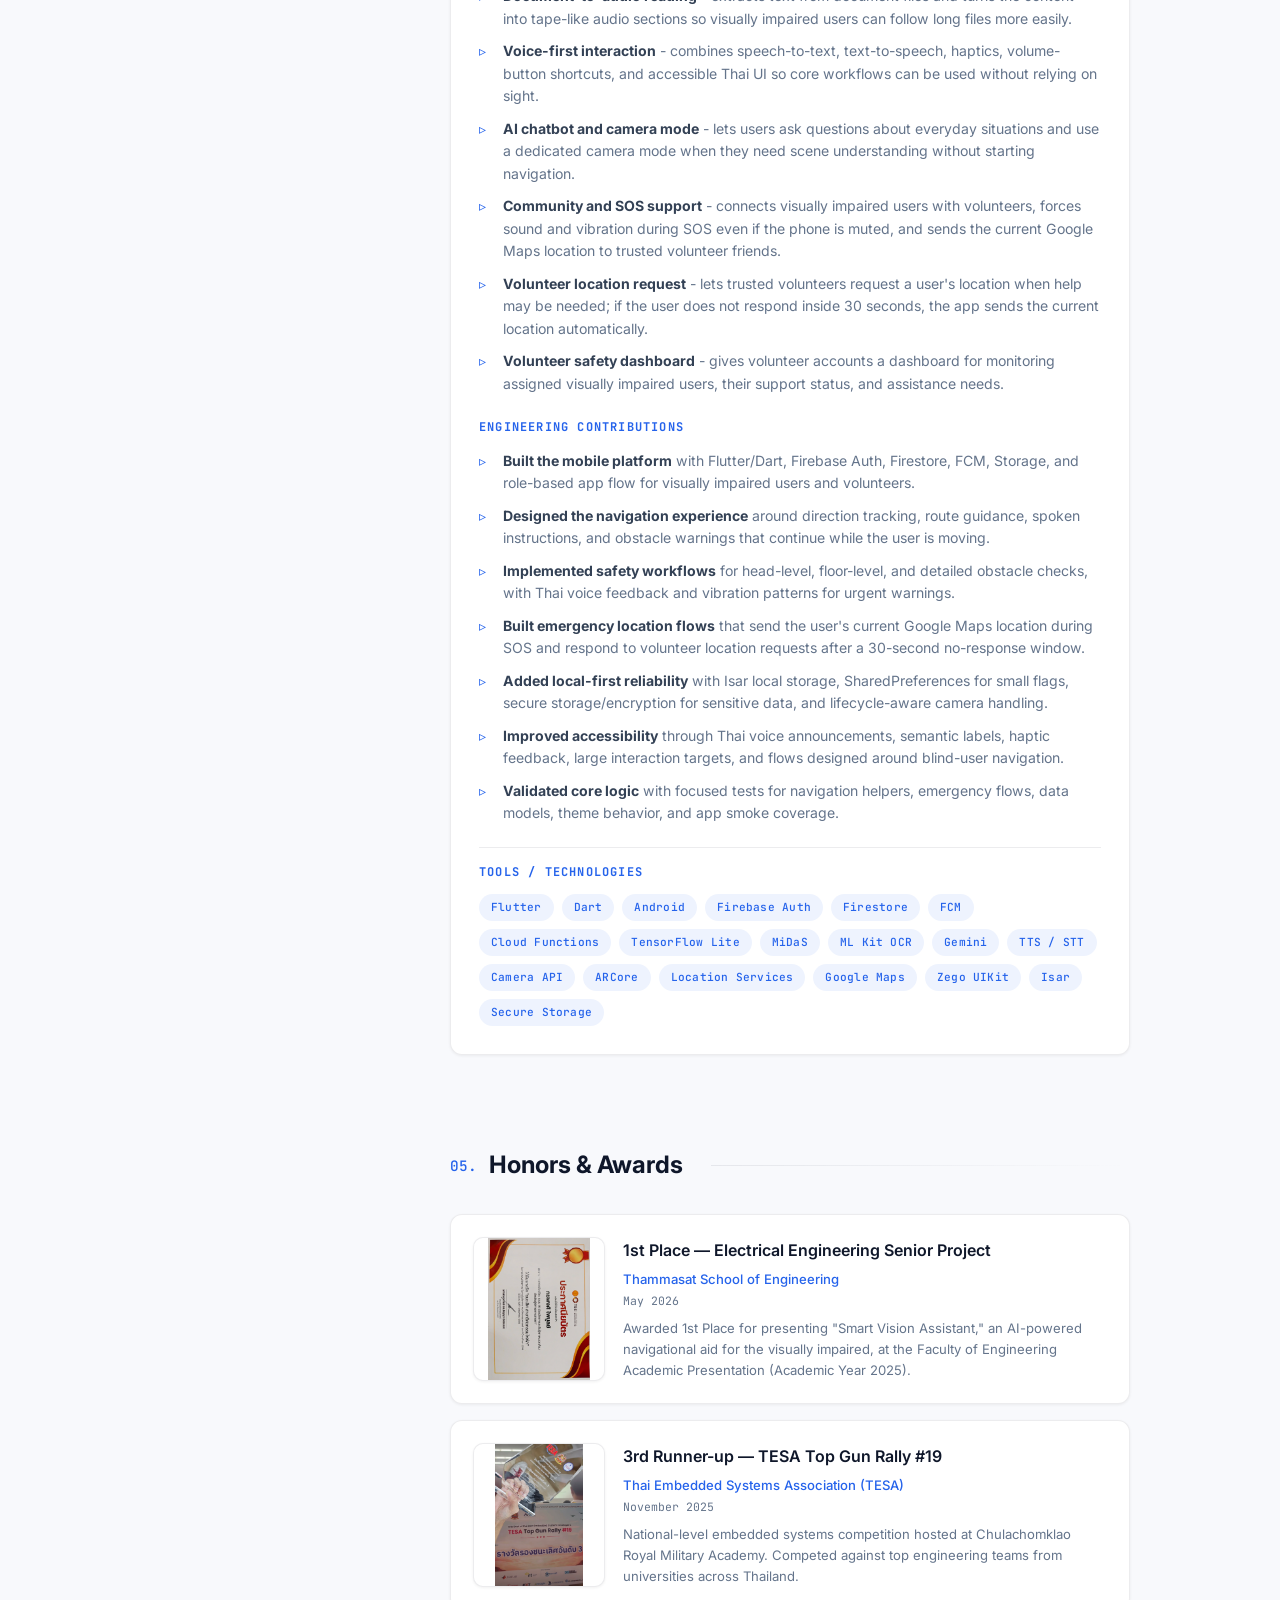
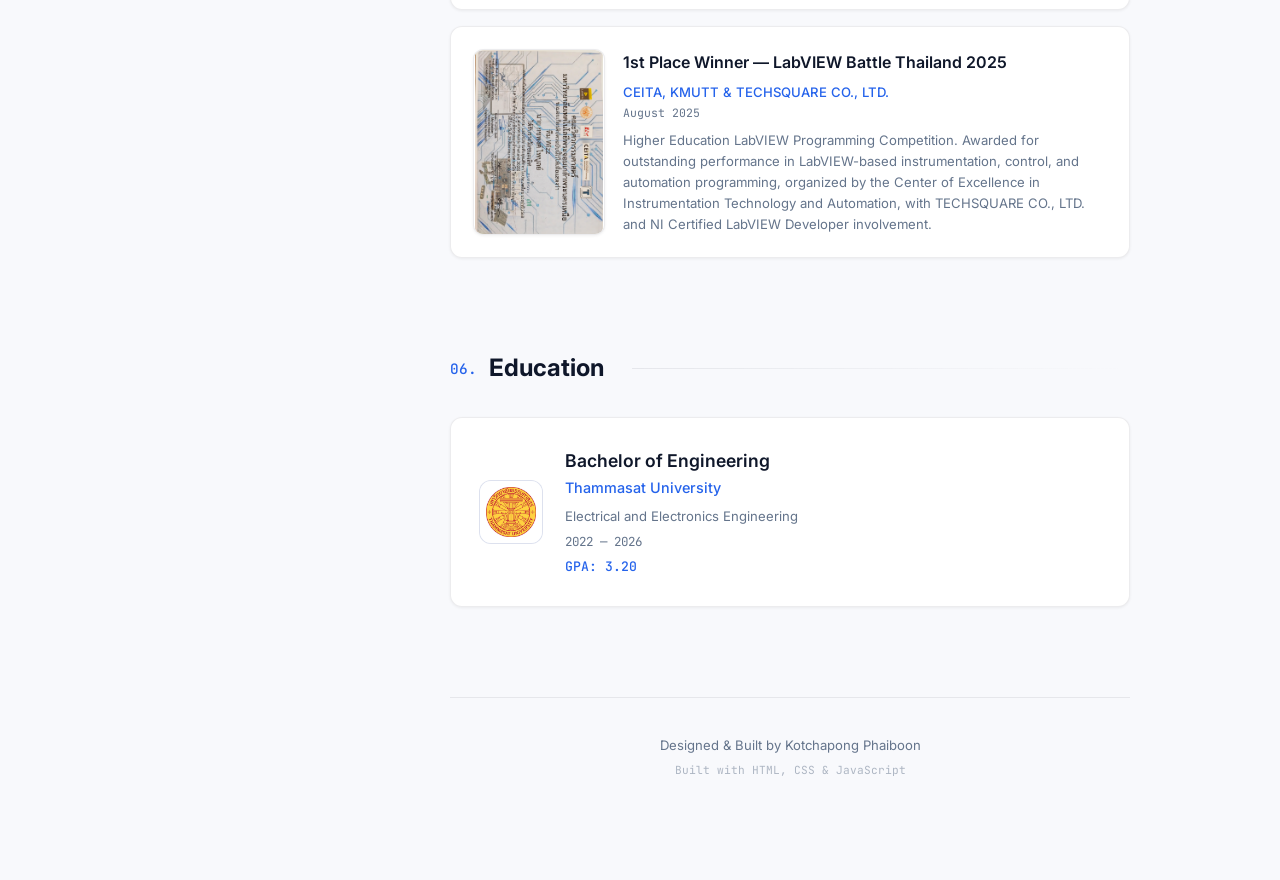
==== commit 5fc8297a: "Update VisionMate portfolio section" ====
--- a/index.html
+++ b/index.html
@@ -119,7 +119,7 @@
         <div class="about-content">
           <p>I am a <span class="highlight">software engineer who builds mobile systems with real-world constraints in mind</span>. My work focuses on Android, Flutter, Firebase, and AI-powered product features where performance, reliability, permissions, and accessibility matter as much as the interface.</p>
           <p>I design applications around <span class="highlight">clear architecture, maintainable service boundaries, asynchronous workflows, and testable core logic</span>. I am especially interested in mobile products that connect camera input, sensors, cloud services, local storage, and machine learning into one usable experience.</p>
-          <p>My strongest proof of work is <span class="highlight">VisionMate</span>, an award-winning accessibility platform for visually impaired users in Thailand. I built it as an end-to-end system combining Flutter, Firebase, on-device computer vision, OCR, voice interaction, AI assistance, peer support, and an ESP32 companion device.</p>
+          <p>My strongest proof of work is <span class="highlight">VisionMate</span>, an award-winning accessibility platform for visually impaired users in Thailand. I built it as an end-to-end system combining Flutter, Firebase, navigation guidance, obstacle awareness, OCR, voice interaction, AI assistance, peer support, SOS flows, and volunteer monitoring.</p>
         </div>
       </section>
 
@@ -258,17 +258,29 @@
               </svg>
             </a>
           </h3>
-          <p class="project-description">VisionMate is a Thai-localized Flutter accessibility platform for visually impaired users. It combines on-device computer vision, depth estimation, OCR, voice interaction, AI chat, peer assistance, and an ESP32 companion device so users can understand surroundings, read text, detect obstacles, and request human help from one mobile app. The project won <strong>1st Place</strong> at Thammasat School of Engineering Senior Project presentation. <a href="https://youtu.be/IBXbAliZxeI" target="_blank" rel="noopener">Watch demo video</a>.</p>
+          <p class="project-description">VisionMate is a Thai-localized Flutter accessibility platform for visually impaired users. It guides users by continuously tracking their facing direction during navigation, because blind users cannot rely on visual orientation the way sighted users can. While guiding a route, the app also checks for obstacles, reads documents as easy-to-follow audio tapes, answers questions through an AI chatbot, and connects users with volunteers through community and SOS features. The project won <strong>1st Place</strong> at Thammasat School of Engineering Senior Project presentation. <a href="https://youtu.be/IBXbAliZxeI" target="_blank" rel="noopener">Watch demo video</a>.</p>
+          <div class="exp-tags exp-links">
+            <a class="tag" href="https://youtu.be/IBXbAliZxeI" target="_blank" rel="noopener">Watch VisionMate demo</a>
+          </div>
+
+          <div class="project-media">
+            <a href="assets/projects/visionmate/poster.png" target="_blank" rel="noopener">
+              <img src="assets/projects/visionmate/poster.png" alt="VisionMate project poster showing the accessibility app features" loading="lazy" />
+            </a>
+          </div>
 
           <div class="project-features">
             <h4>What It Does & Why It Matters</h4>
             <ul>
-              <li><strong>Real-time safety camera</strong> - detects nearby obstacles and danger zones with YOLO11s object detection and MiDaS depth estimation, then announces warnings through Thai TTS.</li>
-              <li><strong>OCR and document reading</strong> - uses Google ML Kit text recognition and AI-assisted document analysis to help users read signs, labels, images, and files aloud.</li>
+              <li><strong>Direction-aware navigation</strong> - keeps track of where the user is facing and provides guidance that stays useful when the user cannot visually confirm street direction or nearby landmarks.</li>
+              <li><strong>Obstacle checking during navigation</strong> - runs safety checks while route guidance is active, so users can keep moving while still receiving warnings about nearby barriers.</li>
+              <li><strong>Three-level obstacle detection</strong> - supports head-level checks with MiDaS, ground-level checks with ARCore, and detailed scene inspection through Gemini for more complex surroundings.</li>
+              <li><strong>Document-to-audio reading</strong> - extracts text from document files and turns the content into tape-like audio sections so visually impaired users can follow long files more easily.</li>
               <li><strong>Voice-first interaction</strong> - combines speech-to-text, text-to-speech, haptics, volume-button shortcuts, and accessible Thai UI so core workflows can be used without relying on sight.</li>
-              <li><strong>AI assistant</strong> - routes Gemini requests through Firebase Cloud Functions to answer questions, analyze images, and keep paid API keys out of the client app.</li>
-              <li><strong>Peer assistance</strong> - supports community features, chat, push notifications, and Zego-based video calls so users can request help from volunteers.</li>
-              <li><strong>ESP32 companion device</strong> - integrates with an external camera board through UDP discovery, telemetry polling, wake-word events, and HTTP frame capture.</li>
+              <li><strong>AI chatbot and camera mode</strong> - lets users ask questions about everyday situations and use a dedicated camera mode when they need scene understanding without starting navigation.</li>
+              <li><strong>Community and SOS support</strong> - connects visually impaired users with volunteers, forces sound and vibration during SOS even if the phone is muted, and sends the current Google Maps location to trusted volunteer friends.</li>
+              <li><strong>Volunteer location request</strong> - lets trusted volunteers request a user's location when help may be needed; if the user does not respond inside 30 seconds, the app sends the current location automatically.</li>
+              <li><strong>Volunteer safety dashboard</strong> - gives volunteer accounts a dashboard for monitoring assigned visually impaired users, their support status, and assistance needs.</li>
             </ul>
           </div>
 
@@ -276,11 +288,12 @@
             <h4>Engineering Contributions</h4>
             <ul>
               <li><strong>Built the mobile platform</strong> with Flutter/Dart, Firebase Auth, Firestore, FCM, Storage, and role-based app flow for visually impaired users and volunteers.</li>
-              <li><strong>Designed the ML service layer</strong> around isolated services for object detection, depth estimation, OCR, AI requests, TTS, local storage, and IoT communication.</li>
-              <li><strong>Implemented a round-robin fusion pipeline</strong> that alternates YOLO11s and MiDaS inference every 500ms to reduce CPU spikes on mid-range Android devices.</li>
+              <li><strong>Designed the navigation experience</strong> around direction tracking, route guidance, spoken instructions, and obstacle warnings that continue while the user is moving.</li>
+              <li><strong>Implemented safety workflows</strong> for head-level, floor-level, and detailed obstacle checks, with Thai voice feedback and vibration patterns for urgent warnings.</li>
+              <li><strong>Built emergency location flows</strong> that send the user's current Google Maps location during SOS and respond to volunteer location requests after a 30-second no-response window.</li>
               <li><strong>Added local-first reliability</strong> with Isar local storage, SharedPreferences for small flags, secure storage/encryption for sensitive data, and lifecycle-aware camera handling.</li>
               <li><strong>Improved accessibility</strong> through Thai voice announcements, semantic labels, haptic feedback, large interaction targets, and flows designed around blind-user navigation.</li>
-              <li><strong>Validated core logic</strong> with focused tests for ML math, navigation helpers, IoT telemetry parsing, data models, theme behavior, and app smoke coverage.</li>
+              <li><strong>Validated core logic</strong> with focused tests for navigation helpers, emergency flows, data models, theme behavior, and app smoke coverage.</li>
             </ul>
           </div>
           
@@ -295,16 +308,16 @@
               <span class="tag">FCM</span>
               <span class="tag">Cloud Functions</span>
               <span class="tag">TensorFlow Lite</span>
-              <span class="tag">YOLO11s</span>
               <span class="tag">MiDaS</span>
               <span class="tag">ML Kit OCR</span>
               <span class="tag">Gemini</span>
               <span class="tag">TTS / STT</span>
               <span class="tag">Camera API</span>
-              <span class="tag">ARCore / ARKit</span>
+              <span class="tag">ARCore</span>
+              <span class="tag">Location Services</span>
+              <span class="tag">Google Maps</span>
               <span class="tag">Zego UIKit</span>
               <span class="tag">Isar</span>
-              <span class="tag">ESP32 IoT</span>
               <span class="tag">Secure Storage</span>
             </div>
           </div>
--- a/style.css
+++ b/style.css
@@ -733,6 +733,33 @@
   line-height: 1.7;
 }
 
+.project-media {
+  margin: 24px 0 28px;
+}
+
+.project-media a {
+  display: block;
+  border: 1px solid var(--border-color);
+  border-radius: 12px;
+  overflow: hidden;
+  background: #fff;
+  box-shadow: var(--shadow-sm);
+  padding: 0;
+  transition: transform var(--transition), border-color var(--transition), box-shadow var(--transition);
+}
+
+.project-media a:hover {
+  border-color: var(--accent);
+  transform: translateY(-3px);
+  box-shadow: var(--shadow-md);
+}
+
+.project-media img {
+  width: 100%;
+  height: auto;
+  display: block;
+}
+
 .project-features {
   margin-bottom: 22px;
 }
@@ -1050,7 +1077,7 @@
 
   .mobile-hero {
     display: block;
-    padding: 56px 24px 24px;
+    padding: 78px 20px 24px;
     text-align: center;
   }
 
@@ -1062,10 +1089,10 @@
   }
 
   .mobile-hero .profile-photo-wrapper {
-    width: 160px;
-    height: 160px;
-    min-width: 160px;
-    min-height: 160px;
+    width: clamp(128px, 38vw, 150px);
+    height: clamp(128px, 38vw, 150px);
+    min-width: 128px;
+    min-height: 128px;
   }
 
   .mobile-hero-links {
@@ -1094,6 +1121,22 @@
 
   .section {
     margin-bottom: 50px;
+  }
+
+  .project-card {
+    overflow: hidden;
+  }
+
+  .project-media {
+    width: 100%;
+    max-width: 100%;
+    margin: 20px 0 24px;
+  }
+
+  .project-media a,
+  .project-media img {
+    width: 100%;
+    max-width: 100%;
   }
 
   .skills-grid {
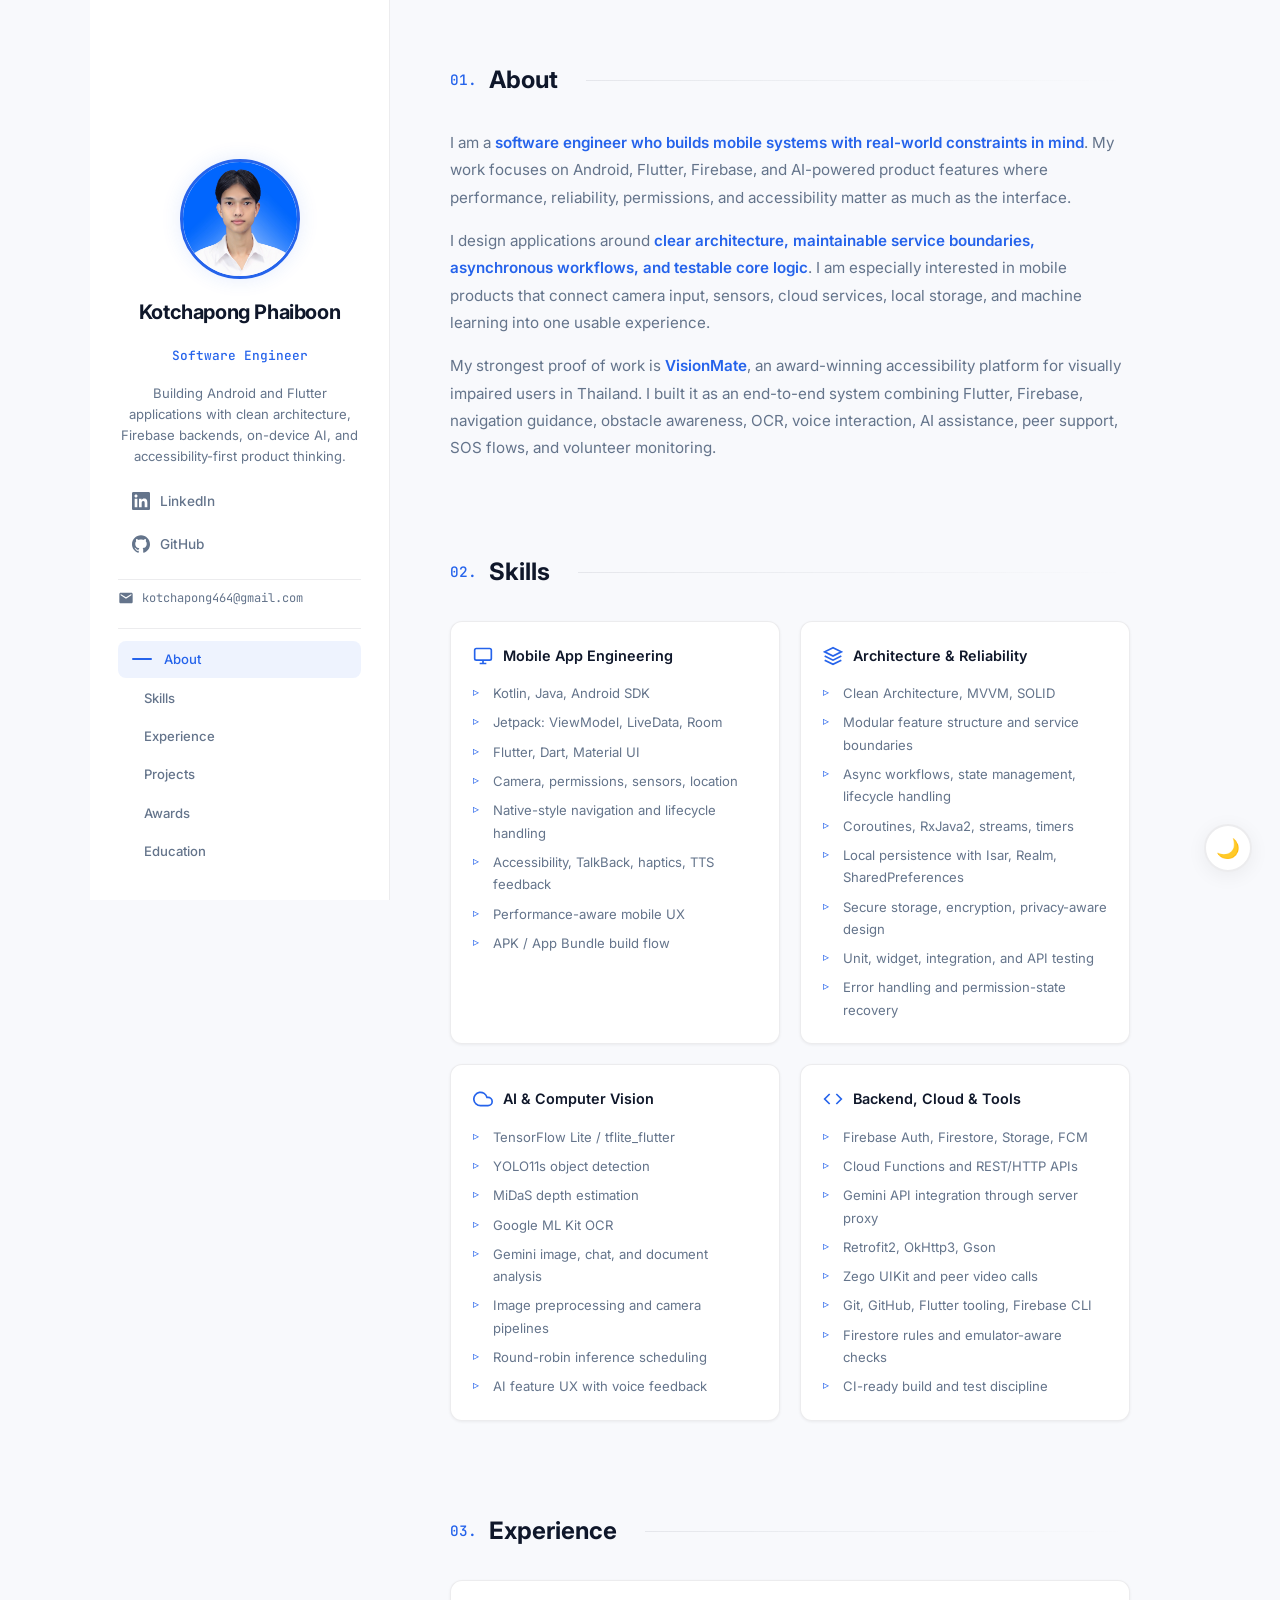
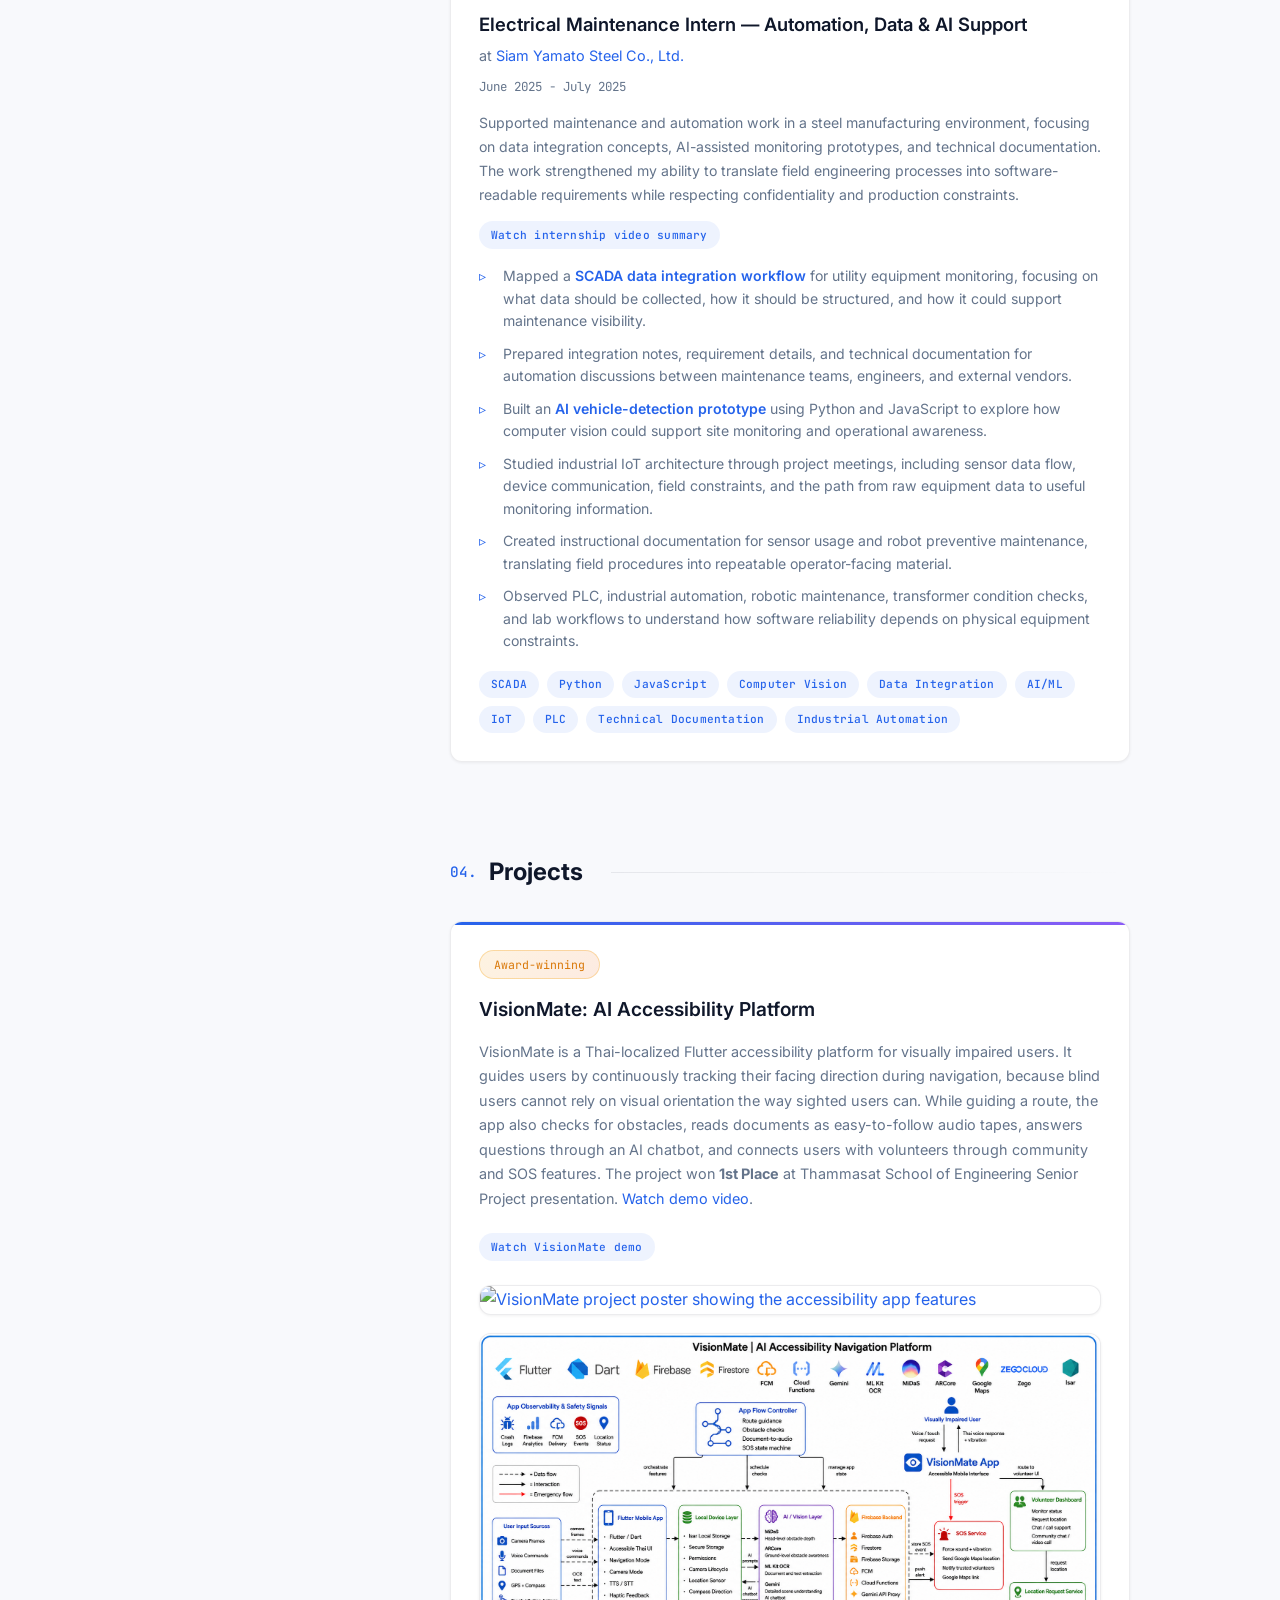
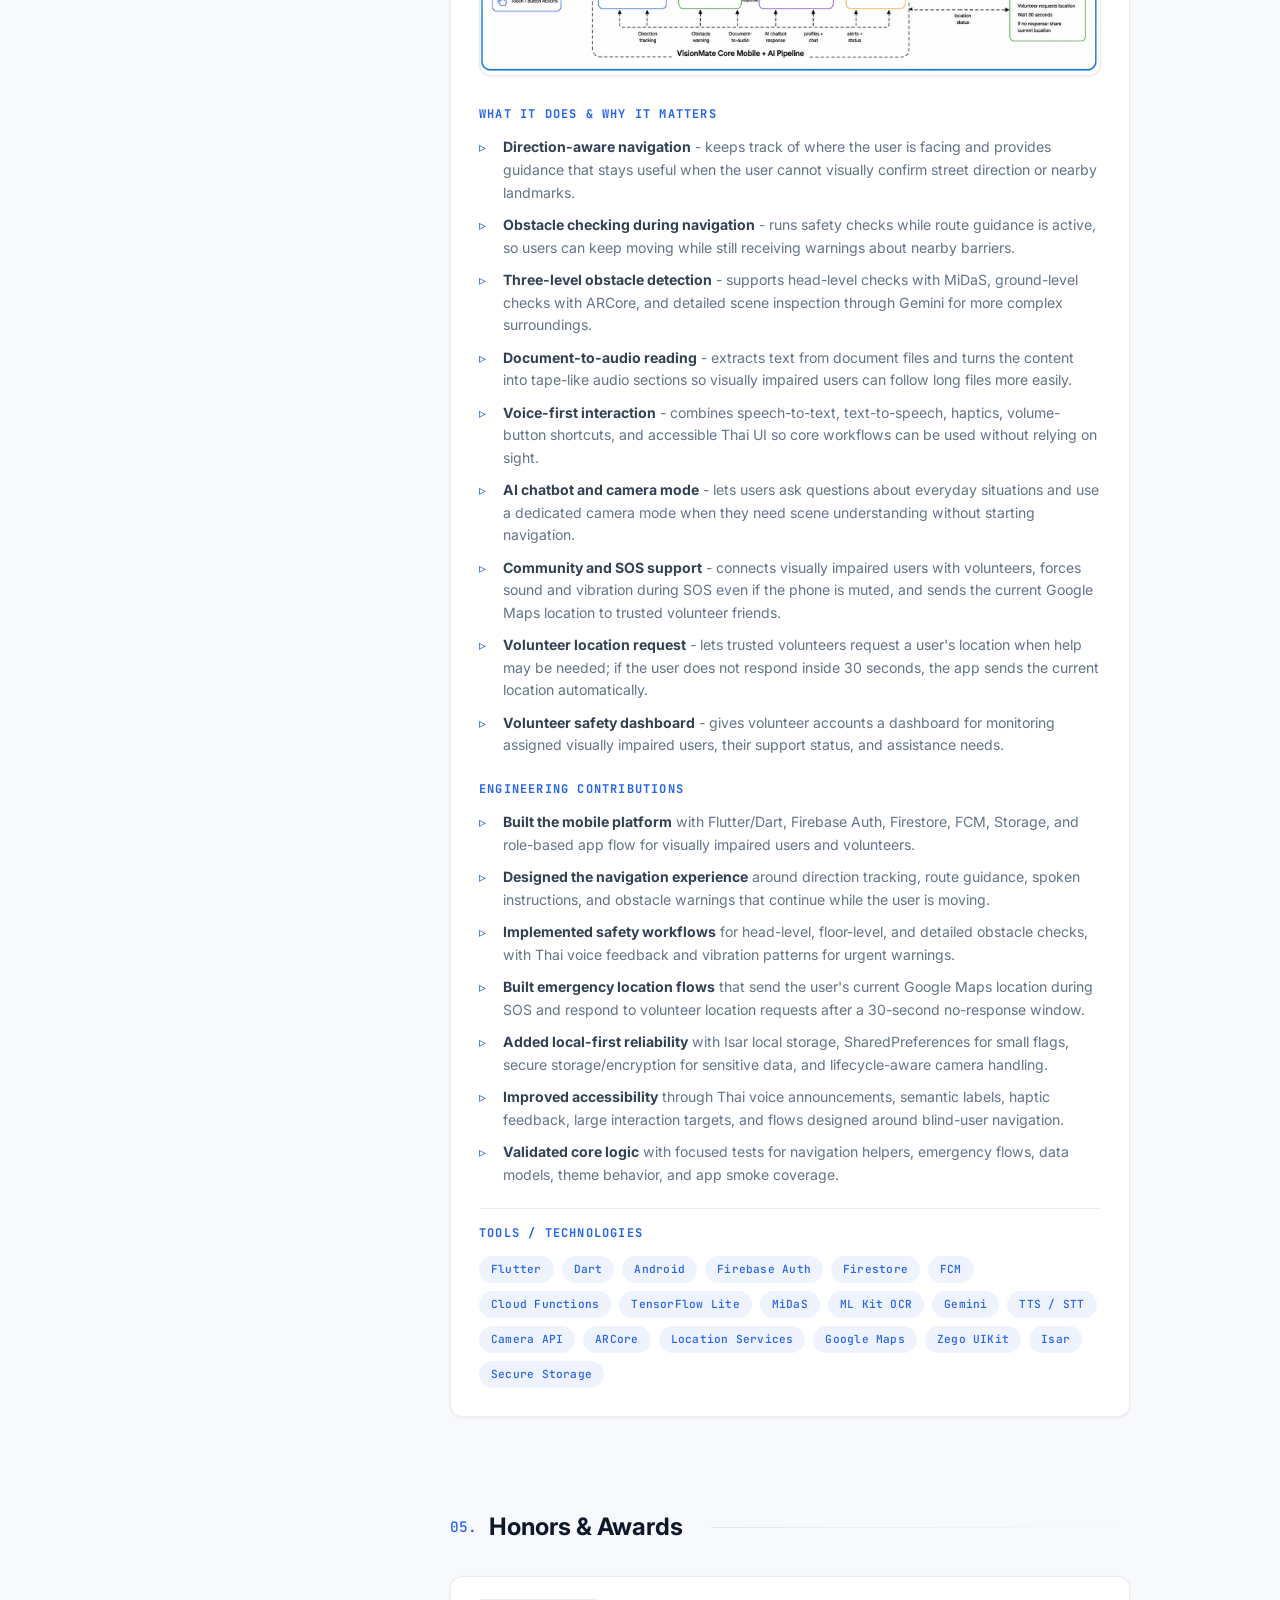
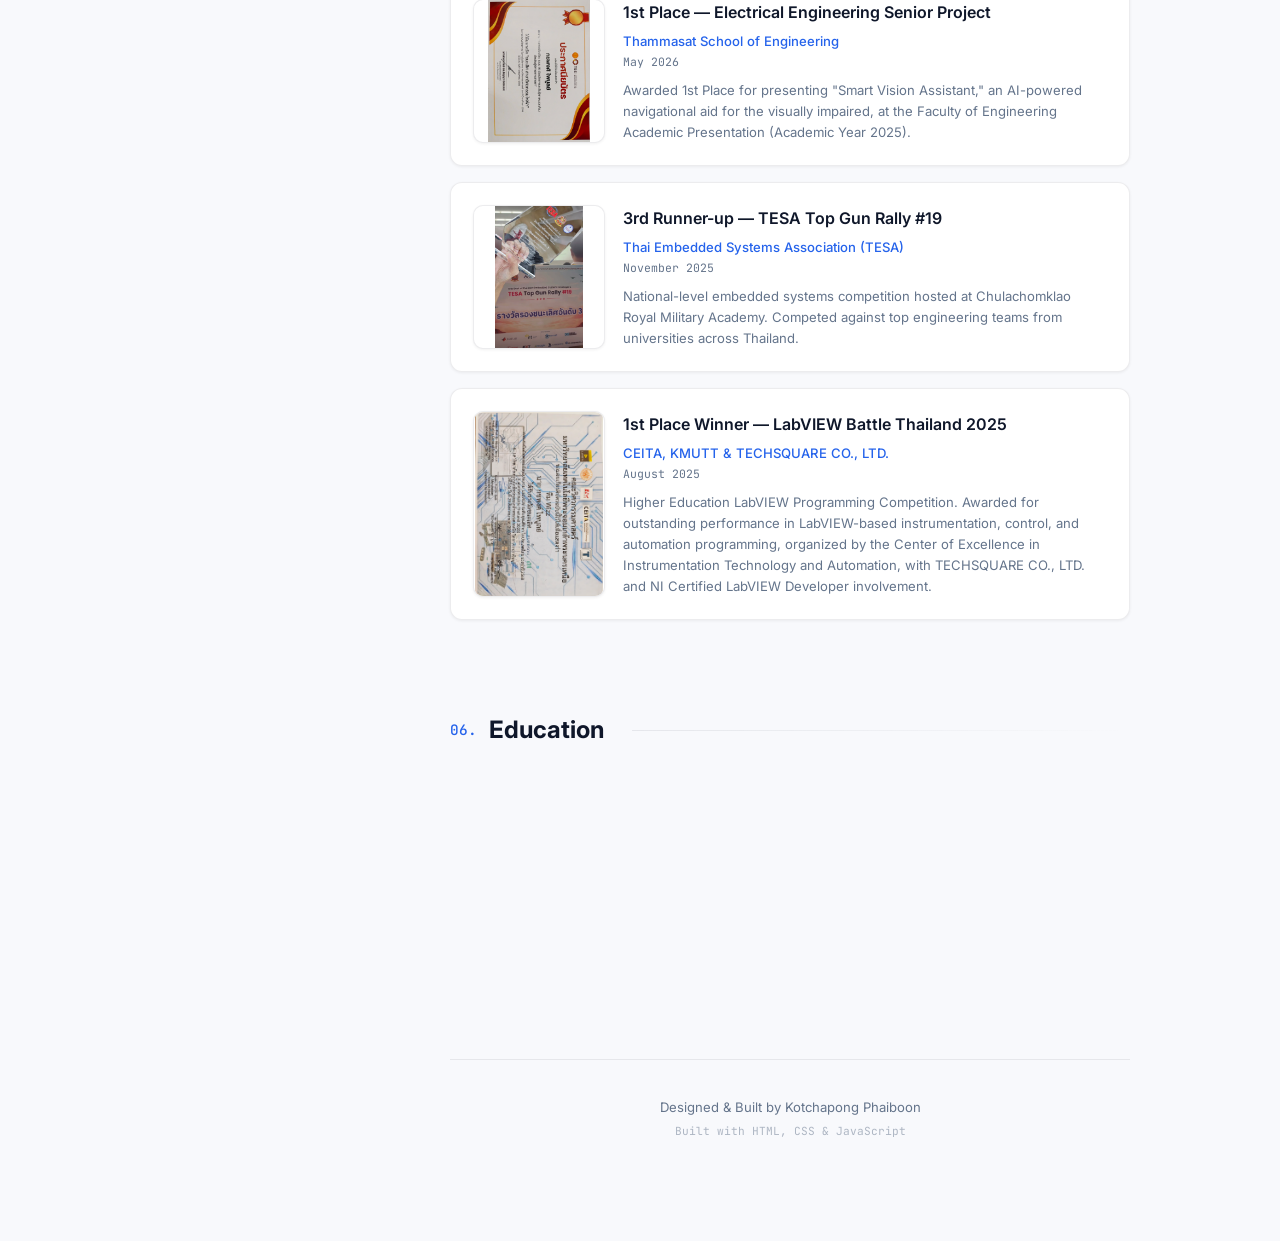
==== commit a34d64e0: "Update project media and social links" ====
--- a/index.html
+++ b/index.html
@@ -49,13 +49,6 @@
             </svg>
             GitHub
           </a>
-          <a href="https://www.youtube.com/@kotchapong" target="_blank" rel="noopener" class="sidebar-link">
-            <svg width="18" height="18" viewBox="0 0 24 24" fill="currentColor">
-              <path
-                d="M23.498 6.186a3.016 3.016 0 0 0-2.122-2.136C19.505 3.545 12 3.545 12 3.545s-7.505 0-9.377.505A3.017 3.017 0 0 0 .502 6.186C0 8.07 0 12 0 12s0 3.93.502 5.814a3.016 3.016 0 0 0 2.122 2.136c1.871.505 9.376.505 9.376.505s7.505 0 9.377-.505a3.015 3.015 0 0 0 2.122-2.136C24 15.93 24 12 24 12s0-3.93-.502-5.814zM9.545 15.568V8.432L15.818 12l-6.273 3.568z" />
-            </svg>
-            YouTube
-          </a>
         </div>
 
         <div class="sidebar-contact">
@@ -103,8 +96,6 @@
           <a href="https://www.linkedin.com/in/kotchapong-phaiboon/" target="_blank" rel="noopener">LinkedIn</a>
           <span>|</span>
           <a href="https://github.com/kimkotchapong" target="_blank" rel="noopener">GitHub</a>
-          <span>|</span>
-          <a href="https://www.youtube.com/@kotchapong" target="_blank" rel="noopener">YouTube</a>
         </div>
         <p class="mobile-hero-email">kotchapong464@gmail.com</p>
       </div>
@@ -266,6 +257,9 @@
           <div class="project-media">
             <a href="assets/projects/visionmate/poster.png" target="_blank" rel="noopener">
               <img src="assets/projects/visionmate/poster.png" alt="VisionMate project poster showing the accessibility app features" loading="lazy" />
+            </a>
+            <a href="assets/projects/visionmate/architecture.png" target="_blank" rel="noopener">
+              <img src="assets/projects/visionmate/architecture.png" alt="VisionMate architecture and data flow diagram" loading="lazy" />
             </a>
           </div>
 
--- a/style.css
+++ b/style.css
@@ -754,6 +754,10 @@
   box-shadow: var(--shadow-md);
 }
 
+.project-media a + a {
+  margin-top: 18px;
+}
+
 .project-media img {
   width: 100%;
   height: auto;
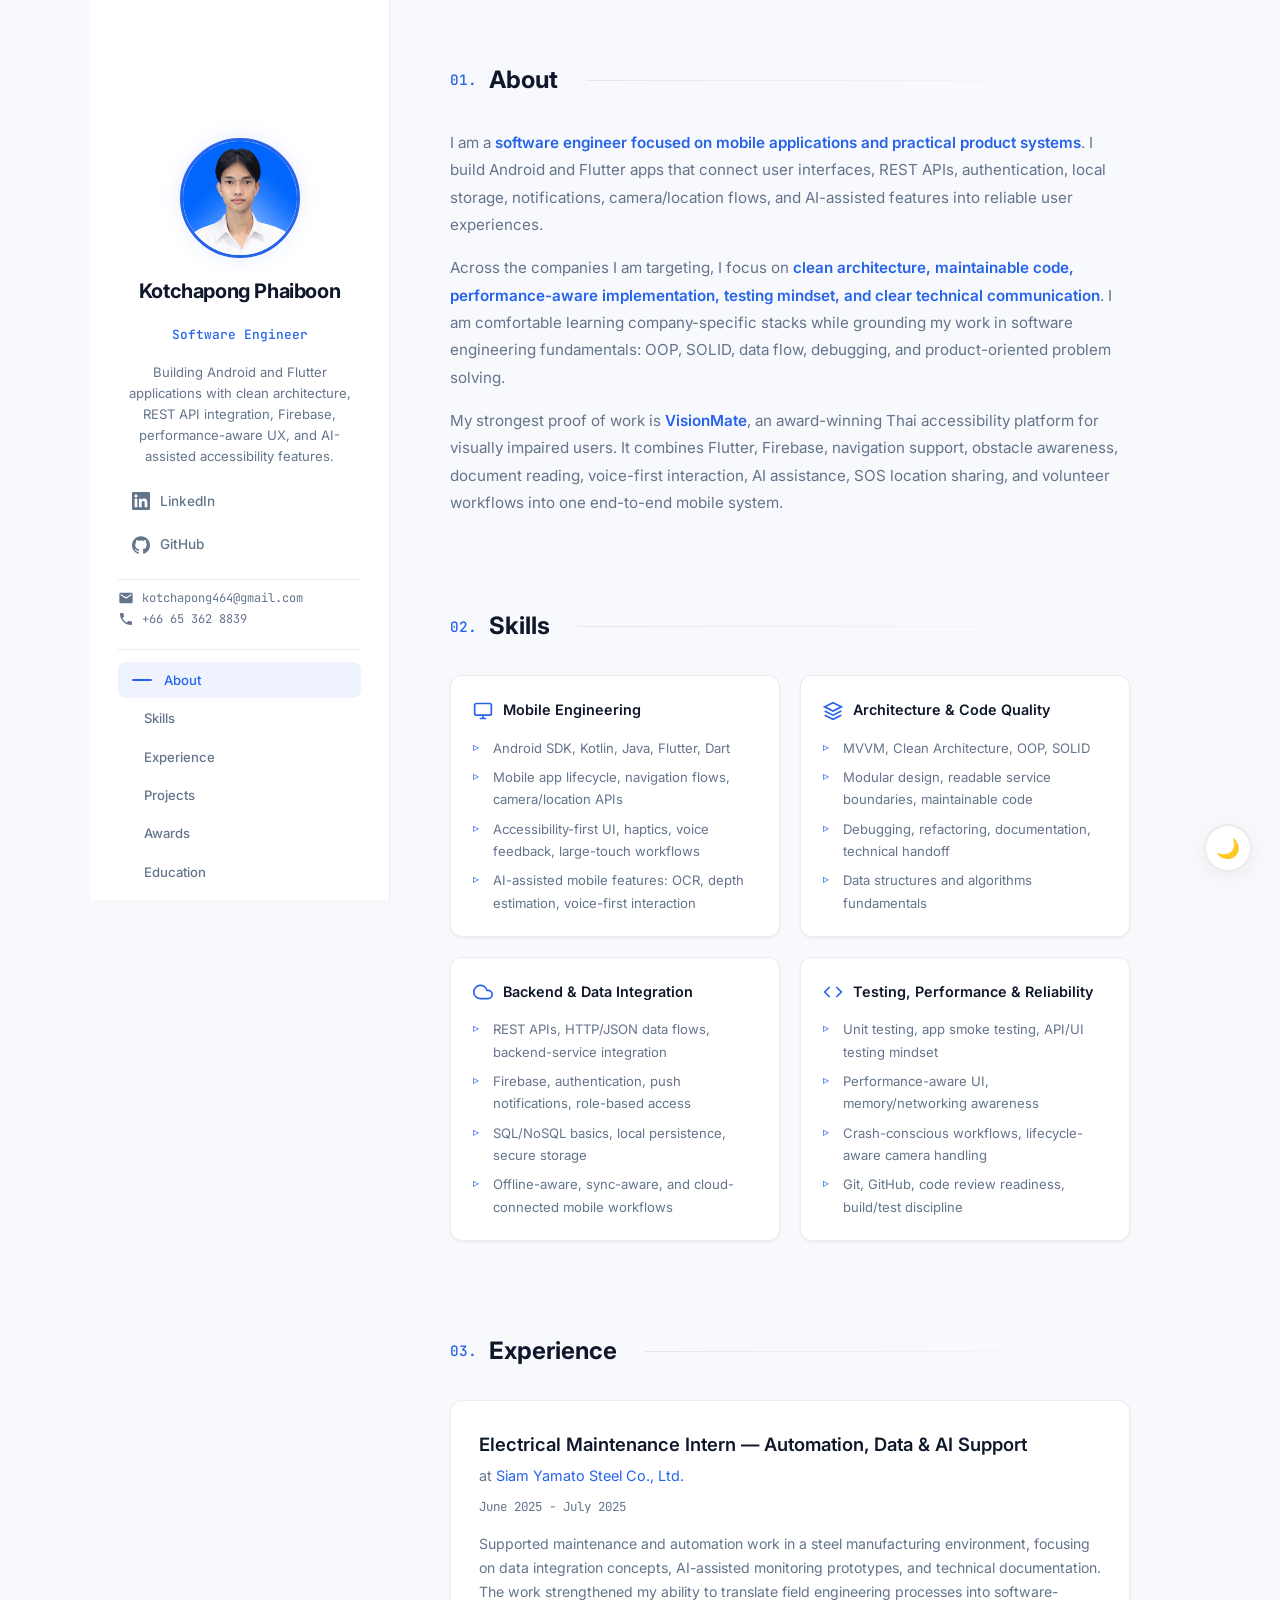
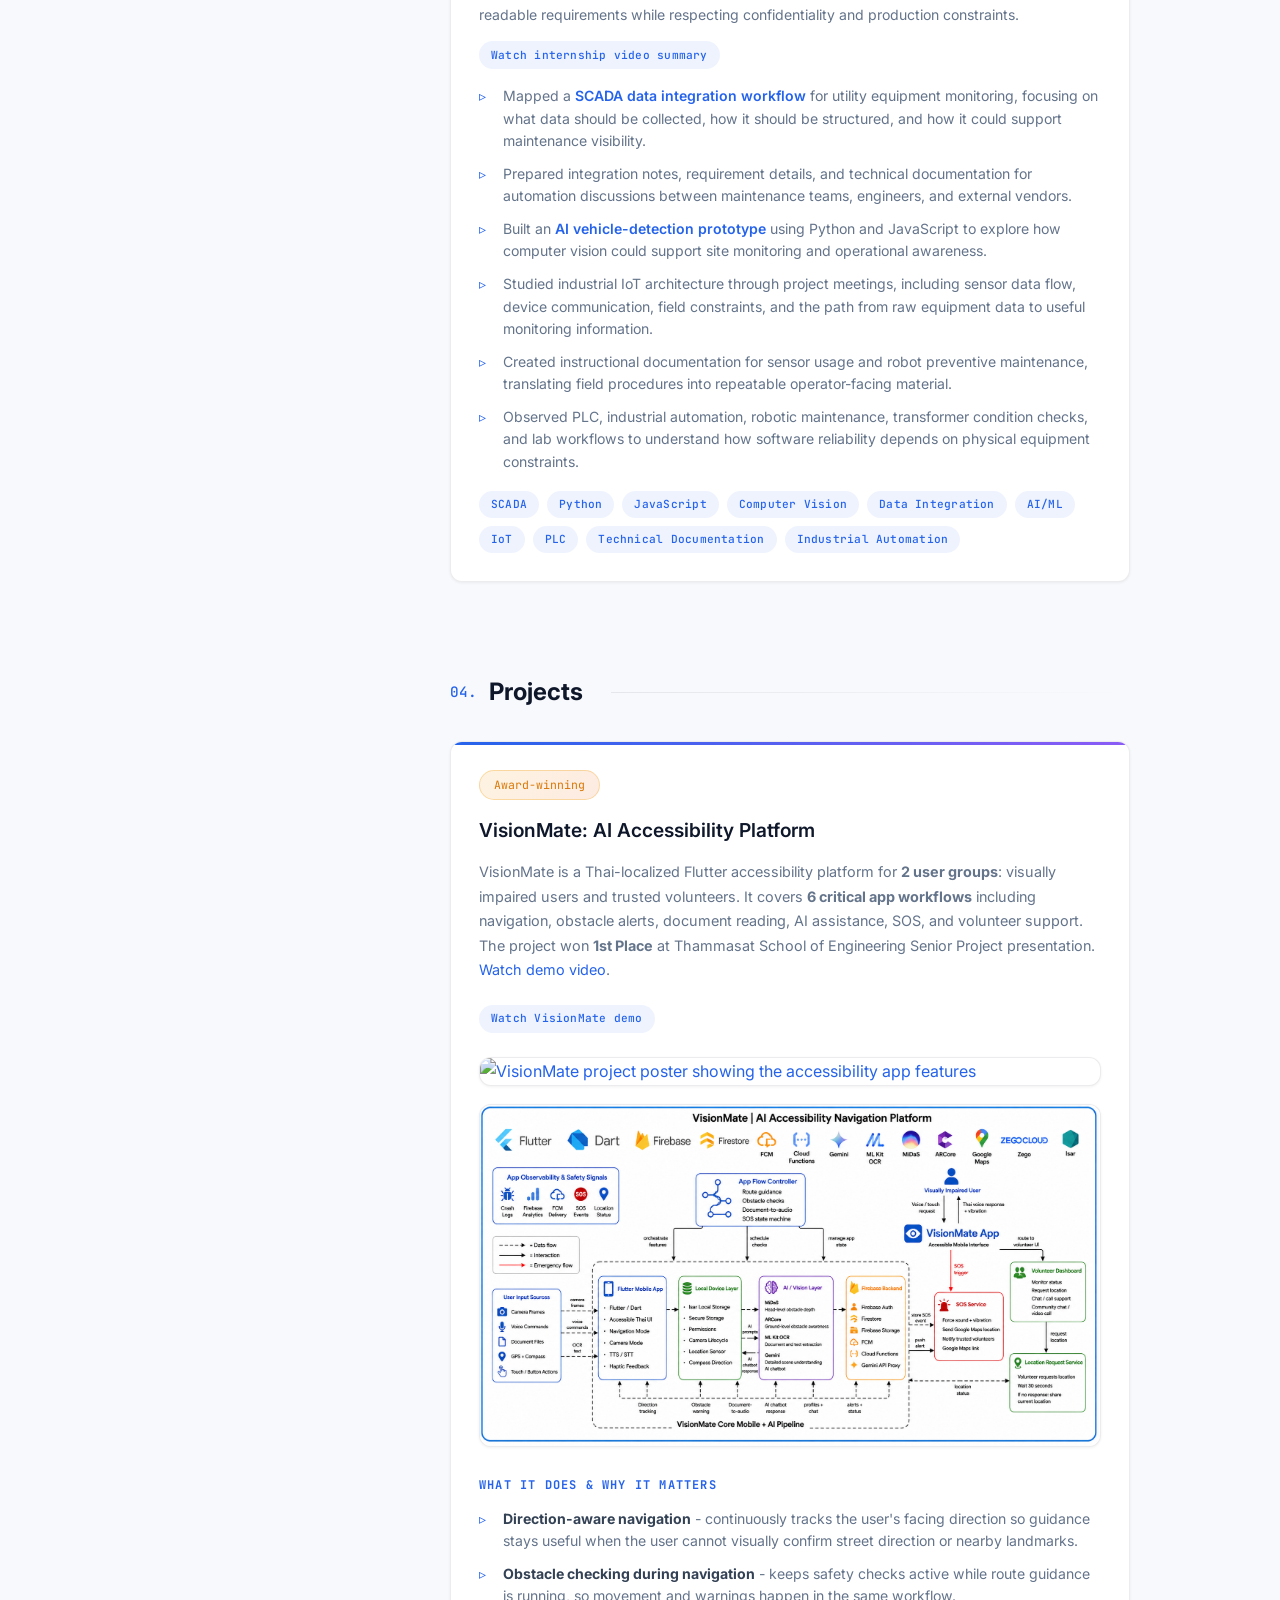
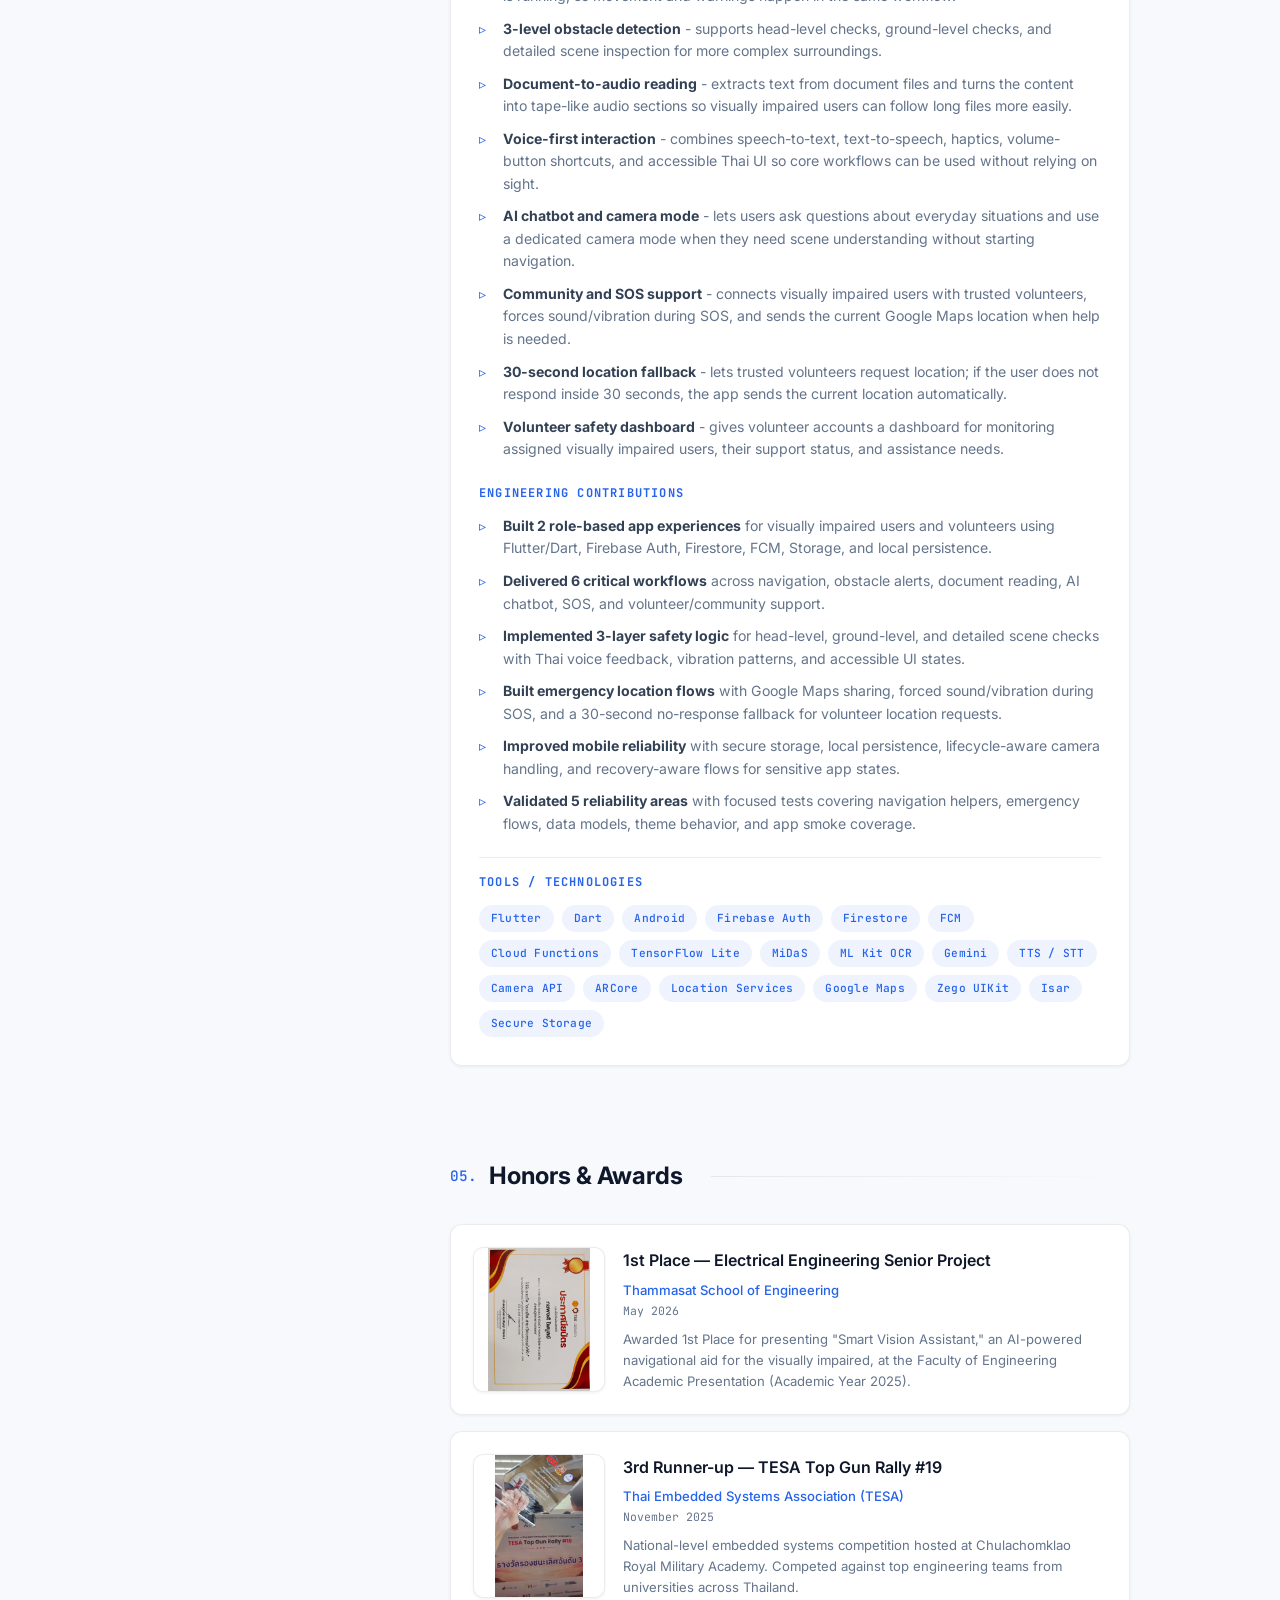
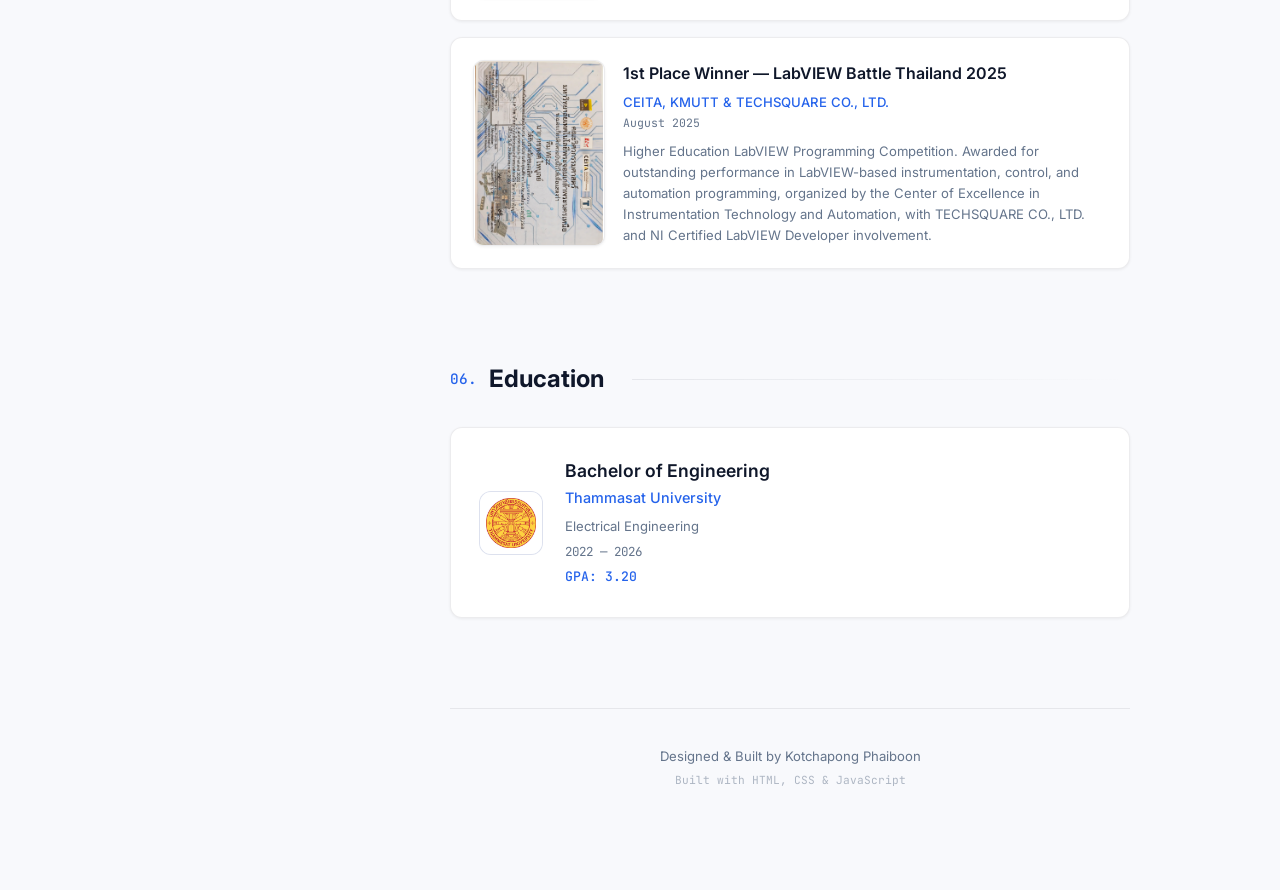
==== commit 6c15d7db: "Update software portfolio education and skills" ====
--- a/index.html
+++ b/index.html
@@ -6,10 +6,10 @@
   <meta name="viewport" content="width=device-width, initial-scale=1.0" />
   <title>Kotchapong Phaiboon | Software Engineer & Creator of VisionMate</title>
   <meta name="description"
-    content="Portfolio of Kotchapong Phaiboon — Software Engineer focused on Android, Flutter, mobile AI, Firebase, and accessible product engineering. Creator of VisionMate, an award-winning assistive app for visually impaired users." />
+    content="Portfolio of Kotchapong Phaiboon, a software engineer focused on Android, Flutter, REST API integration, mobile reliability, Firebase, and AI-assisted accessibility features. Creator of VisionMate, an award-winning assistive app for visually impaired users." />
   <meta property="og:title" content="Kotchapong Phaiboon | Software Engineer" />
   <meta property="og:description"
-    content="Software Engineer focused on Android, Flutter, mobile AI, Firebase, and accessible product engineering. Creator of VisionMate." />
+    content="Software Engineer focused on Android, Flutter, REST API integration, mobile reliability, Firebase, and AI-assisted accessibility features. Creator of VisionMate." />
   <meta property="og:type" content="website" />
   <link rel="preconnect" href="https://fonts.googleapis.com" />
   <link rel="preconnect" href="https://fonts.gstatic.com" crossorigin />
@@ -31,7 +31,7 @@
         </div>
         <h1 class="sidebar-name">Kotchapong Phaiboon</h1>
         <p class="sidebar-title">Software Engineer</p>
-        <p class="sidebar-bio">Building Android and Flutter applications with clean architecture, Firebase backends, on-device AI, and accessibility-first product thinking.</p>
+        <p class="sidebar-bio">Building Android and Flutter applications with clean architecture, REST API integration, Firebase, performance-aware UX, and AI-assisted accessibility features.</p>
 
         <div class="sidebar-links">
           <a href="https://www.linkedin.com/in/kotchapong-phaiboon/" target="_blank" rel="noopener"
@@ -59,6 +59,13 @@
             </svg>
             kotchapong464@gmail.com
           </a>
+          <a href="tel:+66653628839" class="email-link">
+            <svg width="16" height="16" viewBox="0 0 24 24" fill="currentColor">
+              <path
+                d="M6.62 10.79c1.44 2.83 3.76 5.15 6.59 6.59l2.2-2.2c.27-.27.67-.36 1.02-.24 1.12.37 2.33.57 3.57.57.55 0 1 .45 1 1V20c0 .55-.45 1-1 1C10.61 21 3 13.39 3 4c0-.55.45-1 1-1h3.5c.55 0 1 .45 1 1 0 1.24.2 2.45.57 3.57.11.35.03.74-.25 1.02l-2.2 2.2z" />
+            </svg>
+            +66 65 362 8839
+          </a>
         </div>
 
         <nav class="sidebar-nav">
@@ -91,13 +98,14 @@
         </div>
         <h1 class="sidebar-name">Kotchapong Phaiboon</h1>
         <p class="sidebar-title">Software Engineer</p>
-        <p class="sidebar-bio">Building Android and Flutter applications with clean architecture, Firebase backends, on-device AI, and accessibility-first product thinking.</p>
+        <p class="sidebar-bio">Building Android and Flutter applications with clean architecture, REST API integration, Firebase, performance-aware UX, and AI-assisted accessibility features.</p>
         <div class="mobile-hero-links">
           <a href="https://www.linkedin.com/in/kotchapong-phaiboon/" target="_blank" rel="noopener">LinkedIn</a>
           <span>|</span>
           <a href="https://github.com/kimkotchapong" target="_blank" rel="noopener">GitHub</a>
         </div>
         <p class="mobile-hero-email">kotchapong464@gmail.com</p>
+        <p class="mobile-hero-email">+66 65 362 8839</p>
       </div>
     </section>
 
@@ -108,9 +116,9 @@
       <section id="about" class="section">
         <h2 class="section-heading"><span class="heading-number">01.</span> About</h2>
         <div class="about-content">
-          <p>I am a <span class="highlight">software engineer who builds mobile systems with real-world constraints in mind</span>. My work focuses on Android, Flutter, Firebase, and AI-powered product features where performance, reliability, permissions, and accessibility matter as much as the interface.</p>
-          <p>I design applications around <span class="highlight">clear architecture, maintainable service boundaries, asynchronous workflows, and testable core logic</span>. I am especially interested in mobile products that connect camera input, sensors, cloud services, local storage, and machine learning into one usable experience.</p>
-          <p>My strongest proof of work is <span class="highlight">VisionMate</span>, an award-winning accessibility platform for visually impaired users in Thailand. I built it as an end-to-end system combining Flutter, Firebase, navigation guidance, obstacle awareness, OCR, voice interaction, AI assistance, peer support, SOS flows, and volunteer monitoring.</p>
+          <p>I am a <span class="highlight">software engineer focused on mobile applications and practical product systems</span>. I build Android and Flutter apps that connect user interfaces, REST APIs, authentication, local storage, notifications, camera/location flows, and AI-assisted features into reliable user experiences.</p>
+          <p>Across the companies I am targeting, I focus on <span class="highlight">clean architecture, maintainable code, performance-aware implementation, testing mindset, and clear technical communication</span>. I am comfortable learning company-specific stacks while grounding my work in software engineering fundamentals: OOP, SOLID, data flow, debugging, and product-oriented problem solving.</p>
+          <p>My strongest proof of work is <span class="highlight">VisionMate</span>, an award-winning Thai accessibility platform for visually impaired users. It combines Flutter, Firebase, navigation support, obstacle awareness, document reading, voice-first interaction, AI assistance, SOS location sharing, and volunteer workflows into one end-to-end mobile system.</p>
         </div>
       </section>
 
@@ -124,17 +132,13 @@
                 <rect x="2" y="3" width="20" height="14" rx="2" />
                 <path d="M8 21h8M12 17v4" />
               </svg>
-              Mobile App Engineering
+              Mobile Engineering
             </h3>
             <ul class="skill-list">
-              <li>Kotlin, Java, Android SDK</li>
-              <li>Jetpack: ViewModel, LiveData, Room</li>
-              <li>Flutter, Dart, Material UI</li>
-              <li>Camera, permissions, sensors, location</li>
-              <li>Native-style navigation and lifecycle handling</li>
-              <li>Accessibility, TalkBack, haptics, TTS feedback</li>
-              <li>Performance-aware mobile UX</li>
-              <li>APK / App Bundle build flow</li>
+              <li>Android SDK, Kotlin, Java, Flutter, Dart</li>
+              <li>Mobile app lifecycle, navigation flows, camera/location APIs</li>
+              <li>Accessibility-first UI, haptics, voice feedback, large-touch workflows</li>
+              <li>AI-assisted mobile features: OCR, depth estimation, voice-first interaction</li>
             </ul>
           </div>
           <div class="skill-category">
@@ -142,17 +146,13 @@
               <svg width="20" height="20" viewBox="0 0 24 24" fill="none" stroke="currentColor" stroke-width="2">
                 <path d="M12 2L2 7l10 5 10-5-10-5zM2 17l10 5 10-5M2 12l10 5 10-5" />
               </svg>
-              Architecture & Reliability
+              Architecture & Code Quality
             </h3>
             <ul class="skill-list">
-              <li>Clean Architecture, MVVM, SOLID</li>
-              <li>Modular feature structure and service boundaries</li>
-              <li>Async workflows, state management, lifecycle handling</li>
-              <li>Coroutines, RxJava2, streams, timers</li>
-              <li>Local persistence with Isar, Realm, SharedPreferences</li>
-              <li>Secure storage, encryption, privacy-aware design</li>
-              <li>Unit, widget, integration, and API testing</li>
-              <li>Error handling and permission-state recovery</li>
+              <li>MVVM, Clean Architecture, OOP, SOLID</li>
+              <li>Modular design, readable service boundaries, maintainable code</li>
+              <li>Debugging, refactoring, documentation, technical handoff</li>
+              <li>Data structures and algorithms fundamentals</li>
             </ul>
           </div>
           <div class="skill-category">
@@ -160,17 +160,13 @@
               <svg width="20" height="20" viewBox="0 0 24 24" fill="none" stroke="currentColor" stroke-width="2">
                 <path d="M18 10h-1.26A8 8 0 1 0 9 20h9a5 5 0 0 0 0-10z" />
               </svg>
-              AI & Computer Vision
+              Backend & Data Integration
             </h3>
             <ul class="skill-list">
-              <li>TensorFlow Lite / tflite_flutter</li>
-              <li>YOLO11s object detection</li>
-              <li>MiDaS depth estimation</li>
-              <li>Google ML Kit OCR</li>
-              <li>Gemini image, chat, and document analysis</li>
-              <li>Image preprocessing and camera pipelines</li>
-              <li>Round-robin inference scheduling</li>
-              <li>AI feature UX with voice feedback</li>
+              <li>REST APIs, HTTP/JSON data flows, backend-service integration</li>
+              <li>Firebase, authentication, push notifications, role-based access</li>
+              <li>SQL/NoSQL basics, local persistence, secure storage</li>
+              <li>Offline-aware, sync-aware, and cloud-connected mobile workflows</li>
             </ul>
           </div>
           <div class="skill-category">
@@ -179,17 +175,13 @@
                 <polyline points="16 18 22 12 16 6" />
                 <polyline points="8 6 2 12 8 18" />
               </svg>
-              Backend, Cloud & Tools
+              Testing, Performance & Reliability
             </h3>
             <ul class="skill-list">
-              <li>Firebase Auth, Firestore, Storage, FCM</li>
-              <li>Cloud Functions and REST/HTTP APIs</li>
-              <li>Gemini API integration through server proxy</li>
-              <li>Retrofit2, OkHttp3, Gson</li>
-              <li>Zego UIKit and peer video calls</li>
-              <li>Git, GitHub, Flutter tooling, Firebase CLI</li>
-              <li>Firestore rules and emulator-aware checks</li>
-              <li>CI-ready build and test discipline</li>
+              <li>Unit testing, app smoke testing, API/UI testing mindset</li>
+              <li>Performance-aware UI, memory/networking awareness</li>
+              <li>Crash-conscious workflows, lifecycle-aware camera handling</li>
+              <li>Git, GitHub, code review readiness, build/test discipline</li>
             </ul>
           </div>
         </div>
@@ -249,7 +241,7 @@
               </svg>
             </a>
           </h3>
-          <p class="project-description">VisionMate is a Thai-localized Flutter accessibility platform for visually impaired users. It guides users by continuously tracking their facing direction during navigation, because blind users cannot rely on visual orientation the way sighted users can. While guiding a route, the app also checks for obstacles, reads documents as easy-to-follow audio tapes, answers questions through an AI chatbot, and connects users with volunteers through community and SOS features. The project won <strong>1st Place</strong> at Thammasat School of Engineering Senior Project presentation. <a href="https://youtu.be/IBXbAliZxeI" target="_blank" rel="noopener">Watch demo video</a>.</p>
+          <p class="project-description">VisionMate is a Thai-localized Flutter accessibility platform for <strong>2 user groups</strong>: visually impaired users and trusted volunteers. It covers <strong>6 critical app workflows</strong> including navigation, obstacle alerts, document reading, AI assistance, SOS, and volunteer support. The project won <strong>1st Place</strong> at Thammasat School of Engineering Senior Project presentation. <a href="https://youtu.be/IBXbAliZxeI" target="_blank" rel="noopener">Watch demo video</a>.</p>
           <div class="exp-tags exp-links">
             <a class="tag" href="https://youtu.be/IBXbAliZxeI" target="_blank" rel="noopener">Watch VisionMate demo</a>
           </div>
@@ -266,14 +258,14 @@
           <div class="project-features">
             <h4>What It Does & Why It Matters</h4>
             <ul>
-              <li><strong>Direction-aware navigation</strong> - keeps track of where the user is facing and provides guidance that stays useful when the user cannot visually confirm street direction or nearby landmarks.</li>
-              <li><strong>Obstacle checking during navigation</strong> - runs safety checks while route guidance is active, so users can keep moving while still receiving warnings about nearby barriers.</li>
-              <li><strong>Three-level obstacle detection</strong> - supports head-level checks with MiDaS, ground-level checks with ARCore, and detailed scene inspection through Gemini for more complex surroundings.</li>
+              <li><strong>Direction-aware navigation</strong> - continuously tracks the user's facing direction so guidance stays useful when the user cannot visually confirm street direction or nearby landmarks.</li>
+              <li><strong>Obstacle checking during navigation</strong> - keeps safety checks active while route guidance is running, so movement and warnings happen in the same workflow.</li>
+              <li><strong>3-level obstacle detection</strong> - supports head-level checks, ground-level checks, and detailed scene inspection for more complex surroundings.</li>
               <li><strong>Document-to-audio reading</strong> - extracts text from document files and turns the content into tape-like audio sections so visually impaired users can follow long files more easily.</li>
               <li><strong>Voice-first interaction</strong> - combines speech-to-text, text-to-speech, haptics, volume-button shortcuts, and accessible Thai UI so core workflows can be used without relying on sight.</li>
               <li><strong>AI chatbot and camera mode</strong> - lets users ask questions about everyday situations and use a dedicated camera mode when they need scene understanding without starting navigation.</li>
-              <li><strong>Community and SOS support</strong> - connects visually impaired users with volunteers, forces sound and vibration during SOS even if the phone is muted, and sends the current Google Maps location to trusted volunteer friends.</li>
-              <li><strong>Volunteer location request</strong> - lets trusted volunteers request a user's location when help may be needed; if the user does not respond inside 30 seconds, the app sends the current location automatically.</li>
+              <li><strong>Community and SOS support</strong> - connects visually impaired users with trusted volunteers, forces sound/vibration during SOS, and sends the current Google Maps location when help is needed.</li>
+              <li><strong>30-second location fallback</strong> - lets trusted volunteers request location; if the user does not respond inside 30 seconds, the app sends the current location automatically.</li>
               <li><strong>Volunteer safety dashboard</strong> - gives volunteer accounts a dashboard for monitoring assigned visually impaired users, their support status, and assistance needs.</li>
             </ul>
           </div>
@@ -281,13 +273,12 @@
           <div class="project-features">
             <h4>Engineering Contributions</h4>
             <ul>
-              <li><strong>Built the mobile platform</strong> with Flutter/Dart, Firebase Auth, Firestore, FCM, Storage, and role-based app flow for visually impaired users and volunteers.</li>
-              <li><strong>Designed the navigation experience</strong> around direction tracking, route guidance, spoken instructions, and obstacle warnings that continue while the user is moving.</li>
-              <li><strong>Implemented safety workflows</strong> for head-level, floor-level, and detailed obstacle checks, with Thai voice feedback and vibration patterns for urgent warnings.</li>
-              <li><strong>Built emergency location flows</strong> that send the user's current Google Maps location during SOS and respond to volunteer location requests after a 30-second no-response window.</li>
-              <li><strong>Added local-first reliability</strong> with Isar local storage, SharedPreferences for small flags, secure storage/encryption for sensitive data, and lifecycle-aware camera handling.</li>
-              <li><strong>Improved accessibility</strong> through Thai voice announcements, semantic labels, haptic feedback, large interaction targets, and flows designed around blind-user navigation.</li>
-              <li><strong>Validated core logic</strong> with focused tests for navigation helpers, emergency flows, data models, theme behavior, and app smoke coverage.</li>
+              <li><strong>Built 2 role-based app experiences</strong> for visually impaired users and volunteers using Flutter/Dart, Firebase Auth, Firestore, FCM, Storage, and local persistence.</li>
+              <li><strong>Delivered 6 critical workflows</strong> across navigation, obstacle alerts, document reading, AI chatbot, SOS, and volunteer/community support.</li>
+              <li><strong>Implemented 3-layer safety logic</strong> for head-level, ground-level, and detailed scene checks with Thai voice feedback, vibration patterns, and accessible UI states.</li>
+              <li><strong>Built emergency location flows</strong> with Google Maps sharing, forced sound/vibration during SOS, and a 30-second no-response fallback for volunteer location requests.</li>
+              <li><strong>Improved mobile reliability</strong> with secure storage, local persistence, lifecycle-aware camera handling, and recovery-aware flows for sensitive app states.</li>
+              <li><strong>Validated 5 reliability areas</strong> with focused tests covering navigation helpers, emergency flows, data models, theme behavior, and app smoke coverage.</li>
             </ul>
           </div>
           
@@ -378,7 +369,7 @@
           <div class="edu-content">
             <h3 class="edu-degree">Bachelor of Engineering</h3>
             <p class="edu-school">Thammasat University</p>
-            <p class="edu-major">Electrical and Electronics Engineering</p>
+            <p class="edu-major">Electrical Engineering</p>
             <p class="edu-date">2022 — 2026</p>
             <p class="edu-gpa">GPA: 3.20</p>
           </div>
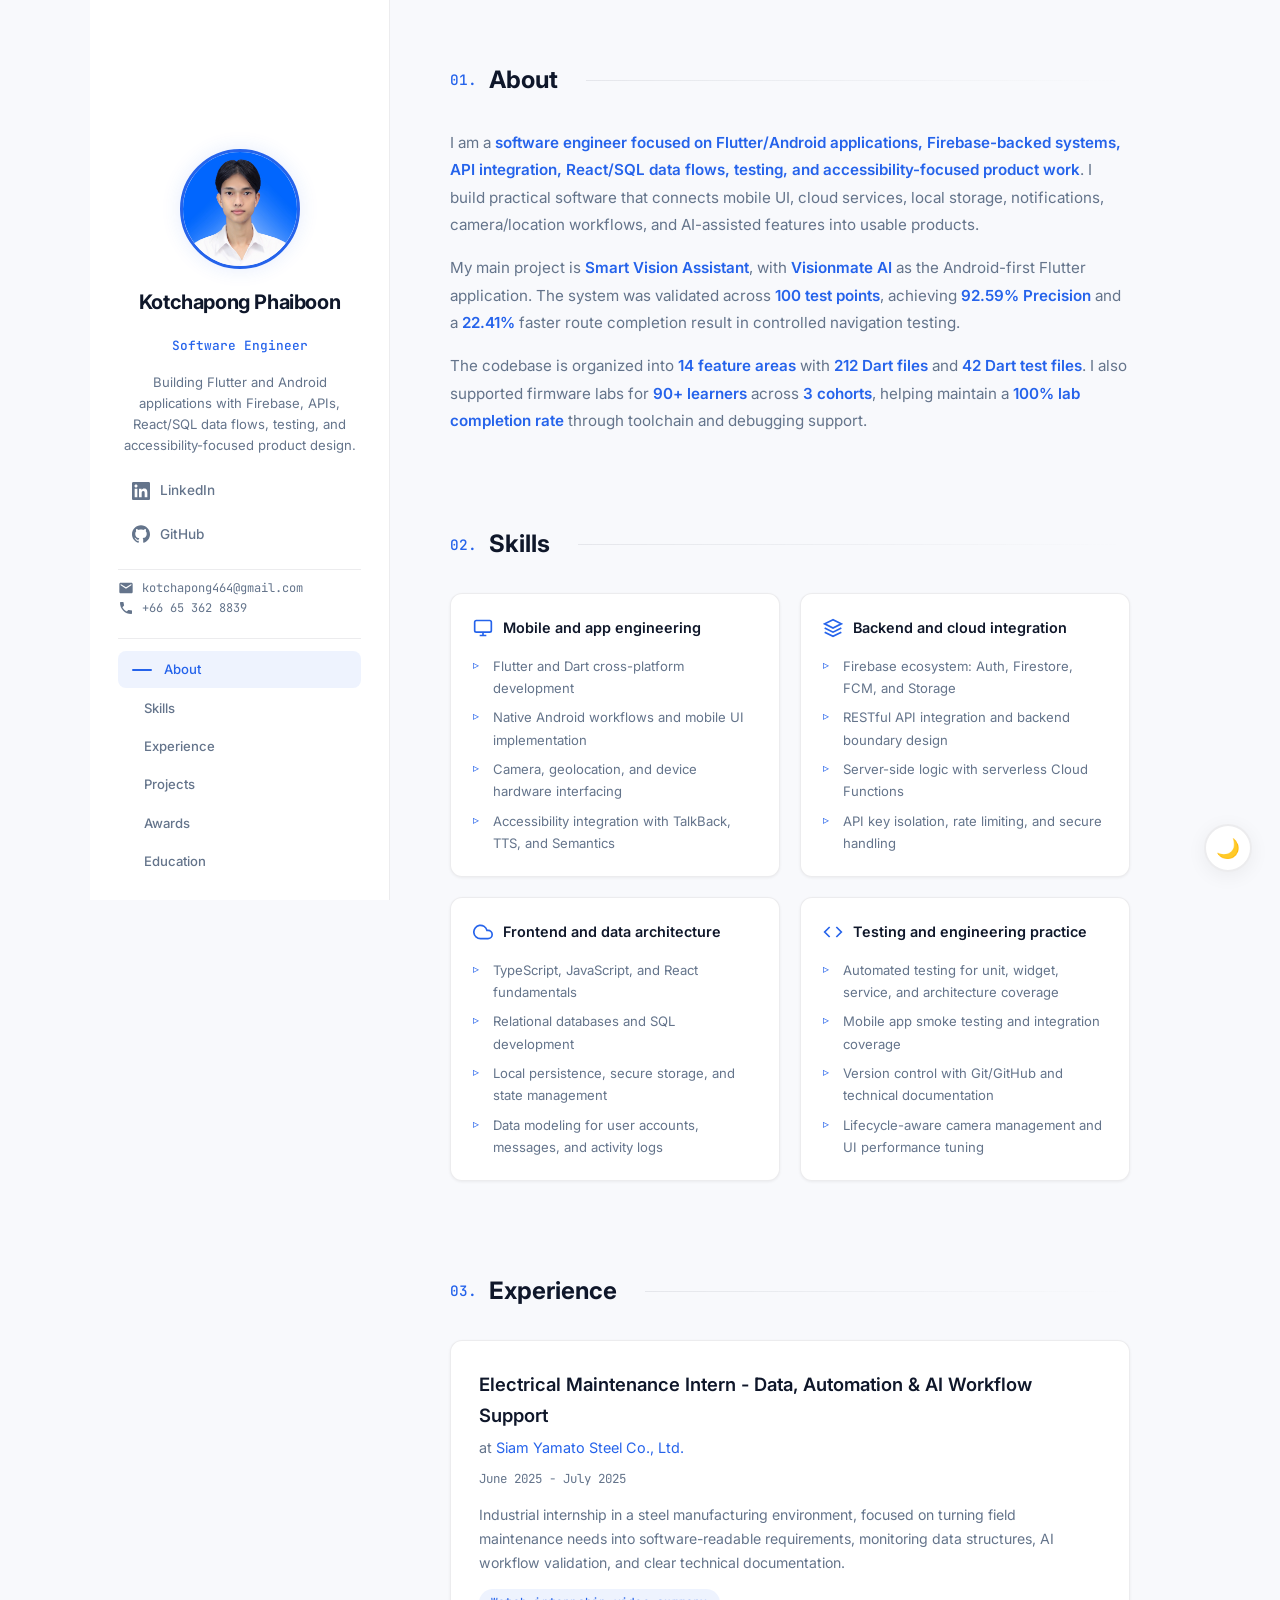
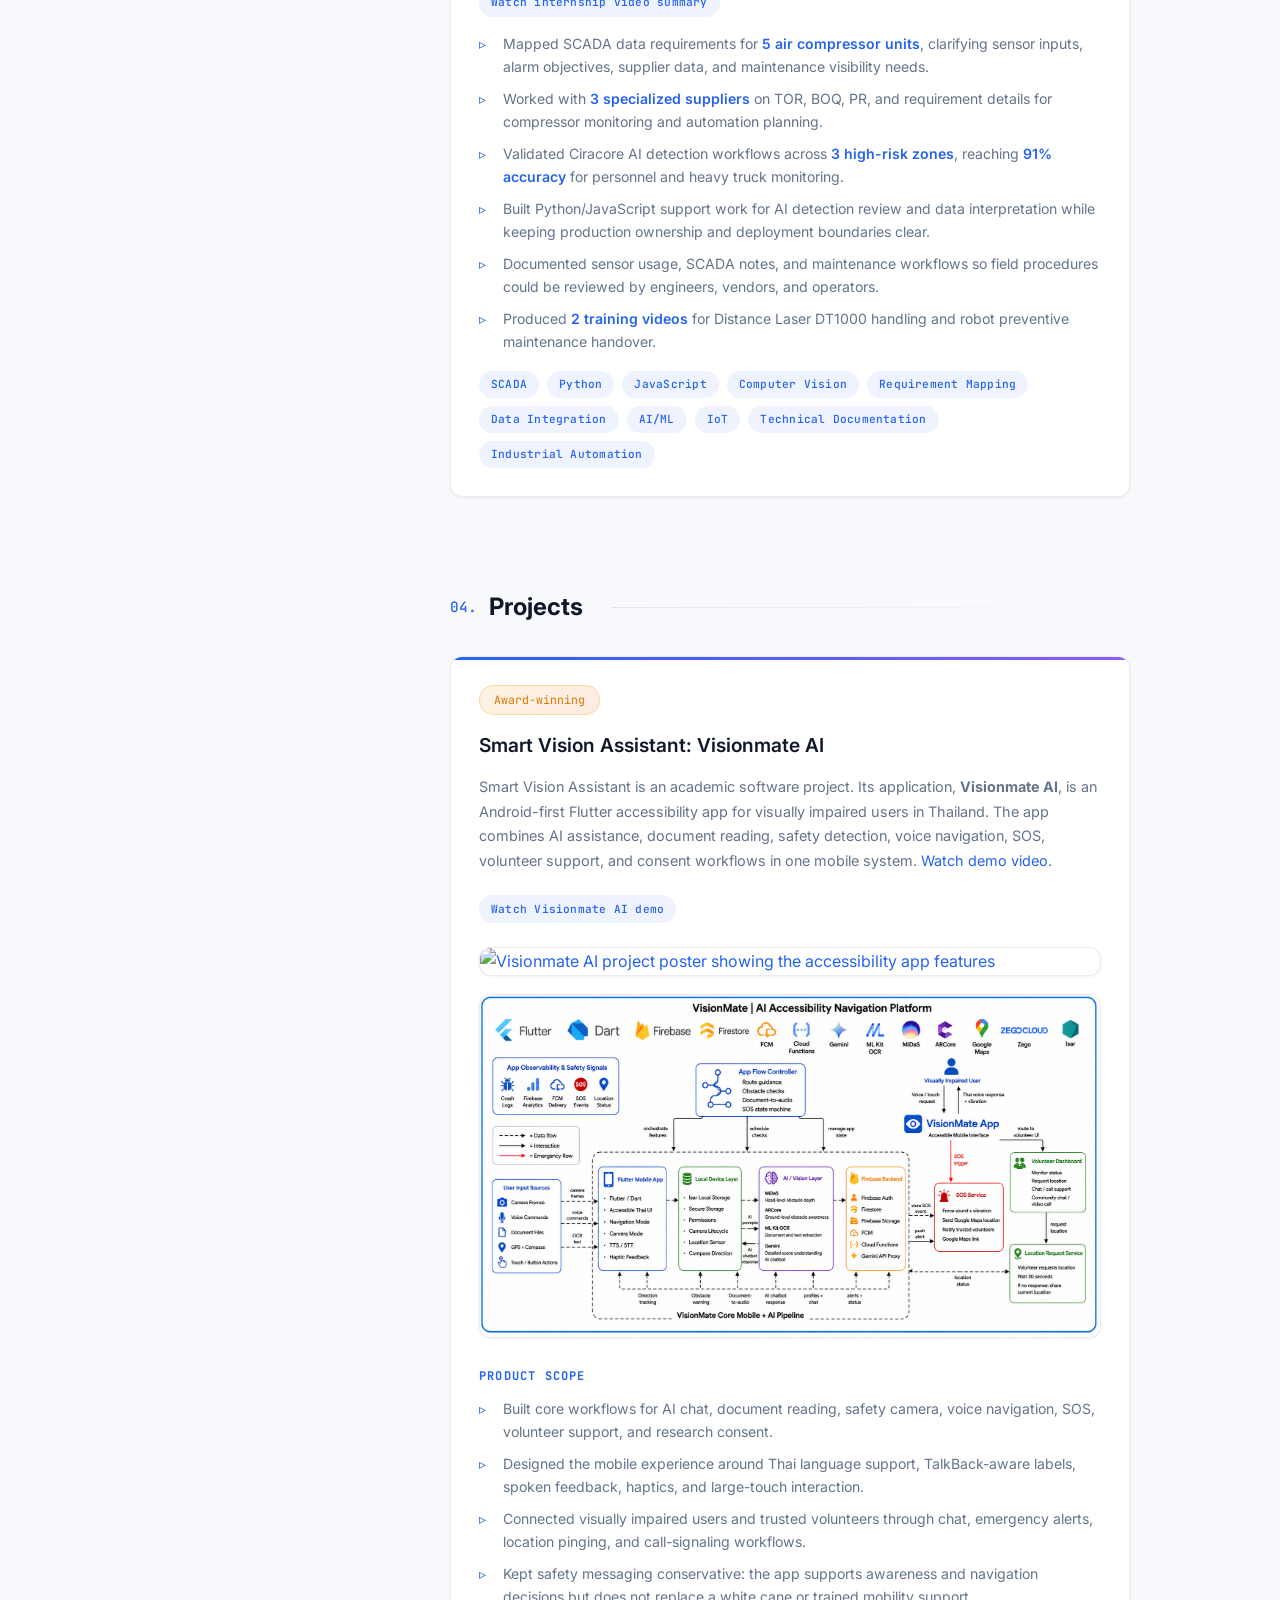
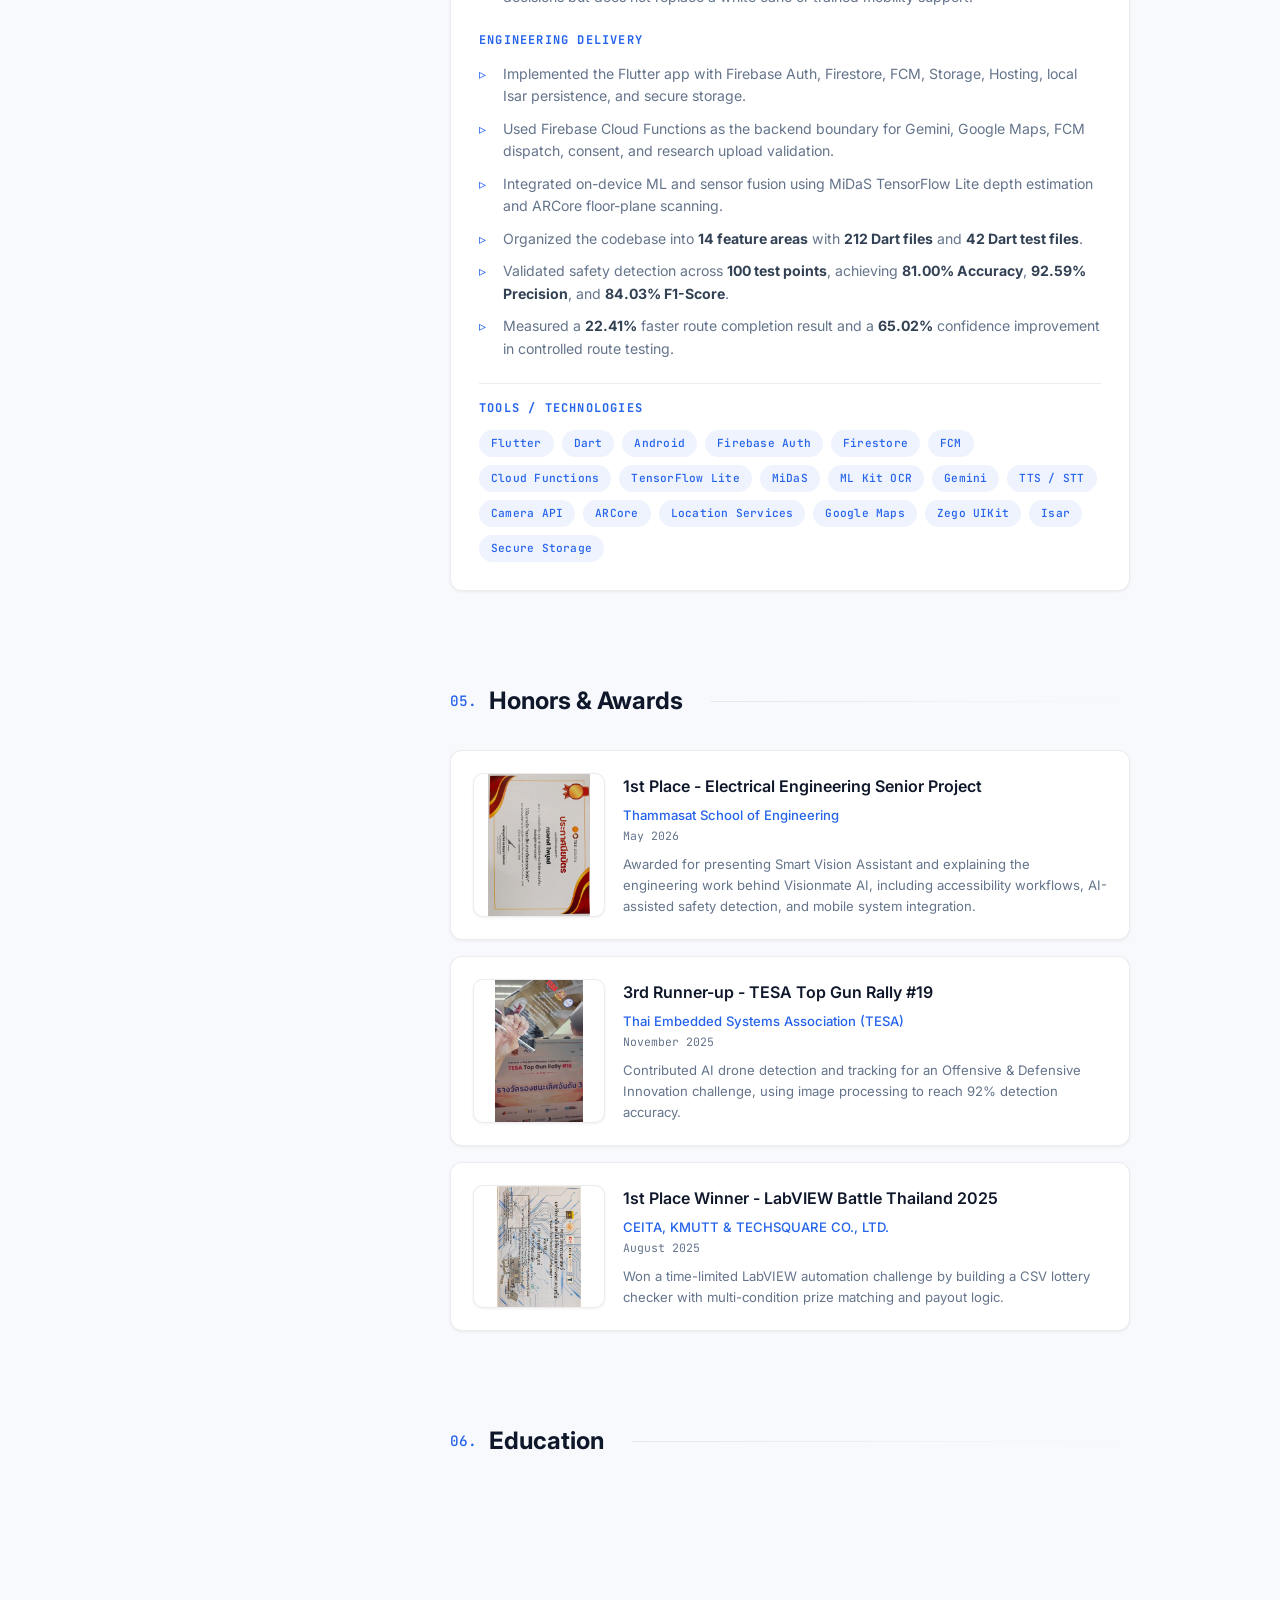
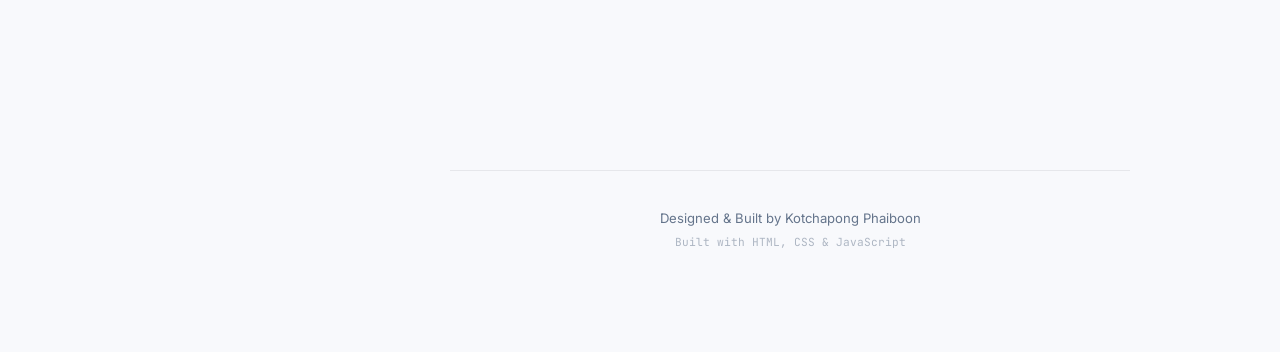
==== commit 6eff01eb: "Update software portfolio copy" ====
--- a/index.html
+++ b/index.html
@@ -4,12 +4,12 @@
 <head>
   <meta charset="UTF-8" />
   <meta name="viewport" content="width=device-width, initial-scale=1.0" />
-  <title>Kotchapong Phaiboon | Software Engineer & Creator of VisionMate</title>
+  <title>Kotchapong Phaiboon | Software Engineer</title>
   <meta name="description"
-    content="Portfolio of Kotchapong Phaiboon, a software engineer focused on Android, Flutter, REST API integration, mobile reliability, Firebase, and AI-assisted accessibility features. Creator of VisionMate, an award-winning assistive app for visually impaired users." />
+    content="Portfolio of Kotchapong Phaiboon, a software engineer focused on Flutter, Android, Firebase, APIs, React, SQL, testing, and accessibility-focused product systems." />
   <meta property="og:title" content="Kotchapong Phaiboon | Software Engineer" />
   <meta property="og:description"
-    content="Software Engineer focused on Android, Flutter, REST API integration, mobile reliability, Firebase, and AI-assisted accessibility features. Creator of VisionMate." />
+    content="Software Engineer focused on Flutter, Android, Firebase, APIs, React, SQL, testing, and accessibility-focused product systems." />
   <meta property="og:type" content="website" />
   <link rel="preconnect" href="https://fonts.googleapis.com" />
   <link rel="preconnect" href="https://fonts.gstatic.com" crossorigin />
@@ -31,7 +31,7 @@
         </div>
         <h1 class="sidebar-name">Kotchapong Phaiboon</h1>
         <p class="sidebar-title">Software Engineer</p>
-        <p class="sidebar-bio">Building Android and Flutter applications with clean architecture, REST API integration, Firebase, performance-aware UX, and AI-assisted accessibility features.</p>
+        <p class="sidebar-bio">Building Flutter and Android applications with Firebase, APIs, React/SQL data flows, testing, and accessibility-focused product design.</p>
 
         <div class="sidebar-links">
           <a href="https://www.linkedin.com/in/kotchapong-phaiboon/" target="_blank" rel="noopener"
@@ -98,7 +98,7 @@
         </div>
         <h1 class="sidebar-name">Kotchapong Phaiboon</h1>
         <p class="sidebar-title">Software Engineer</p>
-        <p class="sidebar-bio">Building Android and Flutter applications with clean architecture, REST API integration, Firebase, performance-aware UX, and AI-assisted accessibility features.</p>
+        <p class="sidebar-bio">Building Flutter and Android applications with Firebase, APIs, React/SQL data flows, testing, and accessibility-focused product design.</p>
         <div class="mobile-hero-links">
           <a href="https://www.linkedin.com/in/kotchapong-phaiboon/" target="_blank" rel="noopener">LinkedIn</a>
           <span>|</span>
@@ -116,9 +116,9 @@
       <section id="about" class="section">
         <h2 class="section-heading"><span class="heading-number">01.</span> About</h2>
         <div class="about-content">
-          <p>I am a <span class="highlight">software engineer focused on mobile applications and practical product systems</span>. I build Android and Flutter apps that connect user interfaces, REST APIs, authentication, local storage, notifications, camera/location flows, and AI-assisted features into reliable user experiences.</p>
-          <p>Across the companies I am targeting, I focus on <span class="highlight">clean architecture, maintainable code, performance-aware implementation, testing mindset, and clear technical communication</span>. I am comfortable learning company-specific stacks while grounding my work in software engineering fundamentals: OOP, SOLID, data flow, debugging, and product-oriented problem solving.</p>
-          <p>My strongest proof of work is <span class="highlight">VisionMate</span>, an award-winning Thai accessibility platform for visually impaired users. It combines Flutter, Firebase, navigation support, obstacle awareness, document reading, voice-first interaction, AI assistance, SOS location sharing, and volunteer workflows into one end-to-end mobile system.</p>
+          <p>I am a <span class="highlight">software engineer focused on Flutter/Android applications, Firebase-backed systems, API integration, React/SQL data flows, testing, and accessibility-focused product work</span>. I build practical software that connects mobile UI, cloud services, local storage, notifications, camera/location workflows, and AI-assisted features into usable products.</p>
+          <p>My main project is <span class="highlight">Smart Vision Assistant</span>, with <span class="highlight">Visionmate AI</span> as the Android-first Flutter application. The system was validated across <span class="highlight">100 test points</span>, achieving <span class="highlight">92.59% Precision</span> and a <span class="highlight">22.41%</span> faster route completion result in controlled navigation testing.</p>
+          <p>The codebase is organized into <span class="highlight">14 feature areas</span> with <span class="highlight">212 Dart files</span> and <span class="highlight">42 Dart test files</span>. I also supported firmware labs for <span class="highlight">90+ learners</span> across <span class="highlight">3 cohorts</span>, helping maintain a <span class="highlight">100% lab completion rate</span> through toolchain and debugging support.</p>
         </div>
       </section>
 
@@ -132,13 +132,13 @@
                 <rect x="2" y="3" width="20" height="14" rx="2" />
                 <path d="M8 21h8M12 17v4" />
               </svg>
-              Mobile Engineering
+              Mobile and app engineering
             </h3>
             <ul class="skill-list">
-              <li>Android SDK, Kotlin, Java, Flutter, Dart</li>
-              <li>Mobile app lifecycle, navigation flows, camera/location APIs</li>
-              <li>Accessibility-first UI, haptics, voice feedback, large-touch workflows</li>
-              <li>AI-assisted mobile features: OCR, depth estimation, voice-first interaction</li>
+              <li>Flutter and Dart cross-platform development</li>
+              <li>Native Android workflows and mobile UI implementation</li>
+              <li>Camera, geolocation, and device hardware interfacing</li>
+              <li>Accessibility integration with TalkBack, TTS, and Semantics</li>
             </ul>
           </div>
           <div class="skill-category">
@@ -146,13 +146,13 @@
               <svg width="20" height="20" viewBox="0 0 24 24" fill="none" stroke="currentColor" stroke-width="2">
                 <path d="M12 2L2 7l10 5 10-5-10-5zM2 17l10 5 10-5M2 12l10 5 10-5" />
               </svg>
-              Architecture & Code Quality
+              Backend and cloud integration
             </h3>
             <ul class="skill-list">
-              <li>MVVM, Clean Architecture, OOP, SOLID</li>
-              <li>Modular design, readable service boundaries, maintainable code</li>
-              <li>Debugging, refactoring, documentation, technical handoff</li>
-              <li>Data structures and algorithms fundamentals</li>
+              <li>Firebase ecosystem: Auth, Firestore, FCM, and Storage</li>
+              <li>RESTful API integration and backend boundary design</li>
+              <li>Server-side logic with serverless Cloud Functions</li>
+              <li>API key isolation, rate limiting, and secure handling</li>
             </ul>
           </div>
           <div class="skill-category">
@@ -160,13 +160,13 @@
               <svg width="20" height="20" viewBox="0 0 24 24" fill="none" stroke="currentColor" stroke-width="2">
                 <path d="M18 10h-1.26A8 8 0 1 0 9 20h9a5 5 0 0 0 0-10z" />
               </svg>
-              Backend & Data Integration
+              Frontend and data architecture
             </h3>
             <ul class="skill-list">
-              <li>REST APIs, HTTP/JSON data flows, backend-service integration</li>
-              <li>Firebase, authentication, push notifications, role-based access</li>
-              <li>SQL/NoSQL basics, local persistence, secure storage</li>
-              <li>Offline-aware, sync-aware, and cloud-connected mobile workflows</li>
+              <li>TypeScript, JavaScript, and React fundamentals</li>
+              <li>Relational databases and SQL development</li>
+              <li>Local persistence, secure storage, and state management</li>
+              <li>Data modeling for user accounts, messages, and activity logs</li>
             </ul>
           </div>
           <div class="skill-category">
@@ -175,13 +175,13 @@
                 <polyline points="16 18 22 12 16 6" />
                 <polyline points="8 6 2 12 8 18" />
               </svg>
-              Testing, Performance & Reliability
+              Testing and engineering practice
             </h3>
             <ul class="skill-list">
-              <li>Unit testing, app smoke testing, API/UI testing mindset</li>
-              <li>Performance-aware UI, memory/networking awareness</li>
-              <li>Crash-conscious workflows, lifecycle-aware camera handling</li>
-              <li>Git, GitHub, code review readiness, build/test discipline</li>
+              <li>Automated testing for unit, widget, service, and architecture coverage</li>
+              <li>Mobile app smoke testing and integration coverage</li>
+              <li>Version control with Git/GitHub and technical documentation</li>
+              <li>Lifecycle-aware camera management and UI performance tuning</li>
             </ul>
           </div>
         </div>
@@ -194,33 +194,33 @@
         <div class="experience-card">
           <div class="exp-header">
             <div>
-              <h3 class="exp-title">Electrical Maintenance Intern — Automation, Data & AI Support</h3>
+              <h3 class="exp-title">Electrical Maintenance Intern - Data, Automation & AI Workflow Support</h3>
               <p class="exp-company">at <a href="https://www.siamyamatosteel.com/" target="_blank" rel="noopener">Siam
                   Yamato Steel Co., Ltd.</a></p>
             </div>
             <span class="exp-date">June 2025 - July 2025</span>
           </div>
-          <p class="exp-description">Supported maintenance and automation work in a steel manufacturing environment, focusing on data integration concepts, AI-assisted monitoring prototypes, and technical documentation. The work strengthened my ability to translate field engineering processes into software-readable requirements while respecting confidentiality and production constraints.</p>
+          <p class="exp-description">Industrial internship in a steel manufacturing environment, focused on turning field maintenance needs into software-readable requirements, monitoring data structures, AI workflow validation, and clear technical documentation.</p>
           <div class="exp-tags exp-links">
             <a class="tag" href="https://youtu.be/-WompSlIecE" target="_blank" rel="noopener">Watch internship video summary</a>
           </div>
           <ul class="exp-list">
-            <li>Mapped a <span class="highlight">SCADA data integration workflow</span> for utility equipment monitoring, focusing on what data should be collected, how it should be structured, and how it could support maintenance visibility.</li>
-            <li>Prepared integration notes, requirement details, and technical documentation for automation discussions between maintenance teams, engineers, and external vendors.</li>
-            <li>Built an <span class="highlight">AI vehicle-detection prototype</span> using Python and JavaScript to explore how computer vision could support site monitoring and operational awareness.</li>
-            <li>Studied industrial IoT architecture through project meetings, including sensor data flow, device communication, field constraints, and the path from raw equipment data to useful monitoring information.</li>
-            <li>Created instructional documentation for sensor usage and robot preventive maintenance, translating field procedures into repeatable operator-facing material.</li>
-            <li>Observed PLC, industrial automation, robotic maintenance, transformer condition checks, and lab workflows to understand how software reliability depends on physical equipment constraints.</li>
+            <li>Mapped SCADA data requirements for <span class="highlight">5 air compressor units</span>, clarifying sensor inputs, alarm objectives, supplier data, and maintenance visibility needs.</li>
+            <li>Worked with <span class="highlight">3 specialized suppliers</span> on TOR, BOQ, PR, and requirement details for compressor monitoring and automation planning.</li>
+            <li>Validated Ciracore AI detection workflows across <span class="highlight">3 high-risk zones</span>, reaching <span class="highlight">91% accuracy</span> for personnel and heavy truck monitoring.</li>
+            <li>Built Python/JavaScript support work for AI detection review and data interpretation while keeping production ownership and deployment boundaries clear.</li>
+            <li>Documented sensor usage, SCADA notes, and maintenance workflows so field procedures could be reviewed by engineers, vendors, and operators.</li>
+            <li>Produced <span class="highlight">2 training videos</span> for Distance Laser DT1000 handling and robot preventive maintenance handover.</li>
           </ul>
           <div class="exp-tags">
             <span class="tag">SCADA</span>
             <span class="tag">Python</span>
             <span class="tag">JavaScript</span>
             <span class="tag">Computer Vision</span>
+            <span class="tag">Requirement Mapping</span>
             <span class="tag">Data Integration</span>
             <span class="tag">AI/ML</span>
             <span class="tag">IoT</span>
-            <span class="tag">PLC</span>
             <span class="tag">Technical Documentation</span>
             <span class="tag">Industrial Automation</span>
           </div>
@@ -235,50 +235,45 @@
           <div class="project-badge">Award-winning</div>
           <h3 class="project-title">
             <a href="https://youtu.be/IBXbAliZxeI" target="_blank" rel="noopener">
-              VisionMate: AI Accessibility Platform
+              Smart Vision Assistant: Visionmate AI
               <svg width="16" height="16" viewBox="0 0 24 24" fill="none" stroke="currentColor" stroke-width="2">
                 <path d="M18 13v6a2 2 0 0 1-2 2H5a2 2 0 0 1-2-2V8a2 2 0 0 1 2-2h6M15 3h6v6M10 14L21 3" />
               </svg>
             </a>
           </h3>
-          <p class="project-description">VisionMate is a Thai-localized Flutter accessibility platform for <strong>2 user groups</strong>: visually impaired users and trusted volunteers. It covers <strong>6 critical app workflows</strong> including navigation, obstacle alerts, document reading, AI assistance, SOS, and volunteer support. The project won <strong>1st Place</strong> at Thammasat School of Engineering Senior Project presentation. <a href="https://youtu.be/IBXbAliZxeI" target="_blank" rel="noopener">Watch demo video</a>.</p>
+          <p class="project-description">Smart Vision Assistant is an academic software project. Its application, <strong>Visionmate AI</strong>, is an Android-first Flutter accessibility app for visually impaired users in Thailand. The app combines AI assistance, document reading, safety detection, voice navigation, SOS, volunteer support, and consent workflows in one mobile system. <a href="https://youtu.be/IBXbAliZxeI" target="_blank" rel="noopener">Watch demo video</a>.</p>
           <div class="exp-tags exp-links">
-            <a class="tag" href="https://youtu.be/IBXbAliZxeI" target="_blank" rel="noopener">Watch VisionMate demo</a>
+            <a class="tag" href="https://youtu.be/IBXbAliZxeI" target="_blank" rel="noopener">Watch Visionmate AI demo</a>
           </div>
 
           <div class="project-media">
             <a href="assets/projects/visionmate/poster.png" target="_blank" rel="noopener">
-              <img src="assets/projects/visionmate/poster.png" alt="VisionMate project poster showing the accessibility app features" loading="lazy" />
+              <img src="assets/projects/visionmate/poster.png" alt="Visionmate AI project poster showing the accessibility app features" loading="lazy" />
             </a>
             <a href="assets/projects/visionmate/architecture.png" target="_blank" rel="noopener">
-              <img src="assets/projects/visionmate/architecture.png" alt="VisionMate architecture and data flow diagram" loading="lazy" />
+              <img src="assets/projects/visionmate/architecture.png" alt="Visionmate AI architecture and data flow diagram" loading="lazy" />
             </a>
           </div>
 
           <div class="project-features">
-            <h4>What It Does & Why It Matters</h4>
+            <h4>Product scope</h4>
             <ul>
-              <li><strong>Direction-aware navigation</strong> - continuously tracks the user's facing direction so guidance stays useful when the user cannot visually confirm street direction or nearby landmarks.</li>
-              <li><strong>Obstacle checking during navigation</strong> - keeps safety checks active while route guidance is running, so movement and warnings happen in the same workflow.</li>
-              <li><strong>3-level obstacle detection</strong> - supports head-level checks, ground-level checks, and detailed scene inspection for more complex surroundings.</li>
-              <li><strong>Document-to-audio reading</strong> - extracts text from document files and turns the content into tape-like audio sections so visually impaired users can follow long files more easily.</li>
-              <li><strong>Voice-first interaction</strong> - combines speech-to-text, text-to-speech, haptics, volume-button shortcuts, and accessible Thai UI so core workflows can be used without relying on sight.</li>
-              <li><strong>AI chatbot and camera mode</strong> - lets users ask questions about everyday situations and use a dedicated camera mode when they need scene understanding without starting navigation.</li>
-              <li><strong>Community and SOS support</strong> - connects visually impaired users with trusted volunteers, forces sound/vibration during SOS, and sends the current Google Maps location when help is needed.</li>
-              <li><strong>30-second location fallback</strong> - lets trusted volunteers request location; if the user does not respond inside 30 seconds, the app sends the current location automatically.</li>
-              <li><strong>Volunteer safety dashboard</strong> - gives volunteer accounts a dashboard for monitoring assigned visually impaired users, their support status, and assistance needs.</li>
+              <li>Built core workflows for AI chat, document reading, safety camera, voice navigation, SOS, volunteer support, and research consent.</li>
+              <li>Designed the mobile experience around Thai language support, TalkBack-aware labels, spoken feedback, haptics, and large-touch interaction.</li>
+              <li>Connected visually impaired users and trusted volunteers through chat, emergency alerts, location pinging, and call-signaling workflows.</li>
+              <li>Kept safety messaging conservative: the app supports awareness and navigation decisions but does not replace a white cane or trained mobility support.</li>
             </ul>
           </div>
 
           <div class="project-features">
-            <h4>Engineering Contributions</h4>
+            <h4>Engineering delivery</h4>
             <ul>
-              <li><strong>Built 2 role-based app experiences</strong> for visually impaired users and volunteers using Flutter/Dart, Firebase Auth, Firestore, FCM, Storage, and local persistence.</li>
-              <li><strong>Delivered 6 critical workflows</strong> across navigation, obstacle alerts, document reading, AI chatbot, SOS, and volunteer/community support.</li>
-              <li><strong>Implemented 3-layer safety logic</strong> for head-level, ground-level, and detailed scene checks with Thai voice feedback, vibration patterns, and accessible UI states.</li>
-              <li><strong>Built emergency location flows</strong> with Google Maps sharing, forced sound/vibration during SOS, and a 30-second no-response fallback for volunteer location requests.</li>
-              <li><strong>Improved mobile reliability</strong> with secure storage, local persistence, lifecycle-aware camera handling, and recovery-aware flows for sensitive app states.</li>
-              <li><strong>Validated 5 reliability areas</strong> with focused tests covering navigation helpers, emergency flows, data models, theme behavior, and app smoke coverage.</li>
+              <li>Implemented the Flutter app with Firebase Auth, Firestore, FCM, Storage, Hosting, local Isar persistence, and secure storage.</li>
+              <li>Used Firebase Cloud Functions as the backend boundary for Gemini, Google Maps, FCM dispatch, consent, and research upload validation.</li>
+              <li>Integrated on-device ML and sensor fusion using MiDaS TensorFlow Lite depth estimation and ARCore floor-plane scanning.</li>
+              <li>Organized the codebase into <strong>14 feature areas</strong> with <strong>212 Dart files</strong> and <strong>42 Dart test files</strong>.</li>
+              <li>Validated safety detection across <strong>100 test points</strong>, achieving <strong>81.00% Accuracy</strong>, <strong>92.59% Precision</strong>, and <strong>84.03% F1-Score</strong>.</li>
+              <li>Measured a <strong>22.41%</strong> faster route completion result and a <strong>65.02%</strong> confidence improvement in controlled route testing.</li>
             </ul>
           </div>
           
@@ -319,12 +314,10 @@
               <img src="assets/awards/01-senior-project-first-place.jpg" alt="Certificate for 1st Place Electrical Engineering Senior Project" loading="lazy" />
             </a>
             <div class="award-content">
-              <h3 class="award-title">1st Place — Electrical Engineering Senior Project</h3>
+              <h3 class="award-title">1st Place - Electrical Engineering Senior Project</h3>
               <p class="award-issuer">Thammasat School of Engineering</p>
               <p class="award-date">May 2026</p>
-              <p class="award-description">Awarded 1st Place for presenting "Smart Vision Assistant," an AI-powered
-                navigational aid for the visually impaired, at the Faculty of Engineering Academic Presentation
-                (Academic Year 2025).</p>
+              <p class="award-description">Awarded for presenting Smart Vision Assistant and explaining the engineering work behind Visionmate AI, including accessibility workflows, AI-assisted safety detection, and mobile system integration.</p>
             </div>
           </div>
 
@@ -333,11 +326,10 @@
               <img src="assets/awards/02-tesa-top-gun.jpg" alt="Certificate for TESA Top Gun Rally award" loading="lazy" />
             </a>
             <div class="award-content">
-              <h3 class="award-title">3rd Runner-up — TESA Top Gun Rally #19</h3>
+              <h3 class="award-title">3rd Runner-up - TESA Top Gun Rally #19</h3>
               <p class="award-issuer">Thai Embedded Systems Association (TESA)</p>
               <p class="award-date">November 2025</p>
-              <p class="award-description">National-level embedded systems competition hosted at Chulachomklao Royal
-                Military Academy. Competed against top engineering teams from universities across Thailand.</p>
+              <p class="award-description">Contributed AI drone detection and tracking for an Offensive &amp; Defensive Innovation challenge, using image processing to reach 92% detection accuracy.</p>
             </div>
           </div>
 
@@ -346,13 +338,10 @@
               <img src="assets/awards/03-labview-battle.jpg" alt="Certificate for 1st Place Winner LabVIEW Battle Thailand 2025" loading="lazy" />
             </a>
             <div class="award-content">
-              <h3 class="award-title">1st Place Winner — LabVIEW Battle Thailand 2025</h3>
+              <h3 class="award-title">1st Place Winner - LabVIEW Battle Thailand 2025</h3>
               <p class="award-issuer">CEITA, KMUTT &amp; TECHSQUARE CO., LTD.</p>
               <p class="award-date">August 2025</p>
-              <p class="award-description">Higher Education LabVIEW Programming Competition. Awarded for outstanding
-                performance in LabVIEW-based instrumentation, control, and automation programming, organized by the
-                Center of Excellence in Instrumentation Technology and Automation, with TECHSQUARE CO., LTD. and NI
-                Certified LabVIEW Developer involvement.</p>
+              <p class="award-description">Won a time-limited LabVIEW automation challenge by building a CSV lottery checker with multi-condition prize matching and payout logic.</p>
             </div>
           </div>
         </div>
@@ -370,7 +359,7 @@
             <h3 class="edu-degree">Bachelor of Engineering</h3>
             <p class="edu-school">Thammasat University</p>
             <p class="edu-major">Electrical Engineering</p>
-            <p class="edu-date">2022 — 2026</p>
+            <p class="edu-date">August 2022 - May 2026</p>
             <p class="edu-gpa">GPA: 3.20</p>
           </div>
         </div>
